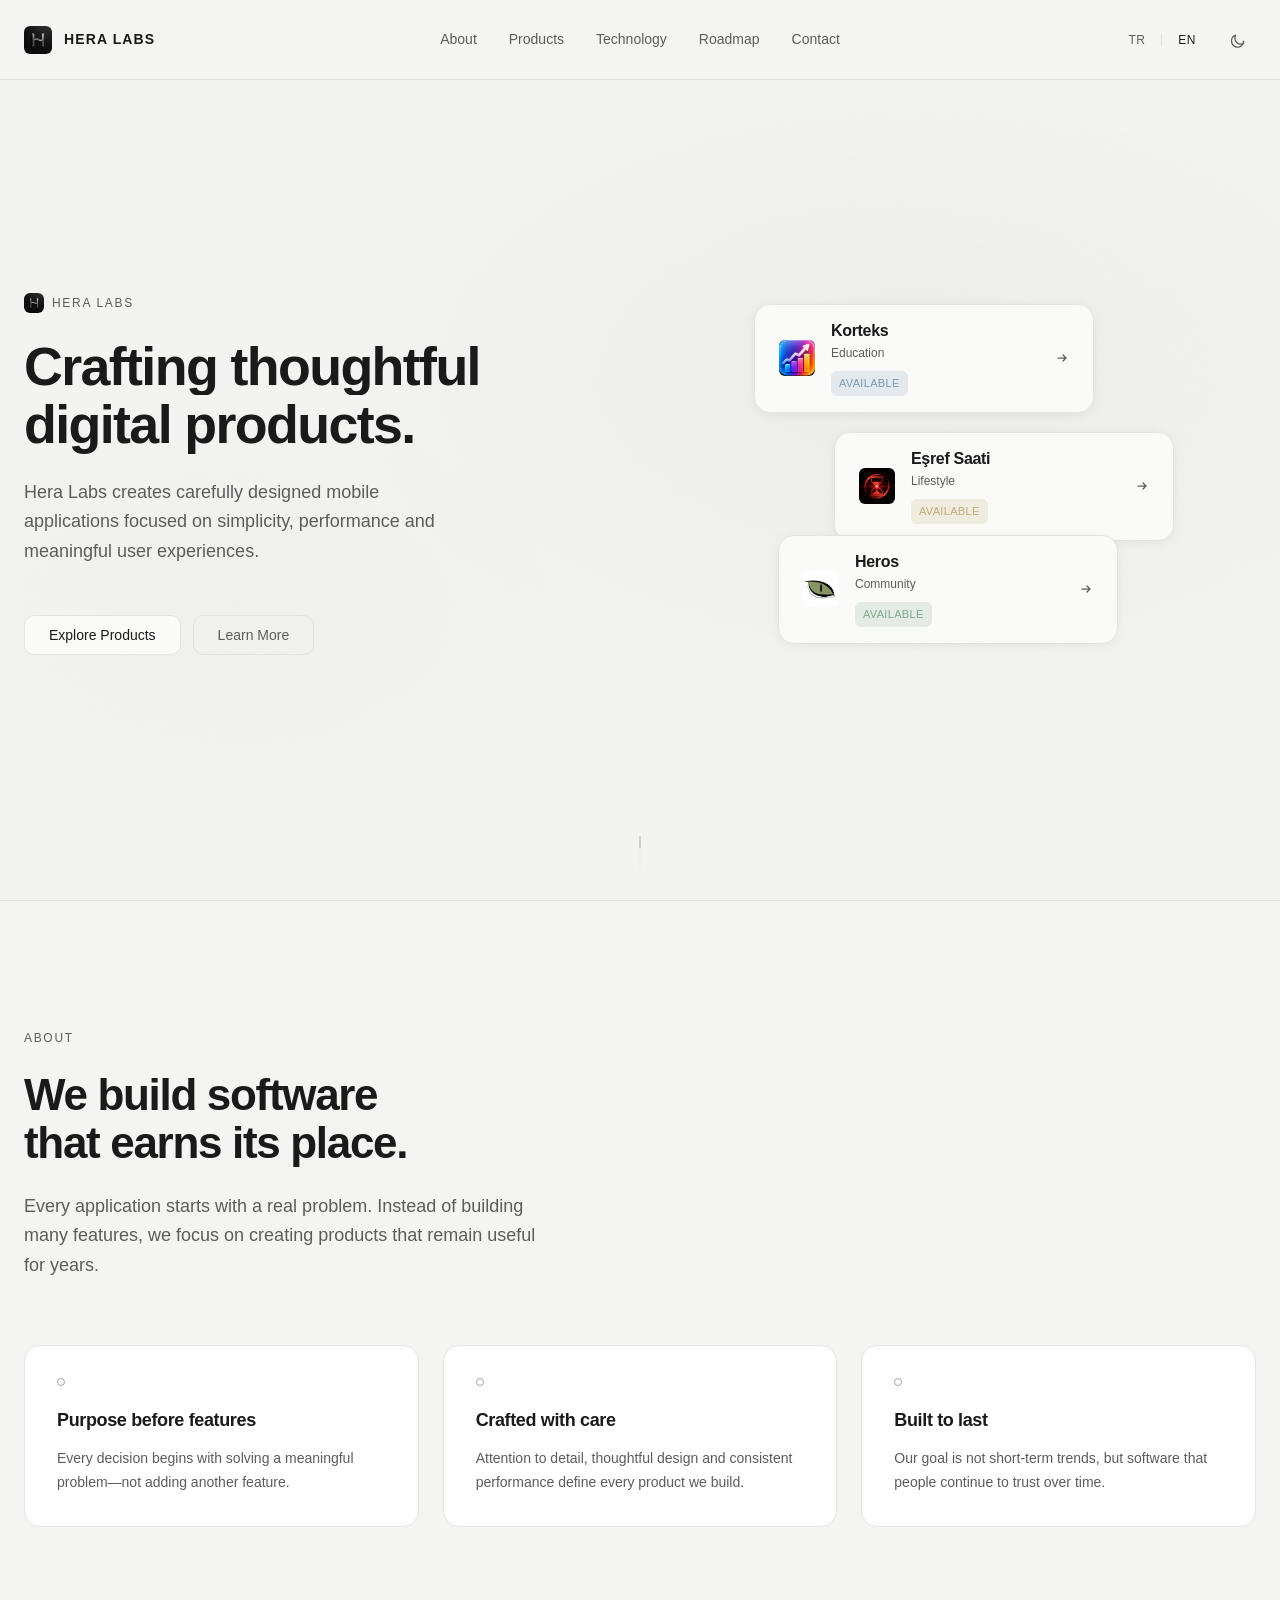
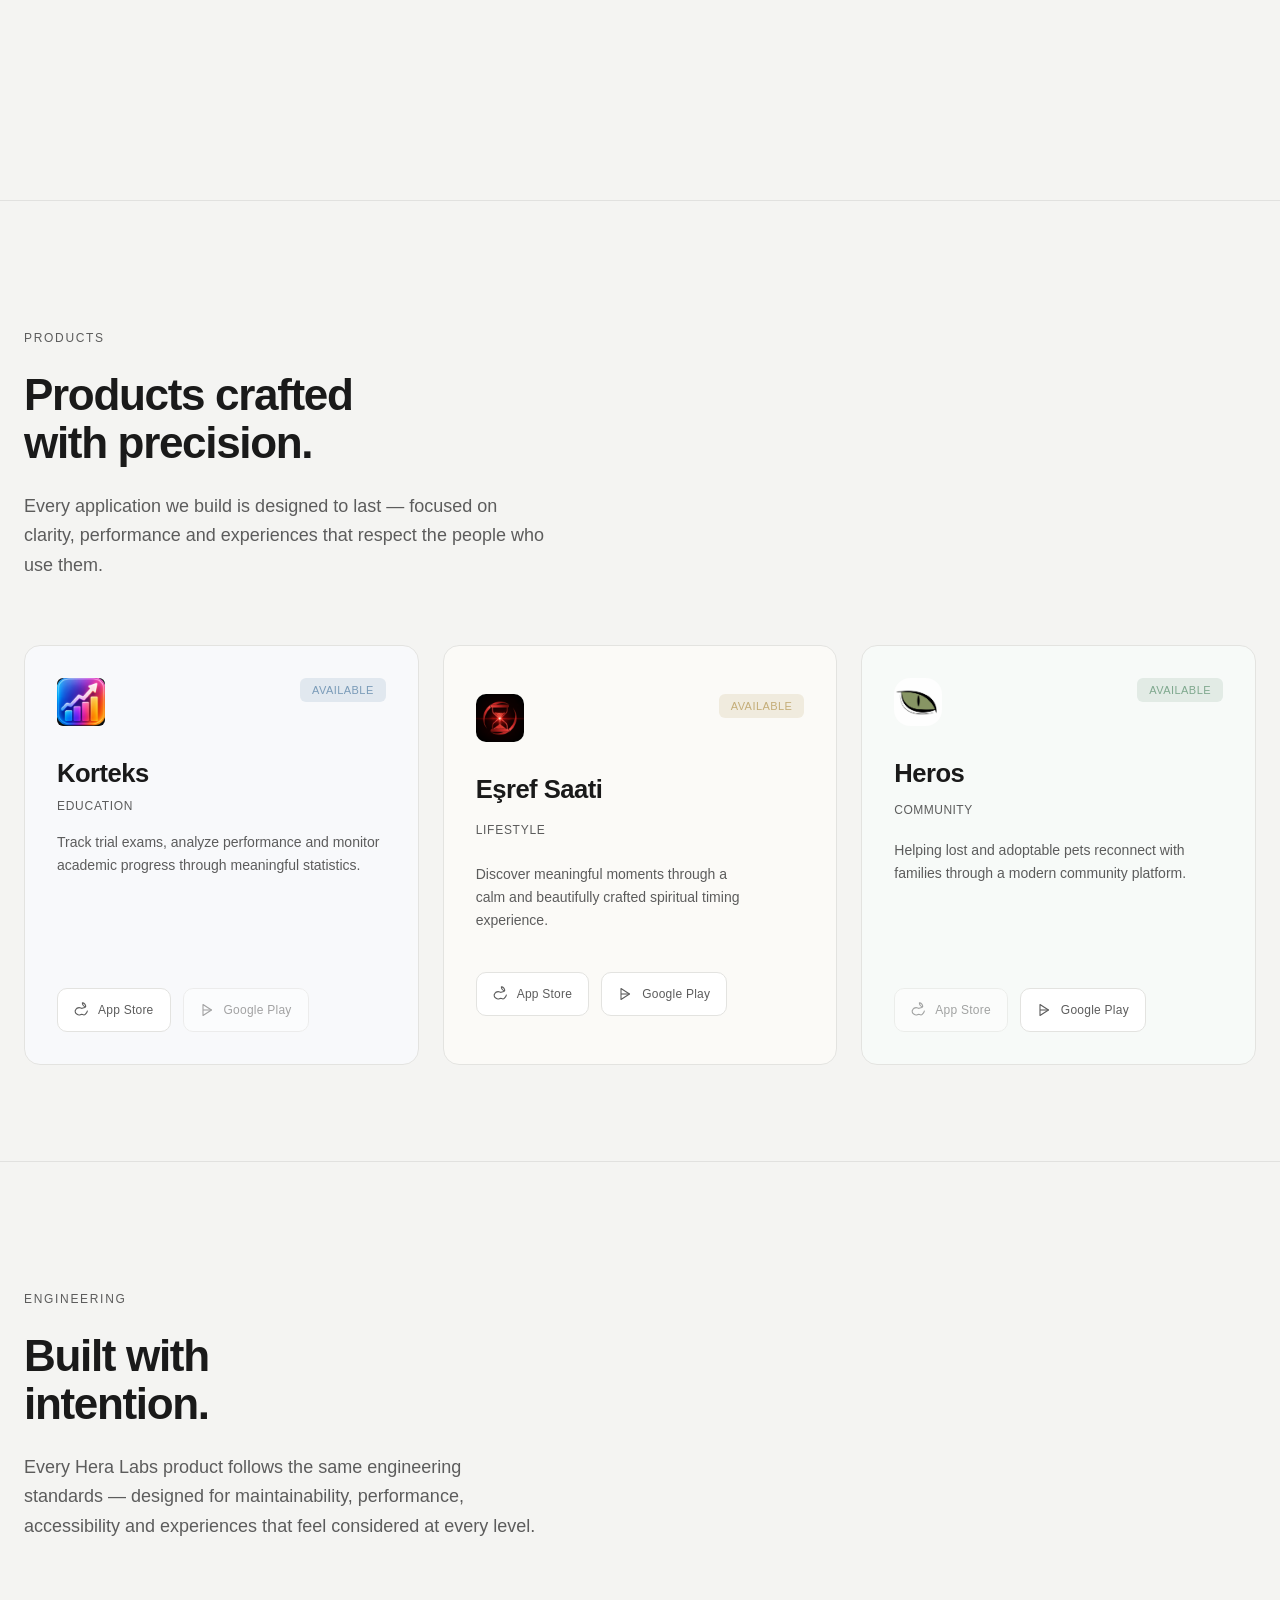
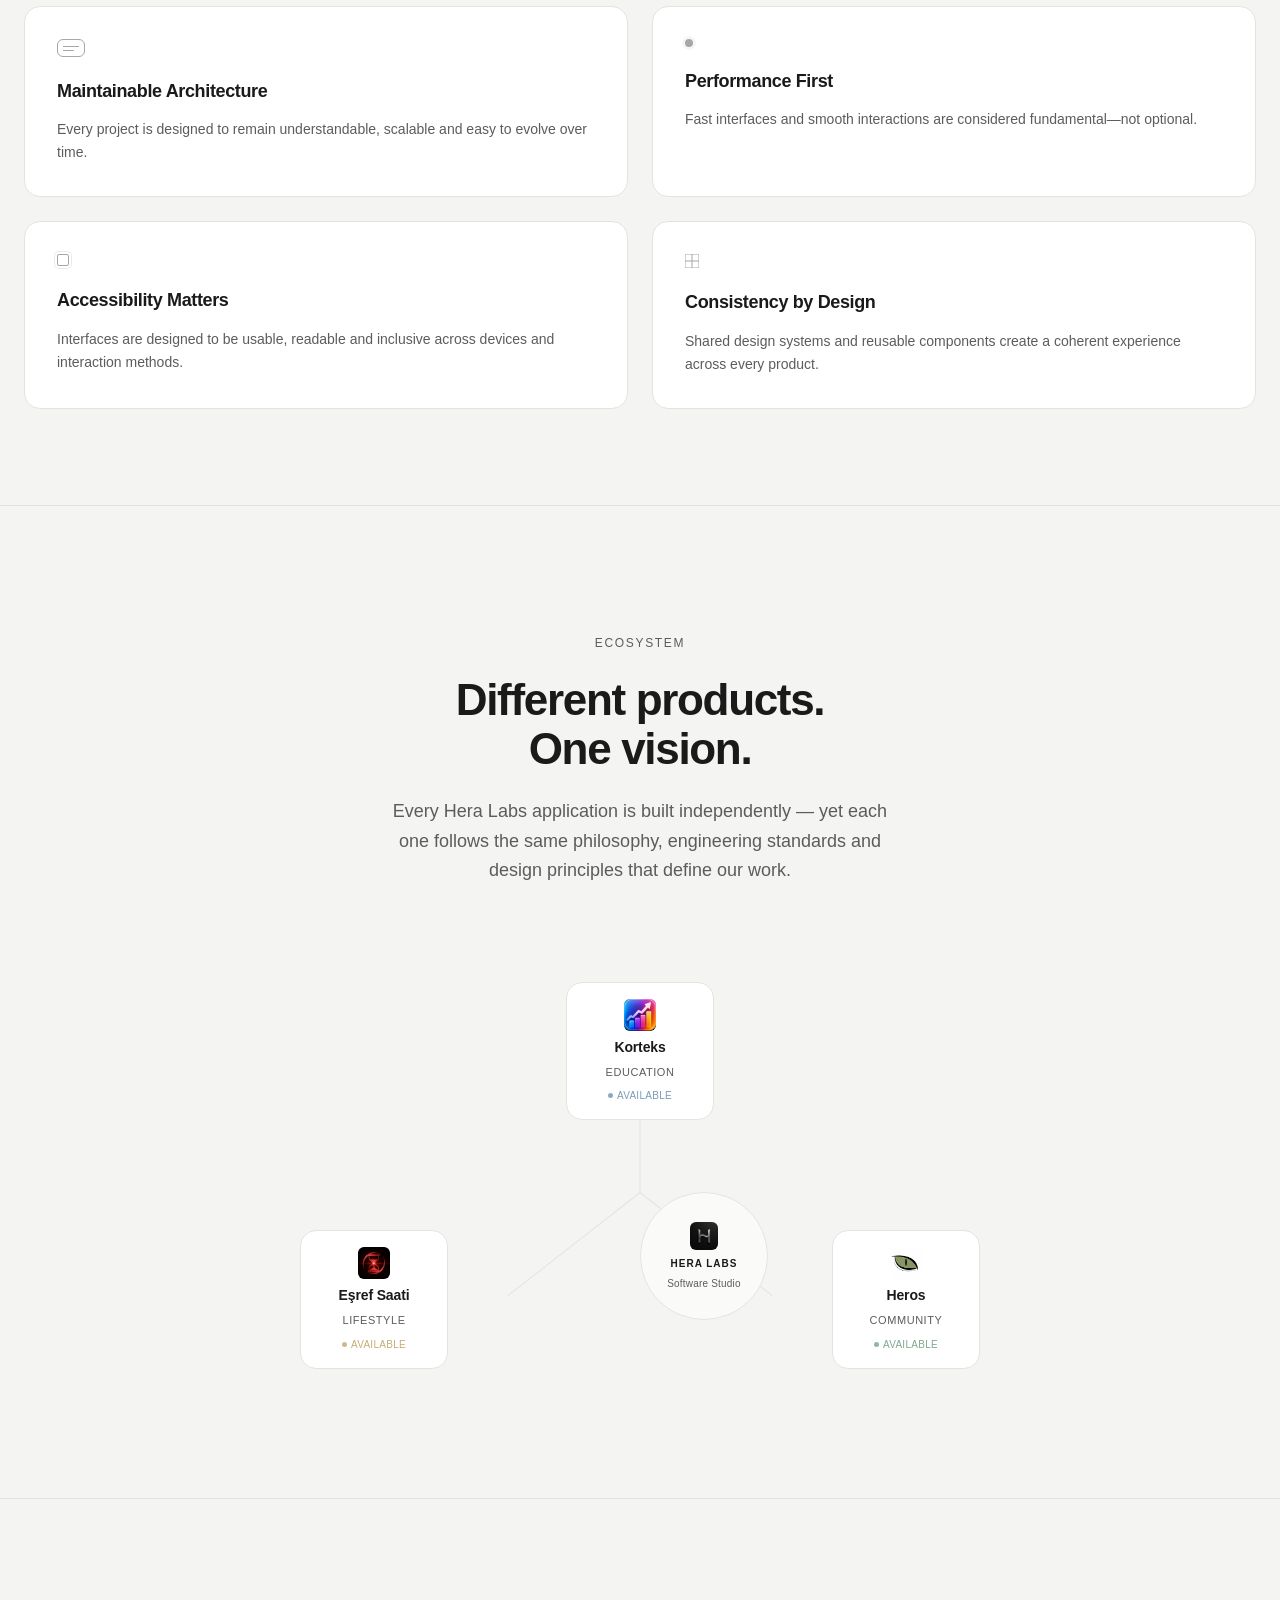
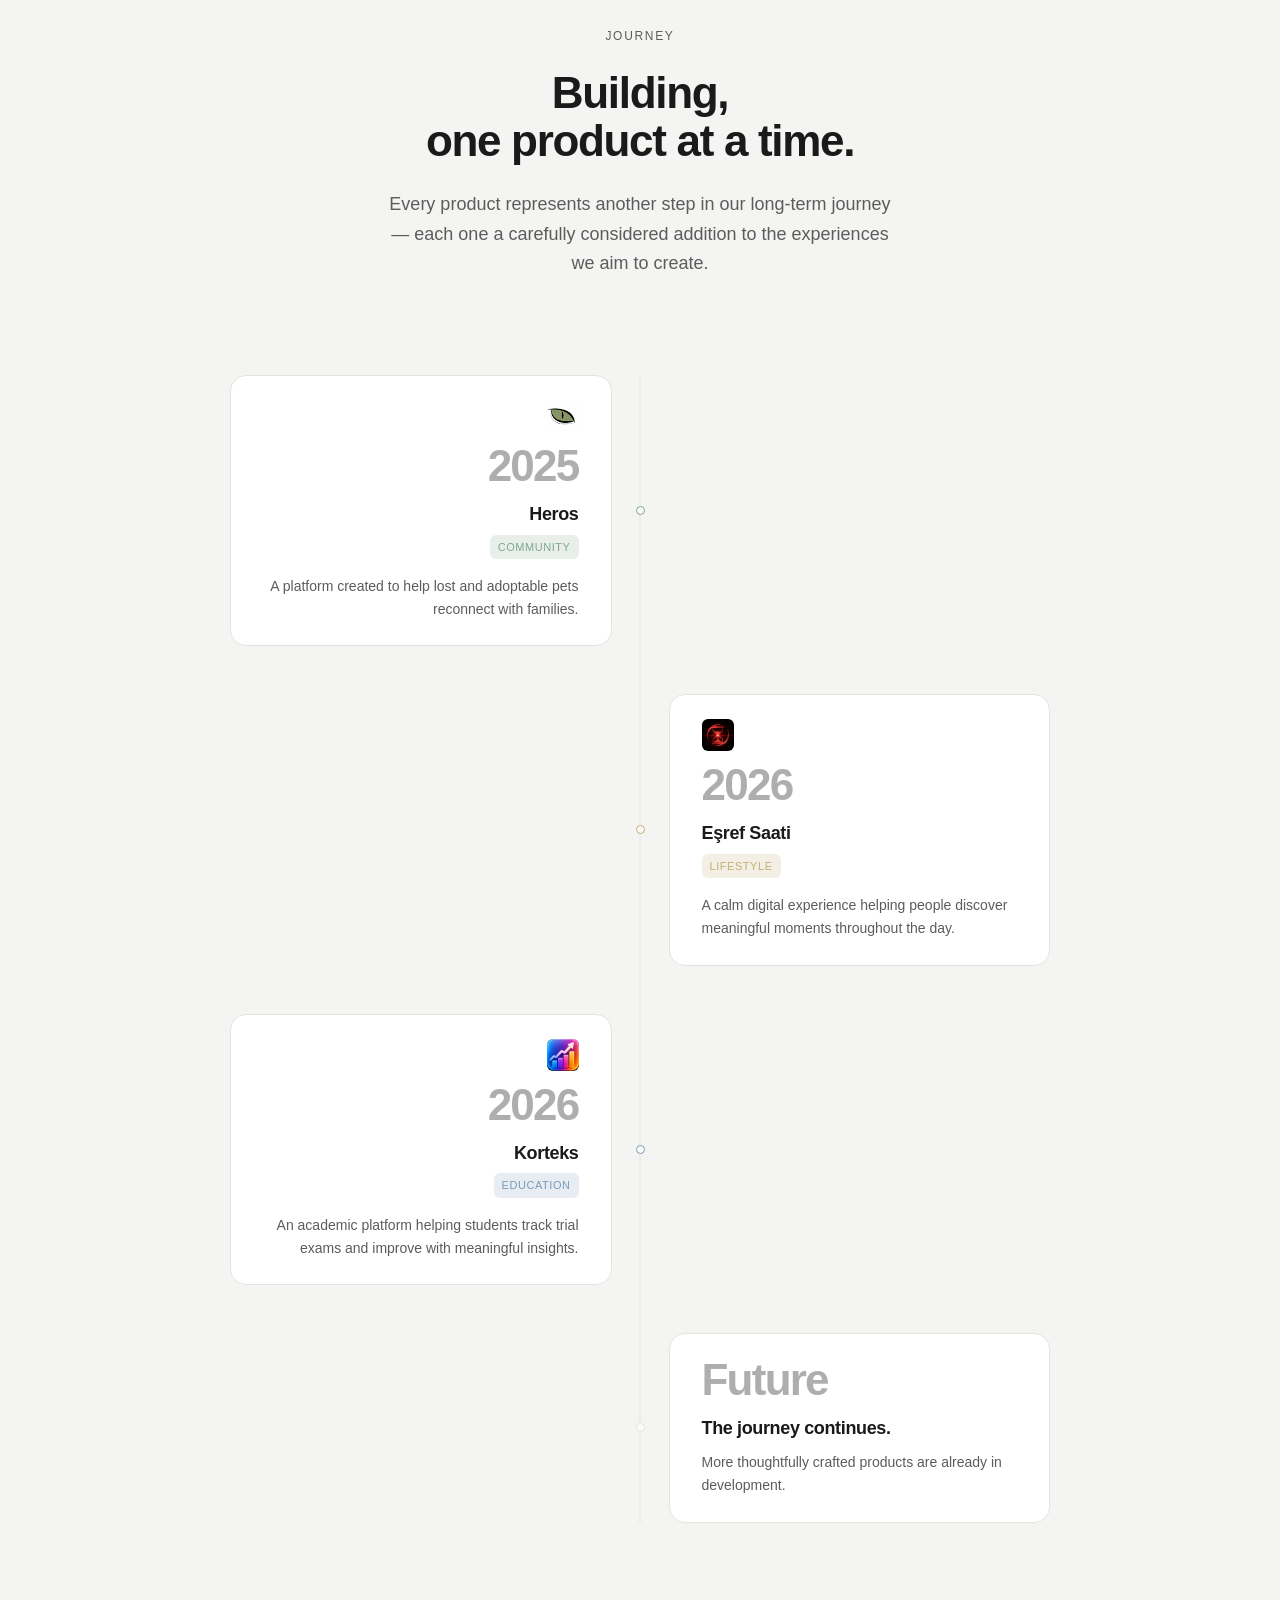
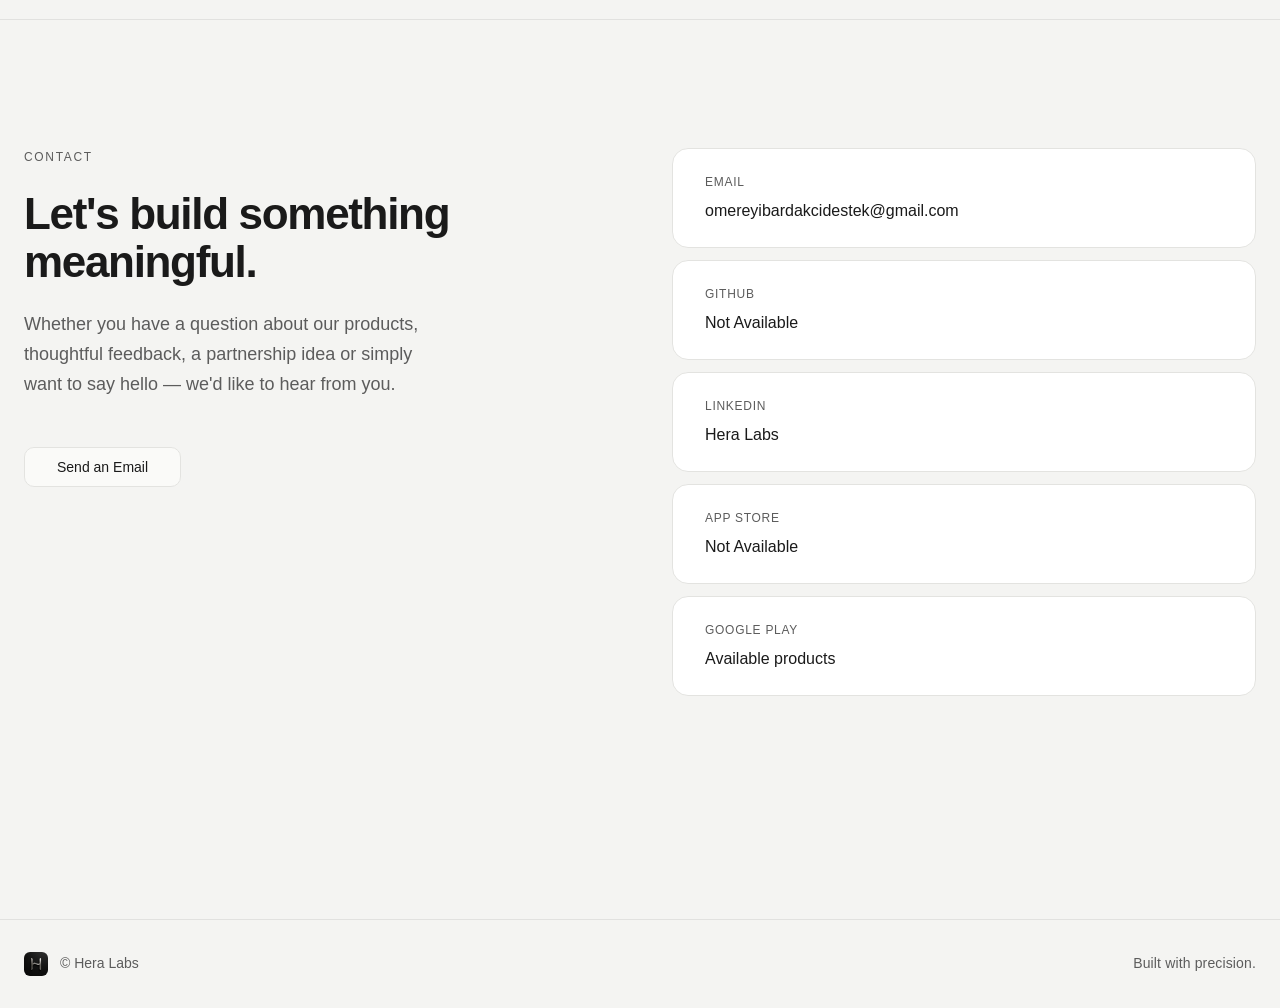
==== index.html @ e0bea7c3 "fix: revert product badges to original 'Available' / 'Yayında' state while preserving UI refinements" ====
<!DOCTYPE html>
<html lang="en" class="motion-pending">
<head>
  <meta charset="UTF-8">
  <meta name="viewport" content="width=device-width, initial-scale=1.0, viewport-fit=cover">
  <meta http-equiv="X-UA-Compatible" content="IE=edge">
  <meta http-equiv="X-Content-Type-Options" content="nosniff">
  <meta name="referrer" content="strict-origin-when-cross-origin">
  <meta name="format-detection" content="telephone=no, address=no, email=no">

  <title>Hera Labs — Carefully Crafted Mobile Applications</title>
  <meta name="description" content="Hera Labs is an independent software studio building carefully crafted mobile applications focused on simplicity, performance and meaningful user experiences.">
  <meta name="keywords" content="Hera Labs, mobile applications, software studio, Korteks, Eşref Saati, Heros, iOS, Android">
  <meta name="author" content="Hera Labs">
  <meta name="application-name" content="Hera Labs">
  <meta name="robots" content="index, follow, max-image-preview:large, max-snippet:-1, max-video-preview:-1">
  <meta name="theme-color" content="#090909" media="(prefers-color-scheme: dark)">
  <meta name="theme-color" content="#F4F4F2" media="(prefers-color-scheme: light)">
  <meta name="color-scheme" content="dark light">

  <meta name="apple-mobile-web-app-title" content="Hera Labs">
  <meta name="apple-mobile-web-app-capable" content="yes">
  <meta name="apple-mobile-web-app-status-bar-style" content="black-translucent">
  <meta name="mobile-web-app-capable" content="yes">

  <link rel="canonical" href="https://omereyibardakci.github.io/Hera-Labs/">

  <!-- Favicons -->
  <link rel="icon" href="assets/favicon/favicon.ico" sizes="any">
  <link rel="icon" type="image/png" sizes="96x96" href="assets/favicon/favicon-96x96.png">
  <link rel="icon" type="image/svg+xml" href="assets/favicon/favicon.svg">
  <link rel="apple-touch-icon" sizes="192x192" href="assets/favicon/web-app-manifest-192x192.png">
  <link rel="manifest" href="manifest.webmanifest">

  <!-- Open Graph -->
  <meta property="og:type" content="website">
  <meta property="og:site_name" content="Hera Labs">
  <meta property="og:title" content="Hera Labs — Carefully Crafted Mobile Applications">
  <meta property="og:description" content="An independent software studio building thoughtful mobile applications focused on simplicity, performance and meaningful user experiences.">
  <meta property="og:url" content="https://omereyibardakci.github.io/Hera-Labs/">
  <meta property="og:image" content="https://omereyibardakci.github.io/Hera-Labs/assets/images/og-image.png">
  <meta property="og:image:width" content="1731">
  <meta property="og:image:height" content="909">
  <meta property="og:image:alt" content="Hera Labs — Software Studio">
  <meta property="og:locale" content="en_US">
  <meta property="og:locale:alternate" content="tr_TR">

  <!-- Twitter / X -->
  <meta name="twitter:card" content="summary_large_image">
  <meta name="twitter:title" content="Hera Labs — Carefully Crafted Mobile Applications">
  <meta name="twitter:description" content="An independent software studio building thoughtful mobile applications focused on simplicity, performance and meaningful user experiences.">
  <meta name="twitter:image" content="https://omereyibardakci.github.io/Hera-Labs/assets/images/og-image.png">
  <meta name="twitter:image:alt" content="Hera Labs — Software Studio">

  <!-- Structured Data -->
  <script type="application/ld+json">
  {
    "@context": "https://schema.org",
    "@graph": [
      {
        "@type": "Organization",
        "@id": "https://omereyibardakci.github.io/Hera-Labs/#organization",
        "name": "Hera Labs",
        "url": "https://omereyibardakci.github.io/Hera-Labs/",
        "logo": "https://omereyibardakci.github.io/Hera-Labs/assets/logo.png",
        "description": "Independent software studio building carefully crafted mobile applications.",
        "email": "omereyibardakcidestek@gmail.com",
        "sameAs": [
          "https://www.linkedin.com/company/hera-labs-official/"
        ]
      },
      {
        "@type": "WebSite",
        "@id": "https://omereyibardakci.github.io/Hera-Labs/#website",
        "url": "https://omereyibardakci.github.io/Hera-Labs/",
        "name": "Hera Labs",
        "description": "Carefully crafted mobile applications. Built with precision.",
        "publisher": { "@id": "https://omereyibardakci.github.io/Hera-Labs/#organization" },
        "inLanguage": ["en", "tr"]
      },
      {
        "@type": "SoftwareApplication",
        "@id": "https://omereyibardakci.github.io/Hera-Labs/#korteks",
        "name": "Korteks",
        "applicationCategory": "EducationApplication",
        "operatingSystem": "iOS",
        "description": "Track trial exams, analyze performance and monitor academic progress through meaningful statistics.",
        "installUrl": "https://apps.apple.com/us/app/korteks-deneme-takip-analiz/id6778207399",
        "offers": { "@type": "Offer", "price": "0", "priceCurrency": "USD" },
        "author": { "@id": "https://omereyibardakci.github.io/Hera-Labs/#organization" }
      },
      {
        "@type": "SoftwareApplication",
        "@id": "https://omereyibardakci.github.io/Hera-Labs/#esref-saati",
        "name": "Eşref Saati",
        "applicationCategory": "LifestyleApplication",
        "operatingSystem": "iOS, Android",
        "description": "Discover meaningful moments through a calm and beautifully crafted spiritual timing experience.",
        "installUrl": "https://apps.apple.com/us/app/e%C5%9Fref-saati/id6755933600",
        "downloadUrl": "https://play.google.com/store/apps/details?id=com.asus.countdown",
        "offers": { "@type": "Offer", "price": "0", "priceCurrency": "USD" },
        "author": { "@id": "https://omereyibardakci.github.io/Hera-Labs/#organization" }
      },
      {
        "@type": "SoftwareApplication",
        "@id": "https://omereyibardakci.github.io/Hera-Labs/#heros",
        "name": "Heros",
        "applicationCategory": "SocialNetworkingApplication",
        "operatingSystem": "Android",
        "description": "Helping lost and adoptable pets reconnect with families through a modern community platform.",
        "installUrl": "https://play.google.com/store/apps/details?id=com.asus.herosprojectdemo",
        "offers": { "@type": "Offer", "price": "0", "priceCurrency": "USD" },
        "author": { "@id": "https://omereyibardakci.github.io/Hera-Labs/#organization" }
      }
    ]
  }
  </script>

  <script src="assets/js/theme-init.js"></script>
  <link rel="stylesheet" href="assets/css/theme.css">
  <link rel="stylesheet" href="assets/css/style.css">
  <link rel="stylesheet" href="assets/css/hero.css">
  <link rel="stylesheet" href="assets/css/motion.css">
  <link rel="stylesheet" href="assets/css/products.css">
  <link rel="stylesheet" href="assets/css/philosophy.css">
  <link rel="stylesheet" href="assets/css/engineering.css">
  <link rel="stylesheet" href="assets/css/ecosystem.css">
  <link rel="stylesheet" href="assets/css/journey.css">
  <link rel="stylesheet" href="assets/css/contact.css">
</head>
<body>

  <a class="skip-link" href="#main" data-i18n="accessibility.skipToContent">Skip to content</a>

  <!-- Header -->
  <header class="header motion-on-load motion-fade-down motion-load-header" id="header" role="banner">
    <div class="container header__inner">

      <!-- Logo -->
      <a href="#hero" class="header__logo" data-i18n-aria="navigation.logoHome">
        <img class="header__logo-mark" src="assets/logo.png" alt="" width="28" height="28">
        <span class="header__logo-text" data-i18n="brand.name">HERA LABS</span>
      </a>

      <!-- Desktop Navigation -->
      <nav class="header__nav" data-i18n-aria-label="navigation.primary">
        <ul class="header__nav-list">
          <li><a href="#about" class="header__nav-link" data-i18n="navigation.about">About</a></li>
          <li><a href="#products" class="header__nav-link" data-i18n="navigation.products">Products</a></li>
          <li><a href="#technology" class="header__nav-link" data-i18n="navigation.technology">Technology</a></li>
          <li><a href="#roadmap" class="header__nav-link" data-i18n="navigation.roadmap">Roadmap</a></li>
          <li><a href="#connect" class="header__nav-link" data-i18n="navigation.contact">Contact</a></li>
        </ul>
      </nav>

      <!-- Actions -->
      <div class="header__actions">

        <!-- Language Switch -->
        <div class="lang-switch" role="group" data-i18n-aria-label="language.selection">
          <button type="button" class="lang-switch__btn" data-lang="tr" aria-pressed="false" data-i18n-aria="language.turkish">TR</button>
          <span class="lang-switch__divider" aria-hidden="true"></span>
          <button type="button" class="lang-switch__btn lang-switch__btn--active" data-lang="en" aria-pressed="true" data-i18n-aria="language.english">EN</button>
        </div>

        <!-- Theme Toggle -->
        <button type="button" class="theme-toggle" data-i18n-aria="theme.toggle" aria-pressed="false">
          <span class="theme-toggle__icon theme-toggle__icon--sun" aria-hidden="true">
            <svg width="18" height="18" viewBox="0 0 18 18" fill="none" xmlns="http://www.w3.org/2000/svg">
              <circle cx="9" cy="9" r="3.5" stroke="currentColor" stroke-width="1.25"/>
              <path d="M9 1.5V3M9 15V16.5M16.5 9H15M3 9H1.5M14.2 3.8L13.1 4.9M4.9 13.1L3.8 14.2M14.2 14.2L13.1 13.1M4.9 4.9L3.8 3.8" stroke="currentColor" stroke-width="1.25" stroke-linecap="round"/>
            </svg>
          </span>
          <span class="theme-toggle__icon theme-toggle__icon--moon" aria-hidden="true">
            <svg width="18" height="18" viewBox="0 0 18 18" fill="none" xmlns="http://www.w3.org/2000/svg">
              <path d="M14.5 10.2C14.5 13.5 11.8 16.2 8.5 16.2C5.2 16.2 2.5 13.5 2.5 10.2C2.5 7.5 4.1 5.2 6.5 4.2C6.1 5.1 5.9 6.1 5.9 7.2C5.9 10.5 8.6 13.2 11.9 13.2C12.9 13.2 13.9 12.9 14.7 12.4C14.6 11.7 14.5 10.9 14.5 10.2Z" stroke="currentColor" stroke-width="1.25" stroke-linejoin="round"/>
            </svg>
          </span>
        </button>

        <!-- Mobile Menu Toggle (reserved — hidden until drawer is implemented) -->
        <button type="button" class="header__menu-toggle" data-i18n-aria="navigation.openMenu" aria-expanded="false" aria-controls="mobile-menu" hidden>
          <span class="header__menu-bar" aria-hidden="true"></span>
          <span class="header__menu-bar" aria-hidden="true"></span>
        </button>

      </div>
    </div>
  </header>

  <!-- Main Content -->
  <main id="main">

    <section id="hero" class="section section--hero" aria-labelledby="hero-heading">
      <div class="hero__bg" aria-hidden="true">
        <div class="hero__bg-glow"></div>
        <div class="hero__bg-vignette"></div>
        <div class="hero__bg-noise"></div>
      </div>

      <div class="container hero__container">
        <div class="hero__grid">

          <!-- Left Column -->
          <div class="hero__content">
            <p class="hero__eyebrow motion-on-load motion-fade-up motion-load-eyebrow">
              <img class="hero__eyebrow-logo" src="assets/logo.png" alt="" width="20" height="20" aria-hidden="true">
              <span data-i18n="hero.eyebrow">HERA LABS</span>
            </p>
            <h1 class="hero__title" id="hero-heading">
              <span class="motion-line motion-load-line-1"><span class="motion-line__inner" data-i18n="hero.title.line1">Crafting thoughtful</span></span>
              <span class="motion-line motion-load-line-2"><span class="motion-line__inner" data-i18n="hero.title.line2">digital products.</span></span>
            </h1>
            <p class="hero__description motion-on-load motion-fade-up motion-load-description" data-i18n="hero.description">Hera Labs creates carefully designed mobile applications focused on simplicity, performance and meaningful user experiences.</p>
            <div class="hero__actions">
              <a href="#products" class="btn btn--primary motion-on-load motion-slide-up motion-load-btn-1" data-i18n="hero.buttons.exploreProducts">Explore Products</a>
              <a href="#about" class="btn btn--secondary motion-on-load motion-slide-up motion-load-btn-2" data-i18n="hero.buttons.learnMore">Learn More</a>
            </div>
          </div>

          <!-- Right Column -->
          <div class="hero__showcase" data-i18n-aria-label="hero.showcase">
            <ul class="hero__cards">

              <li class="hero__cards-item hero__cards-item--1 motion-on-load motion-scale-in motion-load-card-1">
                <article class="product-card product-card--korteks">
                  <img class="product-card__icon" src="assets/images/apps/korteks.png" alt="" width="36" height="36" aria-hidden="true">
                  <div class="product-card__content">
                    <h3 class="product-card__name" data-i18n="hero.cards.korteks.name">Korteks</h3>
                    <p class="product-card__category" data-i18n="hero.cards.korteks.category">Education</p>
                    <span class="product-card__badge" data-i18n="status.available">Available</span>
                  </div>
                  <span class="product-card__arrow" aria-hidden="true">
                    <svg width="14" height="14" viewBox="0 0 14 14" fill="none" xmlns="http://www.w3.org/2000/svg">
                      <path d="M3 7H11M11 7L8 4M11 7L8 10" stroke="currentColor" stroke-width="1.25" stroke-linecap="round" stroke-linejoin="round"/>
                    </svg>
                  </span>
                </article>
              </li>

              <li class="hero__cards-item hero__cards-item--2 motion-on-load motion-scale-in motion-load-card-2">
                <article class="product-card product-card--esref">
                  <img class="product-card__icon" src="assets/images/apps/esref-saati.png" alt="" width="36" height="36" aria-hidden="true">
                  <div class="product-card__content">
                    <h3 class="product-card__name" data-i18n="hero.cards.esref.name">Eşref Saati</h3>
                    <p class="product-card__category" data-i18n="hero.cards.esref.category">Lifestyle</p>
                    <span class="product-card__badge" data-i18n="status.available">Available</span>
                  </div>
                  <span class="product-card__arrow" aria-hidden="true">
                    <svg width="14" height="14" viewBox="0 0 14 14" fill="none" xmlns="http://www.w3.org/2000/svg">
                      <path d="M3 7H11M11 7L8 4M11 7L8 10" stroke="currentColor" stroke-width="1.25" stroke-linecap="round" stroke-linejoin="round"/>
                    </svg>
                  </span>
                </article>
              </li>

              <li class="hero__cards-item hero__cards-item--3 motion-on-load motion-scale-in motion-load-card-3">
                <article class="product-card product-card--heros">
                  <img class="product-card__icon" src="assets/images/apps/heros.png" alt="" width="36" height="36" aria-hidden="true">
                  <div class="product-card__content">
                    <h3 class="product-card__name" data-i18n="hero.cards.heros.name">Heros</h3>
                    <p class="product-card__category" data-i18n="hero.cards.heros.category">Community</p>
                    <span class="product-card__badge" data-i18n="status.available">Available</span>
                  </div>
                  <span class="product-card__arrow" aria-hidden="true">
                    <svg width="14" height="14" viewBox="0 0 14 14" fill="none" xmlns="http://www.w3.org/2000/svg">
                      <path d="M3 7H11M11 7L8 4M11 7L8 10" stroke="currentColor" stroke-width="1.25" stroke-linecap="round" stroke-linejoin="round"/>
                    </svg>
                  </span>
                </article>
              </li>

            </ul>
          </div>

        </div>
      </div>

      <a href="#about" class="hero__scroll motion-on-load motion-load-scroll" data-i18n-aria="hero.scrollToAbout">
        <span class="hero__scroll-track" aria-hidden="true">
          <span class="hero__scroll-thumb"></span>
        </span>
      </a>
    </section>

    <section id="about" class="section section--about" aria-labelledby="philosophy-heading">
      <div class="container">

        <header class="philosophy__header">
          <p class="philosophy__eyebrow motion-reveal" data-i18n="philosophy.eyebrow">ABOUT</p>
          <h2 class="philosophy__title motion-reveal" id="philosophy-heading">
            <span data-i18n="philosophy.title.line1">We build software</span><br>
            <span data-i18n="philosophy.title.line2">that earns its place.</span>
          </h2>
          <p class="philosophy__intro motion-reveal" data-i18n="philosophy.intro">Every application starts with a real problem. Instead of building many features, we focus on creating products that remain useful for years.</p>
        </header>

        <ul class="philosophy__values">

          <li class="philosophy__values-item">
            <article class="philosophy-value motion-reveal">
              <span class="philosophy-value__accent philosophy-value__accent--circle" aria-hidden="true"></span>
              <h3 class="philosophy-value__title" data-i18n="philosophy.values.purpose.title">Purpose before features</h3>
              <p class="philosophy-value__text" data-i18n="philosophy.values.purpose.description">Every decision begins with solving a meaningful problem—not adding another feature.</p>
            </article>
          </li>

          <li class="philosophy__values-item">
            <article class="philosophy-value motion-reveal">
              <span class="philosophy-value__accent philosophy-value__accent--circle" aria-hidden="true"></span>
              <h3 class="philosophy-value__title" data-i18n="philosophy.values.craft.title">Crafted with care</h3>
              <p class="philosophy-value__text" data-i18n="philosophy.values.craft.description">Attention to detail, thoughtful design and consistent performance define every product we build.</p>
            </article>
          </li>

          <li class="philosophy__values-item">
            <article class="philosophy-value motion-reveal">
              <span class="philosophy-value__accent philosophy-value__accent--circle" aria-hidden="true"></span>
              <h3 class="philosophy-value__title" data-i18n="philosophy.values.lasting.title">Built to last</h3>
              <p class="philosophy-value__text" data-i18n="philosophy.values.lasting.description">Our goal is not short-term trends, but software that people continue to trust over time.</p>
            </article>
          </li>

        </ul>

      </div>
    </section>

    <section id="products" class="section section--products" aria-labelledby="products-heading">
      <div class="container">

        <header class="products__header">
          <p class="products__eyebrow motion-reveal" data-i18n="products.eyebrow">PRODUCTS</p>
          <h2 class="products__title motion-reveal" id="products-heading">
            <span data-i18n="products.title.line1">Products crafted</span><br>
            <span data-i18n="products.title.line2">with precision.</span>
          </h2>
          <p class="products__intro motion-reveal" data-i18n="products.intro">Every application we build is designed to last — focused on clarity, performance and experiences that respect the people who use them.</p>
        </header>

        <ul class="products__grid">

          <li class="products__grid-item">
            <article class="products-card products-card--korteks motion-reveal">
              <div class="products-card__top">
                <img class="products-card__logo" src="assets/images/apps/korteks.png" alt="" width="48" height="48" aria-hidden="true">
                <span class="products-card__badge" data-i18n="status.available">Available</span>
              </div>
              <div class="products-card__body">
                <h3 class="products-card__name" data-i18n="products.items.korteks.name">Korteks</h3>
                <p class="products-card__category" data-i18n="products.items.korteks.category">Education</p>
                <p class="products-card__description" data-i18n="products.items.korteks.description">Track trial exams, analyze performance and monitor academic progress through meaningful statistics.</p>
              </div>
              <div class="products-card__footer">
                <a href="https://apps.apple.com/us/app/korteks-deneme-takip-analiz/id6778207399" class="store-btn" target="_blank" rel="noopener noreferrer" data-i18n-aria="products.items.korteks.store.appStore">
                  <span class="store-btn__icon" aria-hidden="true">
                    <svg width="16" height="16" viewBox="0 0 16 16" fill="none" xmlns="http://www.w3.org/2000/svg">
                      <path d="M10.84 2.04c.58.69.97 1.65.86 2.62-.88.04-1.84-.48-2.42-1.16-.58-.67-1.01-1.62-.9-2.58.92-.04 1.88.5 2.46 1.12z" stroke="currentColor" stroke-width="1.1" stroke-linecap="round" stroke-linejoin="round"/>
                      <path d="M11.1 5.55c-1.48-.08-2.58.84-3.24.84-.66 0-1.69-.82-2.77-.8-1.37.02-2.64.8-3.34 2-.98 1.34-.78 3.36.98 4.4.66.48 1.43 1.02 2.45.98.96-.04 1.32-.64 2.41-.64.97 0 1.26.64 2.43.62 1-.02 1.65-.94 2.28-1.82.72-1.04 1.01-2.05 1.03-2.1" stroke="currentColor" stroke-width="1.1" stroke-linecap="round" stroke-linejoin="round"/>
                    </svg>
                  </span>
                  <span data-i18n="store.appStore">App Store</span>
                </a>
                <button type="button" class="store-btn" disabled data-i18n-aria="products.items.korteks.store.googlePlay">
                  <span class="store-btn__icon" aria-hidden="true">
                    <svg width="16" height="16" viewBox="0 0 16 16" fill="none" xmlns="http://www.w3.org/2000/svg">
                      <path d="M3 2.5L11.5 8L3 13.5V2.5Z" stroke="currentColor" stroke-width="1.1" stroke-linejoin="round"/>
                      <path d="M3 8H11.5" stroke="currentColor" stroke-width="1.1"/>
                    </svg>
                  </span>
                  <span data-i18n="store.googlePlay">Google Play</span>
                </button>
              </div>
            </article>
          </li>

          <li class="products__grid-item">
            <article class="products-card products-card--esref motion-reveal">
              <div class="products-card__top">
                <img class="products-card__logo" src="assets/images/apps/esref-saati.png" alt="" width="48" height="48" aria-hidden="true">
                <span class="products-card__badge" data-i18n="status.available">Available</span>
              </div>
              <div class="products-card__body">
                <h3 class="products-card__name" data-i18n="products.items.esref.name">Eşref Saati</h3>
                <p class="products-card__category" data-i18n="products.items.esref.category">Lifestyle</p>
                <p class="products-card__description" data-i18n="products.items.esref.description">Discover meaningful moments through a calm and beautifully crafted spiritual timing experience.</p>
              </div>
              <div class="products-card__footer">
                <a href="https://apps.apple.com/us/app/e%C5%9Fref-saati/id6755933600" class="store-btn" target="_blank" rel="noopener noreferrer" data-i18n-aria="products.items.esref.store.appStore">
                  <span class="store-btn__icon" aria-hidden="true">
                    <svg width="16" height="16" viewBox="0 0 16 16" fill="none" xmlns="http://www.w3.org/2000/svg">
                      <path d="M10.84 2.04c.58.69.97 1.65.86 2.62-.88.04-1.84-.48-2.42-1.16-.58-.67-1.01-1.62-.9-2.58.92-.04 1.88.5 2.46 1.12z" stroke="currentColor" stroke-width="1.1" stroke-linecap="round" stroke-linejoin="round"/>
                      <path d="M11.1 5.55c-1.48-.08-2.58.84-3.24.84-.66 0-1.69-.82-2.77-.8-1.37.02-2.64.8-3.34 2-.98 1.34-.78 3.36.98 4.4.66.48 1.43 1.02 2.45.98.96-.04 1.32-.64 2.41-.64.97 0 1.26.64 2.43.62 1-.02 1.65-.94 2.28-1.82.72-1.04 1.01-2.05 1.03-2.1" stroke="currentColor" stroke-width="1.1" stroke-linecap="round" stroke-linejoin="round"/>
                    </svg>
                  </span>
                  <span data-i18n="store.appStore">App Store</span>
                </a>
                <a href="https://play.google.com/store/apps/details?id=com.asus.countdown" class="store-btn" target="_blank" rel="noopener noreferrer" data-i18n-aria="products.items.esref.store.googlePlay">
                  <span class="store-btn__icon" aria-hidden="true">
                    <svg width="16" height="16" viewBox="0 0 16 16" fill="none" xmlns="http://www.w3.org/2000/svg">
                      <path d="M3 2.5L11.5 8L3 13.5V2.5Z" stroke="currentColor" stroke-width="1.1" stroke-linejoin="round"/>
                      <path d="M3 8H11.5" stroke="currentColor" stroke-width="1.1"/>
                    </svg>
                  </span>
                  <span data-i18n="store.googlePlay">Google Play</span>
                </a>
              </div>
            </article>
          </li>

          <li class="products__grid-item">
            <article class="products-card products-card--heros motion-reveal">
              <div class="products-card__top">
                <img class="products-card__logo" src="assets/images/apps/heros.png" alt="" width="48" height="48" aria-hidden="true">
                <span class="products-card__badge" data-i18n="status.available">Available</span>
              </div>
              <div class="products-card__body">
                <h3 class="products-card__name" data-i18n="products.items.heros.name">Heros</h3>
                <p class="products-card__category" data-i18n="products.items.heros.category">Community</p>
                <p class="products-card__description" data-i18n="products.items.heros.description">Helping lost and adoptable pets reconnect with families through a modern community platform.</p>
              </div>
              <div class="products-card__footer">
                <button type="button" class="store-btn" disabled data-i18n-aria="products.items.heros.store.appStore">
                  <span class="store-btn__icon" aria-hidden="true">
                    <svg width="16" height="16" viewBox="0 0 16 16" fill="none" xmlns="http://www.w3.org/2000/svg">
                      <path d="M10.84 2.04c.58.69.97 1.65.86 2.62-.88.04-1.84-.48-2.42-1.16-.58-.67-1.01-1.62-.9-2.58.92-.04 1.88.5 2.46 1.12z" stroke="currentColor" stroke-width="1.1" stroke-linecap="round" stroke-linejoin="round"/>
                      <path d="M11.1 5.55c-1.48-.08-2.58.84-3.24.84-.66 0-1.69-.82-2.77-.8-1.37.02-2.64.8-3.34 2-.98 1.34-.78 3.36.98 4.4.66.48 1.43 1.02 2.45.98.96-.04 1.32-.64 2.41-.64.97 0 1.26.64 2.43.62 1-.02 1.65-.94 2.28-1.82.72-1.04 1.01-2.05 1.03-2.1" stroke="currentColor" stroke-width="1.1" stroke-linecap="round" stroke-linejoin="round"/>
                    </svg>
                  </span>
                  <span data-i18n="store.appStore">App Store</span>
                </button>
                <a href="https://play.google.com/store/apps/details?id=com.asus.herosprojectdemo" class="store-btn" target="_blank" rel="noopener noreferrer" data-i18n-aria="products.items.heros.store.googlePlay">
                  <span class="store-btn__icon" aria-hidden="true">
                    <svg width="16" height="16" viewBox="0 0 16 16" fill="none" xmlns="http://www.w3.org/2000/svg">
                      <path d="M3 2.5L11.5 8L3 13.5V2.5Z" stroke="currentColor" stroke-width="1.1" stroke-linejoin="round"/>
                      <path d="M3 8H11.5" stroke="currentColor" stroke-width="1.1"/>
                    </svg>
                  </span>
                  <span data-i18n="store.googlePlay">Google Play</span>
                </a>
              </div>
            </article>
          </li>

        </ul>

      </div>
    </section>

    <section id="technology" class="section section--technology" aria-labelledby="engineering-heading">
      <div class="container">

        <header class="engineering__header">
          <p class="engineering__eyebrow motion-reveal" data-i18n="engineering.eyebrow">ENGINEERING</p>
          <h2 class="engineering__title motion-reveal" id="engineering-heading">
            <span data-i18n="engineering.title.line1">Built with</span><br>
            <span data-i18n="engineering.title.line2">intention.</span>
          </h2>
          <p class="engineering__intro motion-reveal" data-i18n="engineering.intro">Every Hera Labs product follows the same engineering standards — designed for maintainability, performance, accessibility and experiences that feel considered at every level.</p>
        </header>

        <ul class="engineering__principles">

          <li class="engineering__principles-item">
            <article class="engineering-principle motion-reveal">
              <span class="engineering-principle__accent engineering-principle__accent--blueprint" aria-hidden="true"></span>
              <h3 class="engineering-principle__title" data-i18n="engineering.principles.maintainable.title">Maintainable Architecture</h3>
              <p class="engineering-principle__text" data-i18n="engineering.principles.maintainable.description">Every project is designed to remain understandable, scalable and easy to evolve over time.</p>
            </article>
          </li>

          <li class="engineering__principles-item">
            <article class="engineering-principle motion-reveal">
              <span class="engineering-principle__accent engineering-principle__accent--pulse" aria-hidden="true"></span>
              <h3 class="engineering-principle__title" data-i18n="engineering.principles.performance.title">Performance First</h3>
              <p class="engineering-principle__text" data-i18n="engineering.principles.performance.description">Fast interfaces and smooth interactions are considered fundamental—not optional.</p>
            </article>
          </li>

          <li class="engineering__principles-item">
            <article class="engineering-principle motion-reveal">
              <span class="engineering-principle__accent engineering-principle__accent--focus" aria-hidden="true"></span>
              <h3 class="engineering-principle__title" data-i18n="engineering.principles.accessibility.title">Accessibility Matters</h3>
              <p class="engineering-principle__text" data-i18n="engineering.principles.accessibility.description">Interfaces are designed to be usable, readable and inclusive across devices and interaction methods.</p>
            </article>
          </li>

          <li class="engineering__principles-item">
            <article class="engineering-principle motion-reveal">
              <span class="engineering-principle__accent engineering-principle__accent--grid" aria-hidden="true"></span>
              <h3 class="engineering-principle__title" data-i18n="engineering.principles.consistency.title">Consistency by Design</h3>
              <p class="engineering-principle__text" data-i18n="engineering.principles.consistency.description">Shared design systems and reusable components create a coherent experience across every product.</p>
            </article>
          </li>

        </ul>

      </div>
    </section>

    <section id="roadmap" class="section section--roadmap" aria-labelledby="ecosystem-heading">
      <div class="container">

        <header class="ecosystem__header">
          <p class="ecosystem__eyebrow motion-reveal" data-i18n="ecosystem.eyebrow">ECOSYSTEM</p>
          <h2 class="ecosystem__title motion-reveal" id="ecosystem-heading">
            <span data-i18n="ecosystem.title.line1">Different products.</span><br>
            <span data-i18n="ecosystem.title.line2">One vision.</span>
          </h2>
          <p class="ecosystem__intro motion-reveal" data-i18n="ecosystem.intro">Every Hera Labs application is built independently — yet each one follows the same philosophy, engineering standards and design principles that define our work.</p>
        </header>

        <!-- Desktop: Triangle composition -->
        <div class="ecosystem__diagram motion-reveal" data-i18n-aria-label="ecosystem.diagram">

          <div class="ecosystem__lines" aria-hidden="true">
            <span class="ecosystem__line ecosystem__line--korteks"></span>
            <span class="ecosystem__line ecosystem__line--esref"></span>
            <span class="ecosystem__line ecosystem__line--heros"></span>
          </div>

          <div class="ecosystem__hub motion-reveal">
            <img class="ecosystem__hub-logo" src="assets/logo.png" alt="" width="28" height="28" aria-hidden="true">
            <span class="ecosystem__hub-name" data-i18n="brand.name">HERA LABS</span>
            <span class="ecosystem__hub-subtitle" data-i18n="ecosystem.center.subtitle">Software Studio</span>
          </div>

          <ul class="ecosystem__nodes">

            <li>
              <a href="#products" class="ecosystem-node ecosystem-node--korteks">
                <img class="ecosystem-node__logo" src="assets/images/apps/korteks.png" alt="" width="32" height="32" aria-hidden="true">
                <span class="ecosystem-node__name" data-i18n="hero.cards.korteks.name">Korteks</span>
                <span class="ecosystem-node__category" data-i18n="hero.cards.korteks.category">Education</span>
                <span class="ecosystem-node__status">
                  <span class="ecosystem-node__status-dot" aria-hidden="true"></span>
                  <span data-i18n="status.available">Available</span>
                </span>
              </a>
            </li>

            <li>
              <a href="#products" class="ecosystem-node ecosystem-node--esref">
                <img class="ecosystem-node__logo" src="assets/images/apps/esref-saati.png" alt="" width="32" height="32" aria-hidden="true">
                <span class="ecosystem-node__name" data-i18n="hero.cards.esref.name">Eşref Saati</span>
                <span class="ecosystem-node__category" data-i18n="hero.cards.esref.category">Lifestyle</span>
                <span class="ecosystem-node__status">
                  <span class="ecosystem-node__status-dot" aria-hidden="true"></span>
                  <span data-i18n="status.available">Available</span>
                </span>
              </a>
            </li>

            <li>
              <a href="#products" class="ecosystem-node ecosystem-node--heros">
                <img class="ecosystem-node__logo" src="assets/images/apps/heros.png" alt="" width="32" height="32" aria-hidden="true">
                <span class="ecosystem-node__name" data-i18n="hero.cards.heros.name">Heros</span>
                <span class="ecosystem-node__category" data-i18n="hero.cards.heros.category">Community</span>
                <span class="ecosystem-node__status">
                  <span class="ecosystem-node__status-dot" aria-hidden="true"></span>
                  <span data-i18n="status.available">Available</span>
                </span>
              </a>
            </li>

          </ul>
        </div>

        <!-- Mobile: Vertical timeline -->
        <div class="ecosystem__timeline motion-reveal" data-i18n-aria-label="ecosystem.diagram">

          <div class="ecosystem__hub motion-reveal">
            <img class="ecosystem__hub-logo" src="assets/logo.png" alt="" width="28" height="28" aria-hidden="true">
            <span class="ecosystem__hub-name" data-i18n="brand.name">HERA LABS</span>
            <span class="ecosystem__hub-subtitle" data-i18n="ecosystem.center.subtitle">Software Studio</span>
          </div>

          <span class="ecosystem__timeline-connector" aria-hidden="true"></span>

          <a href="#products" class="ecosystem-node ecosystem-node--korteks motion-reveal">
            <img class="ecosystem-node__logo" src="assets/images/apps/korteks.png" alt="" width="32" height="32" aria-hidden="true">
            <span class="ecosystem-node__name" data-i18n="hero.cards.korteks.name">Korteks</span>
            <span class="ecosystem-node__category" data-i18n="hero.cards.korteks.category">Education</span>
            <span class="ecosystem-node__status">
              <span class="ecosystem-node__status-dot" aria-hidden="true"></span>
              <span data-i18n="status.available">Available</span>
            </span>
          </a>

          <span class="ecosystem__timeline-connector" aria-hidden="true"></span>

          <a href="#products" class="ecosystem-node ecosystem-node--esref motion-reveal">
            <img class="ecosystem-node__logo" src="assets/images/apps/esref-saati.png" alt="" width="32" height="32" aria-hidden="true">
            <span class="ecosystem-node__name" data-i18n="hero.cards.esref.name">Eşref Saati</span>
            <span class="ecosystem-node__category" data-i18n="hero.cards.esref.category">Lifestyle</span>
            <span class="ecosystem-node__status">
              <span class="ecosystem-node__status-dot" aria-hidden="true"></span>
              <span data-i18n="status.available">Available</span>
            </span>
          </a>

          <span class="ecosystem__timeline-connector" aria-hidden="true"></span>

          <a href="#products" class="ecosystem-node ecosystem-node--heros motion-reveal">
            <img class="ecosystem-node__logo" src="assets/images/apps/heros.png" alt="" width="32" height="32" aria-hidden="true">
            <span class="ecosystem-node__name" data-i18n="hero.cards.heros.name">Heros</span>
            <span class="ecosystem-node__category" data-i18n="hero.cards.heros.category">Community</span>
            <span class="ecosystem-node__status">
              <span class="ecosystem-node__status-dot" aria-hidden="true"></span>
              <span data-i18n="status.available">Available</span>
            </span>
          </a>

        </div>

      </div>
    </section>

    <section id="journey" class="section section--journey" aria-labelledby="journey-heading">
      <div class="container">

        <header class="journey__header">
          <p class="journey__eyebrow motion-reveal" data-i18n="journey.eyebrow">JOURNEY</p>
          <h2 class="journey__title motion-reveal" id="journey-heading">
            <span data-i18n="journey.title.line1">Building,</span><br>
            <span data-i18n="journey.title.line2">one product at a time.</span>
          </h2>
          <p class="journey__intro motion-reveal" data-i18n="journey.intro">Every product represents another step in our long-term journey — each one a carefully considered addition to the experiences we aim to create.</p>
        </header>

        <ol class="journey__timeline">

          <li class="journey__item journey__item--heros">
            <span class="journey__marker" aria-hidden="true"></span>
            <article class="journey-card motion-reveal">
              <img class="journey-card__logo" src="assets/images/apps/heros.png" alt="" width="32" height="32" aria-hidden="true">
              <time class="journey-card__year" datetime="2025" data-i18n="journey.items.heros.year">2025</time>
              <h3 class="journey-card__product" data-i18n="journey.items.heros.name">Heros</h3>
              <span class="journey-card__category" data-i18n="journey.items.heros.category">Community</span>
              <p class="journey-card__description" data-i18n="journey.items.heros.description">A platform created to help lost and adoptable pets reconnect with families.</p>
            </article>
          </li>

          <li class="journey__item journey__item--esref">
            <span class="journey__marker" aria-hidden="true"></span>
            <article class="journey-card motion-reveal">
              <img class="journey-card__logo" src="assets/images/apps/esref-saati.png" alt="" width="32" height="32" aria-hidden="true">
              <time class="journey-card__year" datetime="2026" data-i18n="journey.items.esref.year">2026</time>
              <h3 class="journey-card__product" data-i18n="journey.items.esref.name">Eşref Saati</h3>
              <span class="journey-card__category" data-i18n="journey.items.esref.category">Lifestyle</span>
              <p class="journey-card__description" data-i18n="journey.items.esref.description">A calm digital experience helping people discover meaningful moments throughout the day.</p>
            </article>
          </li>

          <li class="journey__item journey__item--korteks">
            <span class="journey__marker" aria-hidden="true"></span>
            <article class="journey-card motion-reveal">
              <img class="journey-card__logo" src="assets/images/apps/korteks.png" alt="" width="32" height="32" aria-hidden="true">
              <time class="journey-card__year" datetime="2026" data-i18n="journey.items.korteks.year">2026</time>
              <h3 class="journey-card__product" data-i18n="journey.items.korteks.name">Korteks</h3>
              <span class="journey-card__category" data-i18n="journey.items.korteks.category">Education</span>
              <p class="journey-card__description" data-i18n="journey.items.korteks.description">An academic platform helping students track trial exams and improve with meaningful insights.</p>
            </article>
          </li>

          <li class="journey__item journey__item--future">
            <span class="journey__marker" aria-hidden="true"></span>
            <article class="journey-card motion-reveal">
              <p class="journey-card__year" data-i18n="journey.items.future.year">Future</p>
              <h3 class="journey-card__title" data-i18n="journey.items.future.title">The journey continues.</h3>
              <p class="journey-card__description" data-i18n="journey.items.future.description">More thoughtfully crafted products are already in development.</p>
            </article>
          </li>

        </ol>

      </div>
    </section>

    <section id="connect" class="section section--connect" aria-labelledby="connect-heading">
      <div class="container">

        <div class="contact__grid">

          <div class="contact__content">
            <p class="contact__eyebrow motion-reveal" data-i18n="contact.eyebrow">CONTACT</p>
            <h2 class="contact__title motion-reveal" id="connect-heading">
              <span data-i18n="contact.title.line1">Let's build something</span><br>
              <span data-i18n="contact.title.line2">meaningful.</span>
            </h2>
            <p class="contact__intro motion-reveal" data-i18n="contact.intro">Whether you have a question about our products, thoughtful feedback, a partnership idea or simply want to say hello — we'd like to hear from you.</p>
            <a href="mailto:omereyibardakcidestek@gmail.com?subject=Hello%20from%20Hera%20Labs%20website" class="contact__email-btn motion-reveal" data-i18n="contact.cta.button" data-i18n-aria="contact.cta.button">Send an Email</a>
          </div>

          <ul class="contact__cards">

            <li class="contact__cards-item">
              <a href="mailto:omereyibardakcidestek@gmail.com" class="contact-card motion-reveal" data-i18n-aria="contact.cards.email.label">
                <span class="contact-card__label" data-i18n="contact.cards.email.label">Email</span>
                <span class="contact-card__value" data-i18n="contact.cards.email.value">omereyibardakcidestek@gmail.com</span>
              </a>
            </li>

            <li class="contact__cards-item">
              <div class="contact-card contact-card--static motion-reveal" data-i18n-aria-label="contact.cards.github.label">
                <span class="contact-card__label" data-i18n="contact.cards.github.label">GitHub</span>
                <span class="contact-card__value" data-i18n="contact.cards.github.value">Not Available</span>
              </div>
            </li>

            <li class="contact__cards-item">
              <a href="https://www.linkedin.com/company/hera-labs-official/" class="contact-card motion-reveal" target="_blank" rel="noopener noreferrer" data-i18n-aria="contact.cards.linkedin.aria">
                <span class="contact-card__label" data-i18n="contact.cards.linkedin.label">LinkedIn</span>
                <span class="contact-card__value" data-i18n="contact.cards.linkedin.value">Hera Labs</span>
              </a>
            </li>

            <li class="contact__cards-item">
              <div class="contact-card contact-card--static motion-reveal" data-i18n-aria-label="contact.cards.appStore.label">
                <span class="contact-card__label" data-i18n="contact.cards.appStore.label">App Store</span>
                <span class="contact-card__value" data-i18n="contact.cards.appStore.value">Not Available</span>
              </div>
            </li>

            <li class="contact__cards-item">
              <div class="contact-card contact-card--static motion-reveal" data-i18n-aria-label="contact.cards.googlePlay.label">
                <span class="contact-card__label" data-i18n="contact.cards.googlePlay.label">Google Play</span>
                <span class="contact-card__value" data-i18n="contact.cards.googlePlay.value">Available products</span>
              </div>
            </li>

          </ul>

        </div>

      </div>
    </section>

  </main>

  <!-- Footer -->
  <footer class="footer" role="contentinfo">
    <div class="container footer__inner">
      <div class="footer__brand">
        <img class="footer__logo-mark" src="assets/logo.png" alt="" width="24" height="24" aria-hidden="true">
        <p class="footer__copy" data-i18n="footer.copyright">&copy; Hera Labs</p>
      </div>
      <p class="footer__tagline" data-i18n="footer.tagline">Built with precision.</p>
    </div>
  </footer>

  <script src="assets/js/app.js"></script>
  <script src="assets/js/motion.js"></script>
  <script src="assets/js/theme.js"></script>
  <script type="module" src="assets/js/i18n.js"></script>
</body>
</html>
---- assets/css/theme.css ----
/* ==========================================================================
   HERA LABS — Theme System
   Phase 10: Dark / Light Theme Tokens
   ========================================================================== */


/* --------------------------------------------------------------------------
   1. Shared Brand Tokens (theme-independent)
   -------------------------------------------------------------------------- */

[data-theme="dark"],
[data-theme="light"] {
  --brand-korteks: #7A9BB8;
  --brand-esref: #C4AD78;
  --brand-heros: #7FA88E;

  --product-surface-korteks-dark: #161616;
  --product-surface-esref-dark: #151515;
  --product-surface-heros-dark: #161816;
}


/* --------------------------------------------------------------------------
   2. Dark Theme (default identity)
   -------------------------------------------------------------------------- */

[data-theme="dark"] {
  color-scheme: dark;

  /* Core palette */
  --color-bg: #090909;
  --color-surface: #111111;
  --color-card: #171717;
  --color-border: #2B2B2B;
  --color-text-primary: #FFFFFF;
  --color-text-secondary: #A0A0A0;
  --color-text-muted: #6E6E6E;
  --color-accent: #D8D8D8;

  /* Structural */
  --color-divider: rgba(43, 43, 43, 0.4);
  --color-hover-surface: #1C1C1C;

  /* Header */
  --header-bg: rgba(9, 9, 9, 0.72);
  --header-bg-scrolled: rgba(9, 9, 9, 0.92);
  --header-border: rgba(43, 43, 43, 0.6);

  /* Focus & selection */
  --focus-ring-color: var(--color-accent);
  --selection-bg: rgba(216, 216, 216, 0.15);
  --selection-color: var(--color-text-primary);

  /* Scrollbar */
  --scrollbar-track: var(--color-bg);
  --scrollbar-thumb: var(--color-border);
  --scrollbar-thumb-hover: #3A3A3A;

  /* Shadows */
  --shadow-subtle: 0 2px 12px rgba(0, 0, 0, 0.18);
  --shadow-soft: 0 4px 20px rgba(0, 0, 0, 0.2);
  --shadow-medium: 0 6px 24px rgba(0, 0, 0, 0.24);
  --shadow-elevated: 0 8px 32px rgba(0, 0, 0, 0.28);
  --shadow-card-hover: 0 12px 40px rgba(0, 0, 0, 0.2);
  --shadow-contact-hover: 0 6px 24px rgba(0, 0, 0, 0.2);

  /* Hero atmosphere */
  --hero-glow-primary: rgba(255, 255, 255, 0.028);
  --hero-glow-secondary: rgba(255, 255, 255, 0.014);
  --hero-vignette: rgba(0, 0, 0, 0.45);
  --hero-noise-opacity: 0.035;

  /* Brand muted accents */
  --brand-korteks-muted: rgba(122, 155, 184, 0.14);
  --brand-esref-muted: rgba(196, 173, 120, 0.14);
  --brand-heros-muted: rgba(127, 168, 142, 0.14);
  --brand-neutral-muted: rgba(216, 216, 216, 0.12);

  /* Product card surfaces */
  --product-surface-korteks: var(--product-surface-korteks-dark);
  --product-surface-esref: var(--product-surface-esref-dark);
  --product-surface-heros: var(--product-surface-heros-dark);

  /* Engineering accents */
  --engineering-focus-glow: rgba(216, 216, 216, 0.12);
  --engineering-focus-ring: rgba(216, 216, 216, 0.35);

  /* Connection lines (ecosystem) */
  --connection-line: var(--color-border);
  --connection-line-korteks: var(--brand-korteks);
  --connection-line-esref: var(--brand-esref);
  --connection-line-heros: var(--brand-heros);

  /* Timeline markers */
  --timeline-marker-border: var(--color-border);
  --timeline-marker-korteks: var(--brand-korteks);
  --timeline-marker-esref: var(--brand-esref);
  --timeline-marker-heros: var(--brand-heros);

  /* Misc */
  --color-accent-muted: rgba(216, 216, 216, 0.1);
  --color-accent-muted-soft: rgba(216, 216, 216, 0.08);
  --color-mix-light: white;
}


/* --------------------------------------------------------------------------
   3. Light Theme
   -------------------------------------------------------------------------- */

[data-theme="light"] {
  color-scheme: light;

  /* Core palette */
  --color-bg: #F4F4F2;
  --color-surface: #FFFFFF;
  --color-card: #FAFAF8;
  --color-border: #E3E3E0;
  --color-text-primary: #1A1A1A;
  --color-text-secondary: #5C5C5C;
  --color-text-muted: #8A8A8A;
  --color-accent: #3D3D3D;

  /* Structural */
  --color-divider: rgba(0, 0, 0, 0.08);
  --color-hover-surface: #F0F0ED;

  /* Header */
  --header-bg: rgba(244, 244, 242, 0.82);
  --header-bg-scrolled: rgba(244, 244, 242, 0.96);
  --header-border: rgba(0, 0, 0, 0.08);

  /* Focus & selection */
  --focus-ring-color: #1A1A1A;
  --selection-bg: rgba(26, 26, 26, 0.1);
  --selection-color: var(--color-text-primary);

  /* Scrollbar */
  --scrollbar-track: var(--color-bg);
  --scrollbar-thumb: #D0D0CC;
  --scrollbar-thumb-hover: #B8B8B4;

  /* Shadows */
  --shadow-subtle: 0 2px 12px rgba(0, 0, 0, 0.06);
  --shadow-soft: 0 4px 20px rgba(0, 0, 0, 0.07);
  --shadow-medium: 0 6px 24px rgba(0, 0, 0, 0.08);
  --shadow-elevated: 0 8px 32px rgba(0, 0, 0, 0.1);
  --shadow-card-hover: 0 12px 40px rgba(0, 0, 0, 0.08);
  --shadow-contact-hover: 0 6px 24px rgba(0, 0, 0, 0.07);

  /* Hero atmosphere */
  --hero-glow-primary: rgba(0, 0, 0, 0.03);
  --hero-glow-secondary: rgba(0, 0, 0, 0.015);
  --hero-vignette: rgba(244, 244, 242, 0.35);
  --hero-noise-opacity: 0.025;

  /* Brand muted accents */
  --brand-korteks-muted: rgba(122, 155, 184, 0.18);
  --brand-esref-muted: rgba(196, 173, 120, 0.2);
  --brand-heros-muted: rgba(127, 168, 142, 0.18);
  --brand-neutral-muted: rgba(26, 26, 26, 0.06);

  /* Product card surfaces */
  --product-surface-korteks: #F8F9FB;
  --product-surface-esref: #FBFAF7;
  --product-surface-heros: #F7FAF8;

  /* Engineering accents */
  --engineering-focus-glow: rgba(26, 26, 26, 0.08);
  --engineering-focus-ring: rgba(26, 26, 26, 0.2);

  /* Connection lines */
  --connection-line: var(--color-border);
  --connection-line-korteks: var(--brand-korteks);
  --connection-line-esref: var(--brand-esref);
  --connection-line-heros: var(--brand-heros);

  /* Timeline markers */
  --timeline-marker-border: var(--color-border);
  --timeline-marker-korteks: var(--brand-korteks);
  --timeline-marker-esref: var(--brand-esref);
  --timeline-marker-heros: var(--brand-heros);

  /* Misc */
  --color-accent-muted: rgba(26, 26, 26, 0.06);
  --color-accent-muted-soft: rgba(26, 26, 26, 0.04);
  --color-mix-light: white;
}


/* --------------------------------------------------------------------------
   4. Theme Toggle Icons
   -------------------------------------------------------------------------- */

[data-theme="dark"] .theme-toggle__icon--sun {
  display: flex;
}

[data-theme="dark"] .theme-toggle__icon--moon {
  display: none;
}

[data-theme="light"] .theme-toggle__icon--sun {
  display: none;
}

[data-theme="light"] .theme-toggle__icon--moon {
  display: flex;
}


/* --------------------------------------------------------------------------
   5. Theme Transition
   -------------------------------------------------------------------------- */

@media (prefers-reduced-motion: no-preference) {
  html.theme-transition,
  html.theme-transition *,
  html.theme-transition *::before,
  html.theme-transition *::after {
    transition:
      background-color 250ms cubic-bezier(0.22, 1, 0.36, 1),
      color 250ms cubic-bezier(0.22, 1, 0.36, 1),
      border-color 250ms cubic-bezier(0.22, 1, 0.36, 1),
      box-shadow 250ms cubic-bezier(0.22, 1, 0.36, 1),
      fill 250ms cubic-bezier(0.22, 1, 0.36, 1),
      stroke 250ms cubic-bezier(0.22, 1, 0.36, 1),
      opacity 250ms cubic-bezier(0.22, 1, 0.36, 1) !important;
  }
}
---- assets/css/style.css ----
/* ==========================================================================
   HERA LABS — Design System & Global Styles
   Phase 01: Foundation + Navigation
   ========================================================================== */


/* --------------------------------------------------------------------------
   1. Design Tokens
   -------------------------------------------------------------------------- */

:root {
  /* Color tokens defined in theme.css via [data-theme] */

  /* Spacing Scale */
  --space-1:  4px;
  --space-2:  8px;
  --space-3:  12px;
  --space-4:  16px;
  --space-5:  24px;
  --space-6:  32px;
  --space-7:  48px;
  --space-8:  64px;
  --space-9:  96px;
  --space-10: 128px;

  /* Border Radius */
  --radius-sm:  6px;
  --radius-md:  10px;
  --radius-lg:  16px;
  --radius-xl:  24px;

  /* Layout */
  --container-max: 1280px;
  --header-height: 80px;

  /* Typography */
  --font-family: -apple-system, BlinkMacSystemFont, "Segoe UI", Roboto,
                 "Helvetica Neue", Arial, sans-serif;
  --font-size-xs:   0.75rem;
  --font-size-sm:   0.875rem;
  --font-size-base: 1rem;
  --font-size-lg:   1.125rem;
  --font-weight-regular: 400;
  --font-weight-medium:  500;
  --font-weight-semibold: 600;
  --letter-spacing-tight:  -0.02em;
  --letter-spacing-wide:    0.08em;
  --line-height-tight:  1.2;
  --line-height-base:   1.5;
  --line-height-relaxed: 1.65;

  /* Transitions */
  --transition-fast:   150ms ease;
  --transition-base:   250ms ease;
  --transition-slow:   400ms ease;
  --transition-header: 300ms ease;
  --header-blur:      12px;
  --focus-ring-offset: 2px;
}


/* --------------------------------------------------------------------------
   2. Reset & Base
   -------------------------------------------------------------------------- */

*,
*::before,
*::after {
  box-sizing: border-box;
  margin: 0;
  padding: 0;
}

html {
  scroll-behavior: smooth;
  scroll-padding-top: var(--header-height);
  -webkit-text-size-adjust: 100%;
  text-size-adjust: 100%;
}

@media (prefers-reduced-motion: reduce) {
  html {
    scroll-behavior: auto;
  }

  *,
  *::before,
  *::after {
    animation-duration: 0.01ms !important;
    animation-iteration-count: 1 !important;
    transition-duration: 0.01ms !important;
  }
}

body {
  font-family: var(--font-family);
  font-size: var(--font-size-base);
  font-weight: var(--font-weight-regular);
  line-height: var(--line-height-base);
  color: var(--color-text-primary);
  background-color: var(--color-bg);
  -webkit-font-smoothing: antialiased;
  -moz-osx-font-smoothing: grayscale;
  overflow-x: hidden;
}

img,
picture,
video,
canvas,
svg {
  display: block;
  max-width: 100%;
  height: auto;
}

button {
  font: inherit;
  color: inherit;
  background: none;
  border: none;
  cursor: pointer;
}

a {
  color: inherit;
  text-decoration: none;
}

ul,
ol {
  list-style: none;
}

h1, h2, h3, h4, h5, h6 {
  font-weight: var(--font-weight-semibold);
  line-height: var(--line-height-tight);
  letter-spacing: var(--letter-spacing-tight);
}


/* --------------------------------------------------------------------------
   3. Selection & Scrollbar
   -------------------------------------------------------------------------- */

::selection {
  background-color: var(--selection-bg);
  color: var(--selection-color);
}

::-webkit-scrollbar {
  width: 8px;
}

::-webkit-scrollbar-track {
  background: var(--scrollbar-track);
}

::-webkit-scrollbar-thumb {
  background: var(--scrollbar-thumb);
  border-radius: var(--radius-sm);
}

::-webkit-scrollbar-thumb:hover {
  background: var(--scrollbar-thumb-hover);
}


/* --------------------------------------------------------------------------
   4. Focus States
   -------------------------------------------------------------------------- */

:focus-visible {
  outline: 2px solid var(--focus-ring-color);
  outline-offset: var(--focus-ring-offset);
}

:focus:not(:focus-visible) {
  outline: none;
}


/* --------------------------------------------------------------------------
   5. Utility Classes
   -------------------------------------------------------------------------- */

.container {
  width: 100%;
  max-width: var(--container-max);
  margin-inline: auto;
  padding-inline: var(--space-5);
}

.sr-only {
  position: absolute;
  width: 1px;
  height: 1px;
  padding: 0;
  margin: -1px;
  overflow: hidden;
  clip: rect(0, 0, 0, 0);
  white-space: nowrap;
  border: 0;
}

.text-primary   { color: var(--color-text-primary); }
.text-secondary { color: var(--color-text-secondary); }
.text-accent    { color: var(--color-accent); }

.bg-surface { background-color: var(--color-surface); }
.bg-card    { background-color: var(--color-card); }


/* --------------------------------------------------------------------------
   6. Header
   -------------------------------------------------------------------------- */

.header {
  position: fixed;
  top: 0;
  left: 0;
  right: 0;
  z-index: 100;
  height: var(--header-height);
  background-color: var(--header-bg);
  backdrop-filter: blur(var(--header-blur));
  -webkit-backdrop-filter: blur(var(--header-blur));
  border-bottom: 1px solid var(--header-border);
  transition:
    background-color var(--transition-header),
    border-color var(--transition-header);
}

.header--scrolled {
  background-color: var(--header-bg-scrolled);
  border-bottom-color: var(--color-border);
}

.header__inner {
  display: flex;
  align-items: center;
  justify-content: space-between;
  height: 100%;
  gap: var(--space-5);
}


/* Logo
   -------------------------------------------------------------------------- */

.header__logo {
  display: flex;
  align-items: center;
  gap: var(--space-3);
  flex-shrink: 0;
  transition: opacity var(--transition-base);
}

.header__logo:hover {
  opacity: 0.8;
}

.header__logo-mark {
  display: block;
  width: 28px;
  height: 28px;
  flex-shrink: 0;
  object-fit: contain;
  border-radius: var(--radius-sm);
}

.header__logo-text {
  font-size: var(--font-size-sm);
  font-weight: var(--font-weight-semibold);
  letter-spacing: var(--letter-spacing-wide);
  color: var(--color-text-primary);
  white-space: nowrap;
}


/* Navigation
   -------------------------------------------------------------------------- */

.header__nav {
  position: absolute;
  left: 50%;
  transform: translateX(-50%);
}

.header__nav-list {
  display: flex;
  align-items: center;
  gap: var(--space-6);
}

.header__nav-link {
  position: relative;
  display: inline-block;
  padding-block: var(--space-2);
  font-size: var(--font-size-sm);
  font-weight: var(--font-weight-medium);
  color: var(--color-text-secondary);
  transition: color var(--transition-base);
}

.header__nav-link::after {
  content: "";
  position: absolute;
  bottom: 0;
  left: 0;
  width: 100%;
  height: 1px;
  background-color: var(--color-text-primary);
  transform: scaleX(0);
  transform-origin: center;
  transition: transform var(--transition-base);
}

.header__nav-link:hover,
.header__nav-link:focus-visible {
  color: var(--color-text-primary);
}

.header__nav-link:hover::after,
.header__nav-link:focus-visible::after {
  transform: scaleX(1);
}


/* Actions
   -------------------------------------------------------------------------- */

.header__actions {
  display: flex;
  align-items: center;
  gap: var(--space-4);
  flex-shrink: 0;
}


/* Language Switch
   -------------------------------------------------------------------------- */

.lang-switch {
  display: flex;
  align-items: center;
  gap: var(--space-2);
}

.lang-switch__btn {
  padding: var(--space-1) var(--space-2);
  font-size: var(--font-size-xs);
  font-weight: var(--font-weight-medium);
  letter-spacing: 0.04em;
  color: var(--color-text-secondary);
  border-radius: var(--radius-sm);
  transition:
    color var(--transition-base),
    background-color var(--transition-base);
}

.lang-switch__btn:hover {
  color: var(--color-text-primary);
}

.lang-switch__btn--active {
  color: var(--color-text-primary);
}

.lang-switch__divider {
  display: block;
  width: 1px;
  height: 12px;
  background-color: var(--color-border);
}


/* Theme Toggle
   -------------------------------------------------------------------------- */

.theme-toggle {
  display: flex;
  align-items: center;
  justify-content: center;
  width: 36px;
  height: 36px;
  border-radius: var(--radius-sm);
  color: var(--color-text-secondary);
  transition:
    color var(--transition-base),
    background-color var(--transition-base);
}

.theme-toggle:hover {
  color: var(--color-text-primary);
  background-color: var(--color-card);
}

.theme-toggle__icon {
  display: flex;
  align-items: center;
  justify-content: center;
}


/* Mobile Menu Toggle (layout only)
   -------------------------------------------------------------------------- */

.header__menu-toggle {
  display: none;
  flex-direction: column;
  justify-content: center;
  align-items: center;
  gap: 6px;
  width: 36px;
  height: 36px;
  border-radius: var(--radius-sm);
  transition: background-color var(--transition-base);
}

.header__menu-toggle:hover {
  background-color: var(--color-card);
}

.header__menu-bar {
  display: block;
  width: 18px;
  height: 1.5px;
  background-color: var(--color-text-primary);
  border-radius: 1px;
  transition: background-color var(--transition-base);
}


/* --------------------------------------------------------------------------
   7. Main Sections
   -------------------------------------------------------------------------- */

.section {
  min-height: 100vh;
  scroll-margin-top: var(--header-height);
}

.section--hero {
  padding-top: var(--header-height);
}


/* --------------------------------------------------------------------------
   Skip link (keyboard accessibility)
   -------------------------------------------------------------------------- */

.skip-link {
  position: absolute;
  top: -100%;
  left: var(--space-4);
  z-index: 1000;
  padding: var(--space-2) var(--space-4);
  font-size: var(--font-size-sm);
  font-weight: var(--font-weight-medium);
  color: var(--color-text-primary);
  background-color: var(--color-surface);
  border: 1px solid var(--color-border);
  border-radius: var(--radius-sm);
  transition: top var(--transition-fast);
}

.skip-link:focus {
  top: var(--space-4);
  outline: none;
  box-shadow: 0 0 0 var(--focus-ring-offset) var(--color-bg),
              0 0 0 calc(var(--focus-ring-offset) + 2px) var(--color-accent);
}


/* --------------------------------------------------------------------------
   8. Footer
   -------------------------------------------------------------------------- */

.footer {
  border-top: 1px solid var(--color-divider);
  padding-block: var(--space-6);
}

.footer__inner {
  display: flex;
  align-items: center;
  justify-content: space-between;
  gap: var(--space-4);
}

.footer__brand {
  display: flex;
  align-items: center;
  gap: var(--space-3);
}

.footer__logo-mark {
  display: block;
  width: 24px;
  height: 24px;
  flex-shrink: 0;
  object-fit: contain;
  border-radius: var(--radius-sm);
}

.footer__copy,
.footer__tagline {
  font-size: var(--font-size-sm);
  color: var(--color-text-secondary);
}

.footer__tagline {
  letter-spacing: 0.01em;
}


/* --------------------------------------------------------------------------
   9. Responsive
   -------------------------------------------------------------------------- */

@media (max-width: 768px) {
  :root {
    --header-height: 72px;
  }

  .header__nav {
    display: none;
  }

  .footer__inner {
    flex-direction: column;
    align-items: flex-start;
    gap: var(--space-2);
  }
}

@media (max-width: 480px) {
  .container {
    padding-inline: var(--space-4);
  }

  .header__logo-text {
    font-size: var(--font-size-xs);
  }

  .header__actions {
    gap: var(--space-2);
  }
}
---- assets/css/hero.css ----
/* ==========================================================================
   HERA LABS — Hero Section
   Phase 02A: Cinematic Hero Layout
   ========================================================================== */


/* --------------------------------------------------------------------------
   1. Hero Layout
   -------------------------------------------------------------------------- */

.section--hero {
  position: relative;
  display: flex;
  flex-direction: column;
  min-height: 100vh;
  height: 100vh;
  max-height: 100vh;
  overflow: hidden;
  padding-top: var(--header-height);
  isolation: isolate;
}

.hero__container {
  flex: 1;
  display: flex;
  align-items: center;
  min-height: 0;
  padding-bottom: var(--space-6);
}

.hero__grid {
  display: grid;
  grid-template-columns: 1fr 1fr;
  align-items: center;
  gap: var(--space-8);
  width: 100%;
}


/* --------------------------------------------------------------------------
   2. Background Atmosphere
   -------------------------------------------------------------------------- */

.hero__bg {
  position: absolute;
  inset: 0;
  z-index: -1;
  pointer-events: none;
  overflow: hidden;
}

.hero__bg-glow {
  position: absolute;
  inset: 0;
  background:
    radial-gradient(
      ellipse 70% 55% at 72% 42%,
      var(--hero-glow-primary) 0%,
      transparent 68%
    ),
    radial-gradient(
      ellipse 45% 40% at 18% 68%,
      var(--hero-glow-secondary) 0%,
      transparent 65%
    );
}

.hero__bg-vignette {
  position: absolute;
  inset: 0;
  background: radial-gradient(
    ellipse 85% 75% at 50% 50%,
    transparent 35%,
    var(--hero-vignette) 100%
  );
}

.hero__bg-noise {
  position: absolute;
  inset: 0;
  opacity: var(--hero-noise-opacity);
  background-image: url("data:image/svg+xml,%3Csvg viewBox='0 0 256 256' xmlns='http://www.w3.org/2000/svg'%3E%3Cfilter id='n'%3E%3CfeTurbulence type='fractalNoise' baseFrequency='0.85' numOctaves='4' stitchTiles='stitch'/%3E%3C/filter%3E%3Crect width='100%25' height='100%25' filter='url(%23n)'/%3E%3C/svg%3E");
  background-repeat: repeat;
  background-size: 128px 128px;
}


/* --------------------------------------------------------------------------
   3. Left Column — Content
   -------------------------------------------------------------------------- */

.hero__content {
  max-width: 520px;
}

.hero__eyebrow {
  display: flex;
  align-items: center;
  gap: var(--space-2);
  font-size: var(--font-size-xs);
  font-weight: var(--font-weight-medium);
  letter-spacing: 0.14em;
  text-transform: uppercase;
  color: var(--color-text-secondary);
  margin-bottom: var(--space-5);
}

.hero__eyebrow-logo {
  display: block;
  width: 20px;
  height: 20px;
  flex-shrink: 0;
  object-fit: contain;
  border-radius: var(--radius-sm);
}

.hero__title {
  font-size: clamp(2.25rem, 4.2vw, 3.5rem);
  font-weight: var(--font-weight-semibold);
  line-height: 1.08;
  letter-spacing: -0.03em;
  color: var(--color-text-primary);
  margin-bottom: var(--space-5);
}

.hero__description {
  font-size: clamp(var(--font-size-base), 1.6vw, var(--font-size-lg));
  line-height: var(--line-height-relaxed);
  color: var(--color-text-secondary);
  max-width: 42ch;
  margin-bottom: var(--space-7);
}

.hero__actions {
  display: flex;
  flex-wrap: wrap;
  align-items: center;
  gap: var(--space-3);
}


/* --------------------------------------------------------------------------
   4. Buttons
   -------------------------------------------------------------------------- */

.btn {
  display: inline-flex;
  align-items: center;
  justify-content: center;
  padding: var(--space-3) var(--space-5);
  font-size: var(--font-size-sm);
  font-weight: var(--font-weight-medium);
  line-height: 1;
  border-radius: var(--radius-md);
  border: 1px solid transparent;
  transition:
    transform var(--transition-base),
    border-color var(--transition-base),
    background-color var(--transition-base),
    color var(--transition-base),
    box-shadow var(--transition-base);
}

.btn--primary {
  color: var(--color-text-primary);
  background-color: var(--color-card);
  border-color: var(--color-border);
}

.btn--primary:hover {
  transform: translateY(-2px);
  border-color: var(--color-accent);
  box-shadow: var(--shadow-soft);
}

.btn--secondary {
  color: var(--color-text-secondary);
  background-color: transparent;
  border-color: var(--color-border);
}

.btn--secondary:hover {
  transform: translateY(-2px);
  color: var(--color-text-primary);
  border-color: var(--color-accent);
  box-shadow: var(--shadow-subtle);
}


/* --------------------------------------------------------------------------
   5. Right Column — Product Showcase
   -------------------------------------------------------------------------- */

.hero__showcase {
  position: relative;
  display: flex;
  align-items: center;
  justify-content: center;
  min-height: 380px;
}

.hero__cards {
  position: relative;
  width: 100%;
  max-width: 420px;
  height: 340px;
  margin-inline: auto;
}

.hero__cards-item {
  position: absolute;
  width: 100%;
  max-width: 340px;
}

.hero__cards-item--1 {
  top: 0;
  left: 0;
  z-index: 1;
}

.hero__cards-item--2 {
  top: 128px;
  right: 0;
  left: auto;
  z-index: 2;
}

.hero__cards-item--3 {
  bottom: 0;
  left: 24px;
  z-index: 3;
}


/* --------------------------------------------------------------------------
   6. Product Cards
   -------------------------------------------------------------------------- */

.product-card {
  --product-accent: var(--color-accent);
  --product-accent-muted: var(--brand-neutral-muted);

  display: flex;
  align-items: center;
  gap: var(--space-4);
  padding: var(--space-4) var(--space-5);
  background-color: var(--color-card);
  border: 1px solid var(--color-border);
  border-radius: var(--radius-lg);
  box-shadow: var(--shadow-subtle);
  transition:
    transform var(--transition-base),
    border-color var(--transition-base),
    box-shadow var(--transition-base);
}

.product-card:hover {
  transform: translateY(-3px);
  border-color: var(--product-accent);
  box-shadow: var(--shadow-elevated);
}

.product-card--korteks {
  --product-accent: var(--brand-korteks);
  --product-accent-muted: var(--brand-korteks-muted);
}

.product-card--esref {
  --product-accent: var(--brand-esref);
  --product-accent-muted: var(--brand-esref-muted);
}

.product-card--heros {
  --product-accent: var(--brand-heros);
  --product-accent-muted: var(--brand-heros-muted);
}

.product-card__icon {
  width: 36px;
  height: 36px;
  flex-shrink: 0;
  object-fit: cover;
  border-radius: var(--radius-sm);
}

.product-card__content {
  flex: 1;
  min-width: 0;
}

.product-card__name {
  font-size: var(--font-size-base);
  font-weight: var(--font-weight-semibold);
  letter-spacing: var(--letter-spacing-tight);
  color: var(--color-text-primary);
  margin-bottom: var(--space-1);
}

.product-card__category {
  font-size: var(--font-size-xs);
  color: var(--color-text-secondary);
  margin-bottom: var(--space-2);
}

.product-card__badge {
  display: inline-block;
  padding: var(--space-1) var(--space-2);
  font-size: 0.6875rem;
  font-weight: var(--font-weight-medium);
  letter-spacing: 0.03em;
  text-transform: uppercase;
  color: var(--product-accent);
  background-color: var(--product-accent-muted);
  border-radius: var(--radius-sm);
}

.product-card__arrow {
  display: flex;
  align-items: center;
  justify-content: center;
  flex-shrink: 0;
  color: var(--color-text-secondary);
  transition: color var(--transition-base);
}

.product-card:hover .product-card__arrow {
  color: var(--product-accent);
}


/* --------------------------------------------------------------------------
   7. Scroll Indicator
   -------------------------------------------------------------------------- */

.hero__scroll {
  position: absolute;
  bottom: var(--space-5);
  left: 50%;
  transform: translateX(-50%);
  display: flex;
  align-items: center;
  justify-content: center;
  padding: var(--space-2);
  color: var(--color-text-secondary);
  opacity: 0.5;
  transition: opacity var(--transition-base);
}

.hero__scroll:hover {
  opacity: 0.85;
}

.hero__scroll-track {
  display: block;
  width: 1px;
  height: 32px;
  background-color: var(--color-border);
  border-radius: 1px;
  overflow: hidden;
  position: relative;
}

.hero__scroll-thumb {
  display: block;
  width: 100%;
  height: 12px;
  background-color: var(--color-text-secondary);
  border-radius: 1px;
  animation: hero-scroll-pulse 2s ease-in-out infinite;
}

@keyframes hero-scroll-pulse {
  0%, 100% {
    transform: translateY(0);
    opacity: 0.35;
  }
  50% {
    transform: translateY(14px);
    opacity: 0.9;
  }
}

@media (prefers-reduced-motion: reduce) {
  .hero__scroll-thumb {
    animation: none;
    opacity: 0.6;
  }
}


/* --------------------------------------------------------------------------
   8. Responsive
   -------------------------------------------------------------------------- */

@media (max-width: 1024px) {
  .hero__grid {
    gap: var(--space-7);
  }

  .hero__showcase {
    min-height: 360px;
  }

  .hero__cards {
    max-width: 380px;
    height: 320px;
  }

  .hero__cards-item {
    max-width: 300px;
  }

  .hero__cards-item--2 {
    top: 76px;
  }
}

@media (max-width: 768px) {
  .section--hero {
    height: auto;
    max-height: none;
    min-height: 100vh;
    overflow: visible;
  }

  .hero__container {
    padding-block: var(--space-6) var(--space-11);
  }

  .hero__grid {
    grid-template-columns: 1fr;
    gap: var(--space-8);
  }

  .hero__content {
    max-width: none;
    text-align: center;
    margin-inline: auto;
  }

  .hero__title br {
    display: none;
  }

  .hero__title {
    max-width: 16ch;
    margin-inline: auto;
  }

  .hero__description {
    max-width: 38ch;
    margin-inline: auto;
  }

  .hero__actions {
    justify-content: center;
  }

  .hero__showcase {
    min-height: auto;
    width: 100%;
  }

  .hero__cards {
    position: static;
    display: flex;
    flex-direction: column;
    gap: var(--space-4);
    max-width: none;
    height: auto;
  }

  .hero__cards-item {
    position: static;
    max-width: none;
    width: 100%;
  }

  .hero__scroll {
    position: absolute;
    bottom: var(--space-4);
    left: 50%;
    transform: translateX(-50%);
    margin: 0;
  }
}

@media (max-width: 480px) {
  .hero__container {
    padding-block: var(--space-6) var(--space-8);
  }

  .hero__eyebrow {
    margin-bottom: var(--space-4);
  }

  .hero__title {
    margin-bottom: var(--space-4);
  }

  .hero__description {
    margin-bottom: var(--space-6);
  }

  .hero__actions {
    flex-direction: column;
    width: 100%;
  }

  .btn {
    width: 100%;
    padding-block: var(--space-4);
  }
}
---- assets/css/motion.css ----
/* ==========================================================================
   HERA LABS — Motion System
   Phase 02B: Cinematic Motion Language
   ========================================================================== */


/* --------------------------------------------------------------------------
   1. Motion Tokens
   -------------------------------------------------------------------------- */

:root {
  --motion-ease-out:       cubic-bezier(0.22, 1, 0.36, 1);
  --motion-ease-in-out:    cubic-bezier(0.45, 0, 0.55, 1);
  --motion-ease-enter:     cubic-bezier(0.16, 1, 0.3, 1);
  --motion-ease-soft:      cubic-bezier(0.25, 0.46, 0.45, 0.94);

  --motion-duration-fast:    200ms;
  --motion-duration-normal:  250ms;
  --motion-duration-reveal:  700ms;
  --motion-duration-reveal-lg: 900ms;
}


/* --------------------------------------------------------------------------
   2. Reduced Motion — Global Override
   -------------------------------------------------------------------------- */

@media (prefers-reduced-motion: reduce) {
  :root {
    --motion-duration-fast:   0ms;
    --motion-duration-normal: 0ms;
    --motion-duration-reveal: 0ms;
    --motion-duration-reveal-lg: 0ms;
  }

  html.motion-pending .motion-on-load,
  html.motion-pending .motion-line__inner,
  html.motion-pending .motion-reveal {
    opacity: 1;
    transform: none;
  }

  .motion-reveal.is-revealed {
    opacity: 1;
    transform: none;
  }

  .hero__scroll-thumb {
    animation: none !important;
    opacity: 0.4;
  }

  .hero__cards-item {
    transform: none !important;
  }
}


/* --------------------------------------------------------------------------
   3. Reusable Motion Utilities
   -------------------------------------------------------------------------- */

/* Initial hidden state before page load sequence */
html.motion-pending .motion-on-load {
  opacity: 0;
}

/* Fade Up */
@keyframes motion-fade-up {
  from {
    opacity: 0;
    transform: translate3d(0, 16px, 0);
  }
  to {
    opacity: 1;
    transform: translate3d(0, 0, 0);
  }
}

html.motion-ready .motion-on-load.motion-fade-up {
  animation: motion-fade-up var(--motion-duration-reveal) var(--motion-ease-out) forwards;
}

/* Fade In */
@keyframes motion-fade-in {
  from { opacity: 0; }
  to   { opacity: 1; }
}

html.motion-ready .motion-on-load.motion-fade-in {
  animation: motion-fade-in var(--motion-duration-reveal) var(--motion-ease-out) forwards;
}

/* Fade Down (header entrance) */
@keyframes motion-fade-down {
  from {
    opacity: 0;
    transform: translate3d(0, -12px, 0);
  }
  to {
    opacity: 1;
    transform: translate3d(0, 0, 0);
  }
}

html.motion-ready .motion-on-load.motion-fade-down {
  animation: motion-fade-down var(--motion-duration-reveal) var(--motion-ease-out) forwards;
}

/* Scale In */
@keyframes motion-scale-in {
  from {
    opacity: 0;
    transform: translate3d(0, 16px, 0) scale(0.98);
  }
  to {
    opacity: 1;
    transform: translate3d(0, 0, 0) scale(1);
  }
}

html.motion-ready .motion-on-load.motion-scale-in {
  animation: motion-scale-in var(--motion-duration-reveal) var(--motion-ease-enter) forwards;
}

/* Slide Up (subtle, for buttons) */
@keyframes motion-slide-up {
  from {
    opacity: 0;
    transform: translate3d(0, 10px, 0);
  }
  to {
    opacity: 1;
    transform: translate3d(0, 0, 0);
  }
}

html.motion-ready .motion-on-load.motion-slide-up {
  animation: motion-slide-up var(--motion-duration-reveal) var(--motion-ease-out) forwards;
}

/* Line reveal (H1 lines) */
.motion-line {
  display: block;
  overflow: hidden;
}

html.motion-pending .motion-line__inner {
  opacity: 0;
  transform: translate3d(0, 110%, 0);
}

@keyframes motion-line-reveal {
  from {
    opacity: 0;
    transform: translate3d(0, 110%, 0);
  }
  to {
    opacity: 1;
    transform: translate3d(0, 0, 0);
  }
}

html.motion-ready .motion-line__inner {
  animation: motion-line-reveal var(--motion-duration-reveal-lg) var(--motion-ease-enter) forwards;
}

/* Motion delay utilities */
.motion-delay-1 { animation-delay: 80ms;  }
.motion-delay-2 { animation-delay: 160ms; }
.motion-delay-3 { animation-delay: 240ms; }
.motion-delay-4 { animation-delay: 320ms; }
.motion-delay-5 { animation-delay: 400ms; }
.motion-delay-6 { animation-delay: 480ms; }
.motion-delay-7 { animation-delay: 560ms; }
.motion-delay-8 { animation-delay: 640ms; }
.motion-delay-9 { animation-delay: 720ms; }
.motion-delay-10 { animation-delay: 800ms; }
.motion-delay-11 { animation-delay: 880ms; }
.motion-delay-12 { animation-delay: 960ms; }
.motion-delay-13 { animation-delay: 1040ms; }
.motion-delay-14 { animation-delay: 1120ms; }
.motion-delay-15 { animation-delay: 1200ms; }


/* --------------------------------------------------------------------------
   4. Scroll Reveal System
   -------------------------------------------------------------------------- */

.motion-reveal {
  opacity: 0;
  transform: translate3d(0, 32px, 0);
  transition:
    opacity var(--motion-duration-reveal-lg) var(--motion-ease-out),
    transform var(--motion-duration-reveal-lg) var(--motion-ease-out);
  will-change: opacity, transform;
}

.motion-reveal.is-revealed {
  opacity: 1;
  transform: translate3d(0, 0, 0);
  will-change: auto;
}


/* --------------------------------------------------------------------------
   5. Page Load — Hero Sequence
   -------------------------------------------------------------------------- */

html.motion-ready .motion-load-header {
  animation-delay: 0ms;
}

html.motion-ready .motion-load-eyebrow {
  animation-delay: 520ms;
}

html.motion-ready .motion-load-line-1 .motion-line__inner {
  animation-delay: 680ms;
}

html.motion-ready .motion-load-line-2 .motion-line__inner {
  animation-delay: 820ms;
}

html.motion-ready .motion-load-description {
  animation-delay: 980ms;
}

html.motion-ready .motion-load-btn-1 {
  animation-delay: 1120ms;
}

html.motion-ready .motion-load-btn-2 {
  animation-delay: 1200ms;
}

html.motion-ready .motion-load-card-1 {
  animation-delay: 900ms;
}

html.motion-ready .motion-load-card-2 {
  animation-delay: 980ms;
}

html.motion-ready .motion-load-card-3 {
  animation-delay: 1060ms;
}

html.motion-ready .motion-load-scroll {
  animation: motion-scroll-enter var(--motion-duration-reveal) var(--motion-ease-out) 1300ms forwards;
}

@keyframes motion-scroll-enter {
  from { opacity: 0; }
  to   { opacity: 0.5; }
}


/* --------------------------------------------------------------------------
   6. Header Scroll — Smoother Transition
   -------------------------------------------------------------------------- */

.header {
  transition:
    background-color 480ms var(--motion-ease-soft),
    border-color 480ms var(--motion-ease-soft),
    backdrop-filter 480ms var(--motion-ease-soft),
    -webkit-backdrop-filter 480ms var(--motion-ease-soft);
}


/* --------------------------------------------------------------------------
   7. Hover Physics
   -------------------------------------------------------------------------- */

.btn {
  transition:
    transform var(--motion-duration-fast) var(--motion-ease-out),
    border-color var(--motion-duration-normal) var(--motion-ease-out),
    background-color var(--motion-duration-normal) var(--motion-ease-out),
    color var(--motion-duration-normal) var(--motion-ease-out),
    box-shadow var(--motion-duration-normal) var(--motion-ease-out);
}

.btn:hover {
  transform: translate3d(0, -2px, 0);
  box-shadow: var(--shadow-medium);
}

.btn:active {
  transform: translate3d(0, 0, 0);
  transition-duration: 80ms;
}

.product-card {
  transition:
    transform var(--motion-duration-normal) var(--motion-ease-out),
    border-color var(--motion-duration-normal) var(--motion-ease-out),
    box-shadow var(--motion-duration-normal) var(--motion-ease-out);
  transform-origin: center center;
}

.product-card:hover {
  will-change: transform;
  transform: translate3d(0, -6px, 0) rotate(0.5deg);
  box-shadow: var(--shadow-elevated);
}

.product-card:active {
  transform: translate3d(0, -3px, 0) rotate(0.25deg);
  transition-duration: 80ms;
}

.product-card__arrow {
  transition: color var(--motion-duration-normal) var(--motion-ease-out);
}


/* --------------------------------------------------------------------------
   8. Hero Card Parallax Layer
   -------------------------------------------------------------------------- */

.hero__cards-item.is-parallax-ready {
  transition: none;
}


/* --------------------------------------------------------------------------
   9. Scroll Indicator
   -------------------------------------------------------------------------- */

.hero__scroll {
  transition: opacity var(--motion-duration-normal) var(--motion-ease-out);
}

.hero__scroll-thumb {
  animation: motion-scroll-indicator 3.2s var(--motion-ease-in-out) infinite;
}

@keyframes motion-scroll-indicator {
  0%, 100% {
    transform: translate3d(0, 0, 0);
    opacity: 0.25;
  }
  50% {
    transform: translate3d(0, 12px, 0);
    opacity: 0.55;
  }
}

@media (prefers-reduced-motion: reduce) {
  .hero__scroll-thumb {
    animation: none !important;
    opacity: 0.4;
  }
}
---- assets/css/products.css ----
/* ==========================================================================
   HERA LABS — Products Section
   Phase 03A: Premium Products Showcase
   ========================================================================== */


/* --------------------------------------------------------------------------
   1. Section Layout
   -------------------------------------------------------------------------- */

.section--products {
  padding-block: var(--space-10) var(--space-9);
  border-top: 1px solid var(--color-divider);
}

.products__header {
  max-width: 640px;
  margin-bottom: var(--space-8);
}

.products__eyebrow {
  font-size: var(--font-size-xs);
  font-weight: var(--font-weight-medium);
  letter-spacing: 0.14em;
  text-transform: uppercase;
  color: var(--color-text-secondary);
  margin-bottom: var(--space-5);
}

.products__title {
  font-size: clamp(2rem, 3.5vw, 2.75rem);
  font-weight: var(--font-weight-semibold);
  line-height: 1.1;
  letter-spacing: -0.03em;
  color: var(--color-text-primary);
  margin-bottom: var(--space-5);
  max-width: 14ch;
}

.products__intro {
  font-size: clamp(var(--font-size-base), 1.5vw, var(--font-size-lg));
  line-height: var(--line-height-relaxed);
  color: var(--color-text-secondary);
  max-width: 52ch;
}


/* --------------------------------------------------------------------------
   2. Product Grid
   -------------------------------------------------------------------------- */

.products__grid {
  display: grid;
  grid-template-columns: repeat(3, 1fr);
  gap: var(--space-5);
  list-style: none;
}

.products__grid-item {
  display: flex;
  min-width: 0;
}


/* --------------------------------------------------------------------------
   3. Product Cards — Base
   -------------------------------------------------------------------------- */

.products-card {
  --product-accent: var(--color-accent);
  --product-accent-muted: var(--color-accent-muted);
  --product-surface: var(--color-card);

  display: flex;
  flex-direction: column;
  width: 100%;
  min-height: 420px;
  padding: var(--space-6);
  background-color: var(--product-surface);
  border: 1px solid var(--color-border);
  border-radius: var(--radius-lg);
  transition:
    transform 250ms cubic-bezier(0.22, 1, 0.36, 1),
    border-color 250ms cubic-bezier(0.22, 1, 0.36, 1),
    background-color 250ms cubic-bezier(0.22, 1, 0.36, 1),
    box-shadow 250ms cubic-bezier(0.22, 1, 0.36, 1);
}

.products-card:hover {
  transform: translate3d(0, -4px, 0);
  border-color: var(--product-accent);
  background-color: color-mix(in srgb, var(--product-surface) 88%, var(--product-accent) 12%);
  box-shadow: var(--shadow-card-hover);
}

.products-card__top {
  display: flex;
  align-items: flex-start;
  justify-content: space-between;
  gap: var(--space-4);
  margin-bottom: var(--space-6);
}

.products-card__logo {
  width: 48px;
  height: 48px;
  flex-shrink: 0;
  object-fit: cover;
  border-radius: var(--radius-md);
  transition:
    opacity 250ms cubic-bezier(0.22, 1, 0.36, 1),
    transform 250ms cubic-bezier(0.22, 1, 0.36, 1);
}

.products-card:hover .products-card__logo {
  opacity: 1;
}

.products-card__badge {
  padding: var(--space-1) var(--space-3);
  font-size: 0.6875rem;
  font-weight: var(--font-weight-medium);
  letter-spacing: 0.04em;
  text-transform: uppercase;
  color: var(--product-accent);
  background-color: var(--product-accent-muted);
  border-radius: var(--radius-sm);
  white-space: nowrap;
  transition: color 250ms cubic-bezier(0.22, 1, 0.36, 1);
}

.products-card:hover .products-card__badge {
  color: color-mix(in srgb, var(--product-accent) 75%, var(--color-mix-light) 25%);
}

.products-card__body {
  flex: 1;
  display: flex;
  flex-direction: column;
  gap: var(--space-3);
  margin-bottom: var(--space-6);
}

.products-card__name {
  font-size: clamp(1.375rem, 2vw, 1.625rem);
  font-weight: var(--font-weight-semibold);
  letter-spacing: -0.02em;
  color: var(--color-text-primary);
}

.products-card__category {
  font-size: var(--font-size-xs);
  font-weight: var(--font-weight-medium);
  letter-spacing: 0.06em;
  text-transform: uppercase;
  color: var(--color-text-secondary);
}

.products-card__description {
  font-size: var(--font-size-sm);
  line-height: var(--line-height-relaxed);
  color: var(--color-text-secondary);
  margin-top: var(--space-2);
}

.products-card__footer {
  display: flex;
  flex-wrap: wrap;
  gap: var(--space-3);
  margin-top: auto;
}


/* --------------------------------------------------------------------------
   4. Product Accents & Personalities
   -------------------------------------------------------------------------- */

/* Korteks — structured, analytical */
.products-card--korteks {
  --product-accent: var(--brand-korteks);
  --product-accent-muted: var(--brand-korteks-muted);
  --product-surface: var(--product-surface-korteks);
}

.products-card--korteks .products-card__logo {
  border-radius: var(--radius-sm);
}

.products-card--korteks .products-card__body {
  gap: var(--space-2);
}

/* Eşref Saati — calm, elegant, spacious */
.products-card--esref {
  --product-accent: var(--brand-esref);
  --product-accent-muted: var(--brand-esref-muted);
  --product-surface: var(--product-surface-esref);
  padding: var(--space-7) var(--space-6);
}

.products-card--esref .products-card__body {
  gap: var(--space-4);
}

.products-card--esref .products-card__description {
  max-width: 36ch;
}

/* Heros — friendly, soft, community */
.products-card--heros {
  --product-accent: var(--brand-heros);
  --product-accent-muted: var(--brand-heros-muted);
  --product-surface: var(--product-surface-heros);
}

.products-card--heros .products-card__logo {
  border-radius: var(--radius-lg);
}

.products-card--heros .products-card__category {
  letter-spacing: 0.04em;
}


/* --------------------------------------------------------------------------
   5. Store Buttons
   -------------------------------------------------------------------------- */

.store-btn {
  display: inline-flex;
  align-items: center;
  gap: var(--space-2);
  padding: var(--space-3) var(--space-4);
  font-size: var(--font-size-xs);
  font-weight: var(--font-weight-medium);
  letter-spacing: 0.02em;
  color: var(--color-text-secondary);
  background-color: var(--color-surface);
  border: 1px solid var(--color-border);
  border-radius: var(--radius-md);
  transition:
    opacity 250ms cubic-bezier(0.22, 1, 0.36, 1),
    border-color 250ms cubic-bezier(0.22, 1, 0.36, 1),
    color 250ms cubic-bezier(0.22, 1, 0.36, 1),
    background-color 250ms cubic-bezier(0.22, 1, 0.36, 1);
}

a.store-btn {
  text-decoration: none;
  cursor: pointer;
}

button.store-btn:disabled {
  opacity: 0.55;
  cursor: not-allowed;
}

.products-card:hover .store-btn {
  border-color: color-mix(in srgb, var(--color-border) 60%, var(--product-accent) 40%);
}

.products-card:hover button.store-btn:disabled {
  opacity: 0.85;
}

.store-btn__icon {
  display: flex;
  align-items: center;
  justify-content: center;
  flex-shrink: 0;
  color: var(--color-text-secondary);
  transition: color 250ms cubic-bezier(0.22, 1, 0.36, 1);
}

.products-card:hover .store-btn__icon {
  color: var(--product-accent);
}


/* --------------------------------------------------------------------------
   6. Scroll Reveal Stagger (uses existing motion-reveal)
   -------------------------------------------------------------------------- */

.products__eyebrow.motion-reveal {
  transition-delay: 0ms;
}

.products__title.motion-reveal {
  transition-delay: 80ms;
}

.products__intro.motion-reveal {
  transition-delay: 160ms;
}

.products__grid-item:nth-child(1) .products-card.motion-reveal {
  transition-delay: 240ms;
}

.products__grid-item:nth-child(2) .products-card.motion-reveal {
  transition-delay: 320ms;
}

.products__grid-item:nth-child(3) .products-card.motion-reveal {
  transition-delay: 400ms;
}


/* --------------------------------------------------------------------------
   7. Responsive
   -------------------------------------------------------------------------- */

@media (max-width: 1024px) {
  .products__grid {
    grid-template-columns: repeat(2, 1fr);
    gap: var(--space-5);
  }

  .products__grid-item:nth-child(3) {
    grid-column: 1 / -1;
  }

  .section--products {
    padding-block: var(--space-9) var(--space-8);
  }
}

@media (max-width: 768px) {
  .products__header {
    margin-bottom: var(--space-7);
  }

  .products__title {
    max-width: none;
  }

  .products__grid {
    grid-template-columns: 1fr;
    gap: var(--space-5);
  }

  .products__grid-item:nth-child(3) {
    grid-column: auto;
  }

  .products-card {
    min-height: auto;
  }

  .products-card--esref {
    padding: var(--space-6);
  }
}

@media (max-width: 480px) {
  .section--products {
    padding-block: var(--space-8) var(--space-7);
  }

  .products__header {
    margin-bottom: var(--space-6);
  }

  .products-card__footer {
    flex-direction: column;
  }

  .store-btn {
    width: 100%;
    justify-content: center;
  }
}

@media (prefers-reduced-motion: reduce) {
  .products-card:hover {
    transform: none;
  }
}
---- assets/css/philosophy.css ----
/* ==========================================================================
   HERA LABS — Philosophy Section
   Phase 04: Our Philosophy
   ========================================================================== */


/* --------------------------------------------------------------------------
   1. Section Layout
   -------------------------------------------------------------------------- */

.section--about {
  padding-block: var(--space-10) var(--space-9);
  border-top: 1px solid var(--color-divider);
}

.philosophy__header {
  max-width: 640px;
  margin-bottom: var(--space-8);
}

.philosophy__eyebrow {
  font-size: var(--font-size-xs);
  font-weight: var(--font-weight-medium);
  letter-spacing: 0.14em;
  text-transform: uppercase;
  color: var(--color-text-secondary);
  margin-bottom: var(--space-5);
}

.philosophy__title {
  font-size: clamp(2rem, 3.5vw, 2.75rem);
  font-weight: var(--font-weight-semibold);
  line-height: 1.1;
  letter-spacing: -0.03em;
  color: var(--color-text-primary);
  margin-bottom: var(--space-5);
  max-width: 16ch;
}

.philosophy__intro {
  font-size: clamp(var(--font-size-base), 1.5vw, var(--font-size-lg));
  line-height: var(--line-height-relaxed);
  color: var(--color-text-secondary);
  max-width: 52ch;
}


/* --------------------------------------------------------------------------
   2. Values Grid
   -------------------------------------------------------------------------- */

.philosophy__values {
  display: grid;
  grid-template-columns: repeat(3, 1fr);
  gap: var(--space-5);
  list-style: none;
}

.philosophy__values-item {
  display: flex;
  min-width: 0;
}


/* --------------------------------------------------------------------------
   3. Value Cards
   -------------------------------------------------------------------------- */

.philosophy-value {
  display: flex;
  flex-direction: column;
  width: 100%;
  padding: var(--space-6);
  background-color: var(--color-surface);
  border: 1px solid var(--color-border);
  border-radius: var(--radius-lg);
  transition:
    transform 250ms cubic-bezier(0.22, 1, 0.36, 1),
    border-color 250ms cubic-bezier(0.22, 1, 0.36, 1);
}

.philosophy-value:hover {
  transform: translate3d(0, -2px, 0);
  border-color: var(--color-accent);
}

.philosophy-value__accent {
  display: block;
  margin-bottom: var(--space-5);
  opacity: 0.45;
}

.philosophy-value__accent--line {
  width: 1px;
  height: 32px;
  background-color: var(--color-accent);
}

.philosophy-value__accent--circle {
  width: 8px;
  height: 8px;
  border: 1px solid var(--color-accent);
  border-radius: 50%;
}

.philosophy-value__accent--square {
  width: 10px;
  height: 10px;
  border: 1px solid var(--color-accent);
  border-radius: var(--radius-sm);
}

.philosophy-value__title {
  font-size: var(--font-size-lg);
  font-weight: var(--font-weight-semibold);
  letter-spacing: -0.02em;
  line-height: var(--line-height-tight);
  color: var(--color-text-primary);
  margin-bottom: var(--space-4);
}

.philosophy-value__text {
  font-size: var(--font-size-sm);
  line-height: var(--line-height-relaxed);
  color: var(--color-text-secondary);
}


/* --------------------------------------------------------------------------
   4. Scroll Reveal Stagger
   -------------------------------------------------------------------------- */

.philosophy__eyebrow.motion-reveal {
  transition-delay: 0ms;
}

.philosophy__title.motion-reveal {
  transition-delay: 80ms;
}

.philosophy__intro.motion-reveal {
  transition-delay: 160ms;
}

.philosophy__values-item:nth-child(1) .philosophy-value.motion-reveal {
  transition-delay: 240ms;
}

.philosophy__values-item:nth-child(2) .philosophy-value.motion-reveal {
  transition-delay: 320ms;
}

.philosophy__values-item:nth-child(3) .philosophy-value.motion-reveal {
  transition-delay: 400ms;
}


/* --------------------------------------------------------------------------
   5. Responsive
   -------------------------------------------------------------------------- */

@media (max-width: 1024px) {
  .philosophy__values {
    grid-template-columns: repeat(2, 1fr);
  }

  .philosophy__values-item:nth-child(3) {
    grid-column: 1 / -1;
  }

  .section--about {
    padding-block: var(--space-9) var(--space-8);
  }
}

@media (max-width: 768px) {
  .philosophy__header {
    margin-bottom: var(--space-7);
  }

  .philosophy__title {
    max-width: none;
  }

  .philosophy__values {
    grid-template-columns: 1fr;
    gap: var(--space-4);
  }

  .philosophy__values-item:nth-child(3) {
    grid-column: auto;
  }
}

@media (max-width: 480px) {
  .section--about {
    padding-block: var(--space-8) var(--space-7);
  }

  .philosophy__header {
    margin-bottom: var(--space-6);
  }

  .philosophy-value {
    padding: var(--space-5);
  }
}

@media (prefers-reduced-motion: reduce) {
  .philosophy-value:hover {
    transform: none;
  }
}
---- assets/css/engineering.css ----
/* ==========================================================================
   HERA LABS — Engineering Section
   Phase 06: Engineering Principles
   ========================================================================== */


/* --------------------------------------------------------------------------
   1. Section Layout
   -------------------------------------------------------------------------- */

.section--technology {
  padding-block: var(--space-10) var(--space-9);
  border-top: 1px solid var(--color-divider);
}

.engineering__header {
  max-width: 640px;
  margin-bottom: var(--space-8);
}

.engineering__eyebrow {
  font-size: var(--font-size-xs);
  font-weight: var(--font-weight-medium);
  letter-spacing: 0.14em;
  text-transform: uppercase;
  color: var(--color-text-secondary);
  margin-bottom: var(--space-5);
}

.engineering__title {
  font-size: clamp(2rem, 3.5vw, 2.75rem);
  font-weight: var(--font-weight-semibold);
  line-height: 1.1;
  letter-spacing: -0.03em;
  color: var(--color-text-primary);
  margin-bottom: var(--space-5);
  max-width: 14ch;
}

.engineering__intro {
  font-size: clamp(var(--font-size-base), 1.5vw, var(--font-size-lg));
  line-height: var(--line-height-relaxed);
  color: var(--color-text-secondary);
  max-width: 52ch;
}


/* --------------------------------------------------------------------------
   2. Principles Grid
   -------------------------------------------------------------------------- */

.engineering__principles {
  display: grid;
  grid-template-columns: repeat(2, 1fr);
  gap: var(--space-5);
  list-style: none;
}

.engineering__principles-item {
  display: flex;
  min-width: 0;
}


/* --------------------------------------------------------------------------
   3. Principle Cards
   -------------------------------------------------------------------------- */

.engineering-principle {
  display: flex;
  flex-direction: column;
  width: 100%;
  padding: var(--space-6);
  background-color: var(--color-surface);
  border: 1px solid var(--color-border);
  border-radius: var(--radius-lg);
  transition:
    transform 250ms cubic-bezier(0.22, 1, 0.36, 1),
    border-color 250ms cubic-bezier(0.22, 1, 0.36, 1),
    background-color 250ms cubic-bezier(0.22, 1, 0.36, 1);
}

.engineering-principle:hover {
  transform: translate3d(0, -2px, 0);
  border-color: var(--color-accent);
  background-color: var(--color-card);
}

.engineering-principle__accent {
  display: block;
  margin-bottom: var(--space-5);
  opacity: 0.45;
  flex-shrink: 0;
}

/* Blueprint line */
.engineering-principle__accent--blueprint {
  width: 28px;
  height: 18px;
  border: 1px solid var(--color-accent);
  border-radius: var(--radius-sm);
  position: relative;
}

.engineering-principle__accent--blueprint::before,
.engineering-principle__accent--blueprint::after {
  content: "";
  position: absolute;
  left: 5px;
  right: 5px;
  height: 1px;
  background-color: var(--color-accent);
}

.engineering-principle__accent--blueprint::before {
  top: 6px;
}

.engineering-principle__accent--blueprint::after {
  bottom: 5px;
  left: 5px;
  right: 10px;
}

/* Pulse indicator */
.engineering-principle__accent--pulse {
  width: 8px;
  height: 8px;
  border-radius: 50%;
  background-color: var(--color-accent);
  box-shadow: 0 0 0 3px var(--engineering-focus-glow);
}

/* Focus ring symbol */
.engineering-principle__accent--focus {
  width: 12px;
  height: 12px;
  border: 1px solid var(--color-accent);
  border-radius: 2px;
  box-shadow:
    0 0 0 2px var(--color-surface),
    0 0 0 3px var(--engineering-focus-ring);
}

/* Grid symbol */
.engineering-principle__accent--grid {
  width: 14px;
  height: 14px;
  background-image:
    linear-gradient(var(--color-accent) 1px, transparent 1px),
    linear-gradient(90deg, var(--color-accent) 1px, transparent 1px);
  background-size: 7px 7px;
  background-position: -0.5px -0.5px;
}

.engineering-principle__title {
  font-size: var(--font-size-lg);
  font-weight: var(--font-weight-semibold);
  letter-spacing: -0.02em;
  line-height: var(--line-height-tight);
  color: var(--color-text-primary);
  margin-bottom: var(--space-4);
}

.engineering-principle__text {
  font-size: var(--font-size-sm);
  line-height: var(--line-height-relaxed);
  color: var(--color-text-secondary);
}


/* --------------------------------------------------------------------------
   4. Scroll Reveal Stagger
   -------------------------------------------------------------------------- */

.engineering__eyebrow.motion-reveal {
  transition-delay: 0ms;
}

.engineering__title.motion-reveal {
  transition-delay: 80ms;
}

.engineering__intro.motion-reveal {
  transition-delay: 160ms;
}

.engineering__principles-item:nth-child(1) .engineering-principle.motion-reveal {
  transition-delay: 240ms;
}

.engineering__principles-item:nth-child(2) .engineering-principle.motion-reveal {
  transition-delay: 320ms;
}

.engineering__principles-item:nth-child(3) .engineering-principle.motion-reveal {
  transition-delay: 400ms;
}

.engineering__principles-item:nth-child(4) .engineering-principle.motion-reveal {
  transition-delay: 480ms;
}


/* --------------------------------------------------------------------------
   5. Responsive
   -------------------------------------------------------------------------- */

@media (max-width: 1024px) {
  .section--technology {
    padding-block: var(--space-9) var(--space-8);
  }
}

@media (max-width: 768px) {
  .engineering__header {
    margin-bottom: var(--space-7);
  }

  .engineering__title {
    max-width: none;
  }

  .engineering__principles {
    grid-template-columns: 1fr;
    gap: var(--space-4);
  }
}

@media (max-width: 480px) {
  .section--technology {
    padding-block: var(--space-8) var(--space-7);
  }

  .engineering__header {
    margin-bottom: var(--space-6);
  }

  .engineering-principle {
    padding: var(--space-5);
  }
}

@media (prefers-reduced-motion: reduce) {
  .engineering-principle:hover {
    transform: none;
  }
}
---- assets/css/ecosystem.css ----
/* ==========================================================================
   HERA LABS — Product Ecosystem
   Phase 07: Ecosystem Section
   ========================================================================== */


/* --------------------------------------------------------------------------
   1. Section Layout
   -------------------------------------------------------------------------- */

.section--roadmap {
  padding-block: var(--space-10) var(--space-9);
  border-top: 1px solid var(--color-divider);
}

.ecosystem__header {
  max-width: 640px;
  margin-inline: auto;
  margin-bottom: var(--space-9);
  text-align: center;
}

.ecosystem__eyebrow {
  font-size: var(--font-size-xs);
  font-weight: var(--font-weight-medium);
  letter-spacing: 0.14em;
  text-transform: uppercase;
  color: var(--color-text-secondary);
  margin-bottom: var(--space-5);
}

.ecosystem__title {
  font-size: clamp(2rem, 3.5vw, 2.75rem);
  font-weight: var(--font-weight-semibold);
  line-height: 1.1;
  letter-spacing: -0.03em;
  color: var(--color-text-primary);
  margin-bottom: var(--space-5);
}

.ecosystem__intro {
  font-size: clamp(var(--font-size-base), 1.5vw, var(--font-size-lg));
  line-height: var(--line-height-relaxed);
  color: var(--color-text-secondary);
  max-width: 52ch;
  margin-inline: auto;
}


/* --------------------------------------------------------------------------
   2. Diagram Container
   -------------------------------------------------------------------------- */

.ecosystem__diagram {
  position: relative;
  width: 100%;
  max-width: 680px;
  min-height: 420px;
  margin-inline: auto;
}


/* --------------------------------------------------------------------------
   3. Connection Lines
   -------------------------------------------------------------------------- */

.ecosystem__lines {
  position: absolute;
  inset: 0;
  pointer-events: none;
  z-index: 0;
}

.ecosystem__line {
  position: absolute;
  top: 50%;
  left: 50%;
  height: 1px;
  background-color: var(--color-border);
  transform-origin: 0 50%;
  transition: background-color 250ms cubic-bezier(0.22, 1, 0.36, 1);
}

.ecosystem__line--korteks {
  width: 118px;
  transform: rotate(-90deg);
}

.ecosystem__line--esref {
  width: 168px;
  transform: rotate(142deg);
}

.ecosystem__line--heros {
  width: 168px;
  transform: rotate(38deg);
}

.ecosystem__diagram:has(.ecosystem-node--korteks:hover) .ecosystem__line--korteks,
.ecosystem__diagram:has(.ecosystem-node--korteks:focus-visible) .ecosystem__line--korteks {
  background-color: var(--connection-line-korteks);
}

.ecosystem__diagram:has(.ecosystem-node--esref:hover) .ecosystem__line--esref,
.ecosystem__diagram:has(.ecosystem-node--esref:focus-visible) .ecosystem__line--esref {
  background-color: var(--connection-line-esref);
}

.ecosystem__diagram:has(.ecosystem-node--heros:hover) .ecosystem__line--heros,
.ecosystem__diagram:has(.ecosystem-node--heros:focus-visible) .ecosystem__line--heros {
  background-color: var(--connection-line-heros);
}


/* --------------------------------------------------------------------------
   4. Center Hub
   -------------------------------------------------------------------------- */

.ecosystem__hub {
  position: absolute;
  top: 50%;
  left: 50%;
  z-index: 2;
  display: flex;
  flex-direction: column;
  align-items: center;
  justify-content: center;
  gap: var(--space-2);
  width: 128px;
  height: 128px;
  padding: var(--space-3);
  text-align: center;
  background-color: var(--color-card);
  border: 1px solid var(--color-border);
  border-radius: 50%;
  transform: translate(-50%, -50%);
}

.ecosystem__hub-logo {
  width: 28px;
  height: 28px;
  object-fit: contain;
  border-radius: var(--radius-sm);
  flex-shrink: 0;
}

.ecosystem__hub-name {
  font-size: 0.625rem;
  font-weight: var(--font-weight-semibold);
  letter-spacing: 0.1em;
  color: var(--color-text-primary);
  line-height: 1.2;
}

.ecosystem__hub-subtitle {
  font-size: 0.625rem;
  color: var(--color-text-secondary);
  letter-spacing: 0.02em;
  line-height: 1.2;
}


/* --------------------------------------------------------------------------
   5. Product Nodes
   -------------------------------------------------------------------------- */

.ecosystem__nodes {
  position: absolute;
  inset: 0;
  list-style: none;
  z-index: 1;
}

.ecosystem-node {
  --node-accent: var(--color-accent);
  --node-accent-muted: var(--brand-neutral-muted);

  position: absolute;
  display: flex;
  flex-direction: column;
  align-items: center;
  gap: var(--space-2);
  width: 148px;
  padding: var(--space-4) var(--space-3);
  text-align: center;
  text-decoration: none;
  color: inherit;
  background-color: var(--color-surface);
  border: 1px solid var(--color-border);
  border-radius: var(--radius-lg);
  transition:
    transform 250ms cubic-bezier(0.22, 1, 0.36, 1),
    border-color 250ms cubic-bezier(0.22, 1, 0.36, 1),
    background-color 250ms cubic-bezier(0.22, 1, 0.36, 1);
}

.ecosystem-node:hover,
.ecosystem-node:focus-visible {
  transform: translate3d(0, -4px, 0);
  border-color: var(--node-accent);
  background-color: var(--color-card);
  outline: none;
}

.ecosystem-node--korteks {
  --node-accent: var(--brand-korteks);
  --node-accent-muted: var(--brand-korteks-muted);
  top: 0;
  left: 50%;
  transform: translateX(-50%);
}

.ecosystem-node--korteks:hover,
.ecosystem-node--korteks:focus-visible {
  transform: translate3d(-50%, -4px, 0);
}

.ecosystem-node--esref {
  --node-accent: var(--brand-esref);
  --node-accent-muted: var(--brand-esref-muted);
  bottom: 8%;
  left: 0;
}

.ecosystem-node--heros {
  --node-accent: var(--brand-heros);
  --node-accent-muted: var(--brand-heros-muted);
  bottom: 8%;
  right: 0;
}

.ecosystem-node__logo {
  width: 32px;
  height: 32px;
  object-fit: cover;
  border-radius: var(--radius-sm);
  flex-shrink: 0;
}

.ecosystem-node__name {
  display: block;
  font-size: var(--font-size-sm);
  font-weight: var(--font-weight-semibold);
  letter-spacing: -0.01em;
  color: var(--color-text-primary);
  line-height: 1.2;
}

.ecosystem-node__category {
  display: block;
  font-size: 0.6875rem;
  font-weight: var(--font-weight-medium);
  letter-spacing: 0.05em;
  text-transform: uppercase;
  color: var(--color-text-secondary);
}

.ecosystem-node__status {
  display: inline-flex;
  align-items: center;
  gap: var(--space-1);
  font-size: 0.625rem;
  font-weight: var(--font-weight-medium);
  letter-spacing: 0.03em;
  text-transform: uppercase;
  color: var(--node-accent);
}

.ecosystem-node__status-dot {
  width: 5px;
  height: 5px;
  border-radius: 50%;
  background-color: var(--node-accent);
  opacity: 0.85;
  transition: opacity 250ms cubic-bezier(0.22, 1, 0.36, 1);
}

.ecosystem-node:hover .ecosystem-node__status-dot,
.ecosystem-node:focus-visible .ecosystem-node__status-dot {
  opacity: 1;
}


/* --------------------------------------------------------------------------
   6. Mobile Timeline
   -------------------------------------------------------------------------- */

.ecosystem__timeline {
  display: none;
  flex-direction: column;
  align-items: center;
  gap: 0;
  max-width: 320px;
  margin-inline: auto;
}

.ecosystem__timeline-connector {
  display: block;
  width: 1px;
  height: var(--space-5);
  background-color: var(--color-border);
  flex-shrink: 0;
}

.ecosystem__timeline .ecosystem__hub {
  position: static;
  transform: none;
  width: 136px;
  height: 136px;
}

.ecosystem__timeline .ecosystem-node {
  position: static;
  width: 100%;
  max-width: 280px;
  transform: none;
}

.ecosystem__timeline .ecosystem-node:hover,
.ecosystem__timeline .ecosystem-node:focus-visible {
  transform: translate3d(0, -4px, 0);
}


/* --------------------------------------------------------------------------
   7. Scroll Reveal Stagger
   -------------------------------------------------------------------------- */

.ecosystem__eyebrow.motion-reveal {
  transition-delay: 0ms;
}

.ecosystem__title.motion-reveal {
  transition-delay: 80ms;
}

.ecosystem__intro.motion-reveal {
  transition-delay: 160ms;
}

.ecosystem__diagram.motion-reveal,
.ecosystem__timeline.motion-reveal {
  transition-delay: 280ms;
}

.ecosystem__hub.motion-reveal {
  transition-delay: 360ms;
}

.ecosystem__timeline > .ecosystem-node:nth-child(3).motion-reveal {
  transition-delay: 440ms;
}

.ecosystem__timeline > .ecosystem-node:nth-child(5).motion-reveal {
  transition-delay: 520ms;
}

.ecosystem__timeline > .ecosystem-node:nth-child(7).motion-reveal {
  transition-delay: 600ms;
}


/* --------------------------------------------------------------------------
   8. Responsive
   -------------------------------------------------------------------------- */

@media (max-width: 1024px) {
  .section--roadmap {
    padding-block: var(--space-9) var(--space-8);
  }

  .ecosystem__diagram {
    max-width: 560px;
    min-height: 380px;
  }

  .ecosystem__line--korteks {
    width: 100px;
  }

  .ecosystem__line--esref,
  .ecosystem__line--heros {
    width: 148px;
  }

  .ecosystem-node {
    width: 132px;
  }
}

@media (max-width: 768px) {
  .ecosystem__header {
    margin-bottom: var(--space-8);
    text-align: left;
  }

  .ecosystem__intro {
    margin-inline: 0;
  }

  .ecosystem__diagram {
    display: none;
  }

  .ecosystem__timeline {
    display: flex;
  }
}

@media (max-width: 480px) {
  .section--roadmap {
    padding-block: var(--space-8) var(--space-7);
  }

  .ecosystem__header {
    margin-bottom: var(--space-7);
  }

  .ecosystem__timeline .ecosystem-node {
    padding: var(--space-4);
  }
}

@media (prefers-reduced-motion: reduce) {
  .ecosystem-node:hover,
  .ecosystem-node:focus-visible,
  .ecosystem__timeline .ecosystem-node:hover,
  .ecosystem__timeline .ecosystem-node:focus-visible {
    transform: none;
  }

  .ecosystem-node--korteks:hover,
  .ecosystem-node--korteks:focus-visible {
    transform: translateX(-50%);
  }
}
---- assets/css/journey.css ----
/* ==========================================================================
   HERA LABS — Journey Section
   Phase 08: Journey Timeline
   ========================================================================== */


/* --------------------------------------------------------------------------
   1. Section Layout
   -------------------------------------------------------------------------- */

.section--journey {
  padding-block: var(--space-10) var(--space-9);
  border-top: 1px solid var(--color-divider);
}

.journey__header {
  max-width: 640px;
  margin-inline: auto;
  margin-bottom: var(--space-9);
  text-align: center;
}

.journey__eyebrow {
  font-size: var(--font-size-xs);
  font-weight: var(--font-weight-medium);
  letter-spacing: 0.14em;
  text-transform: uppercase;
  color: var(--color-text-secondary);
  margin-bottom: var(--space-5);
}

.journey__title {
  font-size: clamp(2rem, 3.5vw, 2.75rem);
  font-weight: var(--font-weight-semibold);
  line-height: 1.1;
  letter-spacing: -0.03em;
  color: var(--color-text-primary);
  margin-bottom: var(--space-5);
}

.journey__intro {
  font-size: clamp(var(--font-size-base), 1.5vw, var(--font-size-lg));
  line-height: var(--line-height-relaxed);
  color: var(--color-text-secondary);
  max-width: 52ch;
  margin-inline: auto;
}


/* --------------------------------------------------------------------------
   2. Timeline
   -------------------------------------------------------------------------- */

.journey__timeline {
  position: relative;
  max-width: 820px;
  margin-inline: auto;
  list-style: none;
}

.journey__timeline::before {
  content: "";
  position: absolute;
  top: 0;
  bottom: 0;
  left: 50%;
  width: 1px;
  background-color: var(--color-border);
  transform: translateX(-50%);
}

.journey__item {
  position: relative;
  display: grid;
  grid-template-columns: 1fr auto 1fr;
  align-items: center;
  gap: var(--space-5);
  padding-bottom: var(--space-7);
}

.journey__item:last-child {
  padding-bottom: 0;
}

.journey__marker {
  grid-column: 2;
  grid-row: 1;
  width: 9px;
  height: 9px;
  border-radius: 50%;
  background-color: var(--color-card);
  border: 1px solid var(--color-border);
  z-index: 1;
  transition: border-color 250ms cubic-bezier(0.22, 1, 0.36, 1);
}

.journey__item--heros .journey__marker {
  border-color: var(--timeline-marker-heros);
}

.journey__item--esref .journey__marker {
  border-color: var(--timeline-marker-esref);
}

.journey__item--korteks .journey__marker {
  border-color: var(--timeline-marker-korteks);
}


/* --------------------------------------------------------------------------
   3. Timeline Cards
   -------------------------------------------------------------------------- */

.journey-card {
  --journey-accent: var(--color-accent);
  --journey-accent-muted: var(--color-accent-muted);

  padding: var(--space-5) var(--space-6);
  background-color: var(--color-surface);
  border: 1px solid var(--color-border);
  border-radius: var(--radius-lg);
  transition:
    transform 250ms cubic-bezier(0.22, 1, 0.36, 1),
    border-color 250ms cubic-bezier(0.22, 1, 0.36, 1);
}

.journey-card__logo {
  display: block;
  width: 32px;
  height: 32px;
  object-fit: cover;
  border-radius: var(--radius-sm);
  margin-bottom: var(--space-3);
}

.journey__item:nth-child(odd) .journey-card__logo {
  margin-left: auto;
}

.journey-card:hover {
  transform: translate3d(0, -2px, 0);
  border-color: var(--journey-accent);
}

.journey-card__year {
  display: block;
  font-size: clamp(2rem, 4vw, 2.75rem);
  font-weight: var(--font-weight-semibold);
  letter-spacing: -0.04em;
  line-height: 1;
  color: var(--color-text-primary);
  opacity: 0.35;
  margin-bottom: var(--space-4);
}

.journey-card__product {
  font-size: var(--font-size-lg);
  font-weight: var(--font-weight-semibold);
  letter-spacing: -0.02em;
  color: var(--color-text-primary);
  margin-bottom: var(--space-2);
}

.journey-card__category {
  display: inline-block;
  margin-bottom: var(--space-4);
  padding: var(--space-1) var(--space-2);
  font-size: 0.6875rem;
  font-weight: var(--font-weight-medium);
  letter-spacing: 0.05em;
  text-transform: uppercase;
  color: var(--journey-accent);
  background-color: var(--journey-accent-muted);
  border-radius: var(--radius-sm);
}

.journey-card__title {
  font-size: var(--font-size-lg);
  font-weight: var(--font-weight-semibold);
  letter-spacing: -0.02em;
  color: var(--color-text-primary);
  margin-bottom: var(--space-3);
}

.journey-card__description {
  font-size: var(--font-size-sm);
  line-height: var(--line-height-relaxed);
  color: var(--color-text-secondary);
}

/* Product accents */
.journey__item--heros .journey-card {
  --journey-accent: var(--brand-heros);
  --journey-accent-muted: var(--brand-heros-muted);
}

.journey__item--esref .journey-card {
  --journey-accent: var(--brand-esref);
  --journey-accent-muted: var(--brand-esref-muted);
}

.journey__item--korteks .journey-card {
  --journey-accent: var(--brand-korteks);
  --journey-accent-muted: var(--brand-korteks-muted);
}

.journey__item--future .journey-card {
  --journey-accent: var(--color-accent);
  --journey-accent-muted: var(--color-accent-muted-soft);
}

/* Alternating layout */
.journey__item:nth-child(odd) .journey-card {
  grid-column: 1;
  grid-row: 1;
  text-align: right;
}

.journey__item:nth-child(odd) .journey-card__category {
  margin-left: auto;
}

.journey__item:nth-child(even) .journey-card {
  grid-column: 3;
  grid-row: 1;
  text-align: left;
}


/* --------------------------------------------------------------------------
   4. Scroll Reveal Stagger
   -------------------------------------------------------------------------- */

.journey__eyebrow.motion-reveal {
  transition-delay: 0ms;
}

.journey__title.motion-reveal {
  transition-delay: 80ms;
}

.journey__intro.motion-reveal {
  transition-delay: 160ms;
}

.journey__item:nth-child(1) .journey-card.motion-reveal {
  transition-delay: 240ms;
}

.journey__item:nth-child(2) .journey-card.motion-reveal {
  transition-delay: 320ms;
}

.journey__item:nth-child(3) .journey-card.motion-reveal {
  transition-delay: 400ms;
}

.journey__item:nth-child(4) .journey-card.motion-reveal {
  transition-delay: 480ms;
}


/* --------------------------------------------------------------------------
   5. Responsive
   -------------------------------------------------------------------------- */

@media (max-width: 1024px) {
  .section--journey {
    padding-block: var(--space-9) var(--space-8);
  }

  .journey__header {
    margin-bottom: var(--space-8);
  }
}

@media (max-width: 768px) {
  .journey__header {
    text-align: left;
    margin-bottom: var(--space-7);
  }

  .journey__intro {
    margin-inline: 0;
  }

  .journey__timeline::before {
    left: 4px;
    transform: none;
  }

  .journey__item {
    grid-template-columns: auto 1fr;
    gap: var(--space-4);
    padding-bottom: var(--space-6);
  }

  .journey__marker {
    grid-column: 1;
    grid-row: 1;
    align-self: start;
    margin-top: var(--space-6);
  }

  .journey__item:nth-child(odd) .journey-card,
  .journey__item:nth-child(even) .journey-card {
    grid-column: 2;
    grid-row: 1;
    text-align: left;
  }

  .journey__item:nth-child(odd) .journey-card__category {
    margin-left: 0;
  }
}

@media (max-width: 480px) {
  .section--journey {
    padding-block: var(--space-8) var(--space-7);
  }

  .journey-card {
    padding: var(--space-4) var(--space-5);
  }
}

@media (prefers-reduced-motion: reduce) {
  .journey-card:hover {
    transform: none;
  }
}
---- assets/css/contact.css ----
/* ==========================================================================
   HERA LABS — Contact Section
   Phase 09: Contact Experience
   ========================================================================== */


/* --------------------------------------------------------------------------
   1. Section Layout
   -------------------------------------------------------------------------- */

.section--connect {
  padding-block: var(--space-10) var(--space-9);
  border-top: 1px solid var(--color-divider);
}

.contact__grid {
  display: grid;
  grid-template-columns: 1fr 1fr;
  align-items: start;
  gap: var(--space-8);
}


/* --------------------------------------------------------------------------
   2. Left Column — CTA
   -------------------------------------------------------------------------- */

.contact__content {
  max-width: 480px;
}

.contact__eyebrow {
  font-size: var(--font-size-xs);
  font-weight: var(--font-weight-medium);
  letter-spacing: 0.14em;
  text-transform: uppercase;
  color: var(--color-text-secondary);
  margin-bottom: var(--space-5);
}

.contact__title {
  font-size: clamp(2rem, 3.5vw, 2.75rem);
  font-weight: var(--font-weight-semibold);
  line-height: 1.1;
  letter-spacing: -0.03em;
  color: var(--color-text-primary);
  margin-bottom: var(--space-5);
}

.contact__intro {
  font-size: clamp(var(--font-size-base), 1.5vw, var(--font-size-lg));
  line-height: var(--line-height-relaxed);
  color: var(--color-text-secondary);
  max-width: 42ch;
  margin-bottom: var(--space-7);
}

.contact__email-btn {
  display: inline-flex;
  align-items: center;
  justify-content: center;
  padding: var(--space-3) var(--space-6);
  font-size: var(--font-size-sm);
  font-weight: var(--font-weight-medium);
  line-height: 1;
  color: var(--color-text-primary);
  text-decoration: none;
  background-color: var(--color-card);
  border: 1px solid var(--color-border);
  border-radius: var(--radius-md);
  transition:
    transform 200ms cubic-bezier(0.22, 1, 0.36, 1),
    border-color 250ms cubic-bezier(0.22, 1, 0.36, 1),
    box-shadow 250ms cubic-bezier(0.22, 1, 0.36, 1);
}

.contact__email-btn:hover {
  transform: translate3d(0, -2px, 0);
  border-color: var(--color-accent);
  box-shadow: var(--shadow-contact-hover);
}

.contact__email-btn:focus-visible {
  outline: 2px solid var(--color-accent);
  outline-offset: 2px;
}


/* --------------------------------------------------------------------------
   3. Right Column — Info Cards
   -------------------------------------------------------------------------- */

.contact__cards {
  display: flex;
  flex-direction: column;
  gap: var(--space-3);
  list-style: none;
}

.contact-card {
  position: relative;
  display: block;
  padding: var(--space-5) var(--space-6);
  background-color: var(--color-surface);
  border: 1px solid var(--color-border);
  border-radius: var(--radius-lg);
  overflow: hidden;
  text-decoration: none;
  color: inherit;
  transition:
    transform 250ms cubic-bezier(0.22, 1, 0.36, 1),
    border-color 250ms cubic-bezier(0.22, 1, 0.36, 1),
    background-color 250ms cubic-bezier(0.22, 1, 0.36, 1);
}

.contact-card::before {
  content: "";
  position: absolute;
  top: 0;
  left: 0;
  width: 2px;
  height: 100%;
  background-color: var(--color-accent);
  opacity: 0;
  transition: opacity 250ms cubic-bezier(0.22, 1, 0.36, 1);
}

.contact-card:hover,
.contact-card:focus-visible {
  transform: translate3d(0, -2px, 0);
  border-color: var(--color-accent);
  background-color: var(--color-card);
  outline: none;
}

.contact-card:hover::before,
.contact-card:focus-visible::before {
  opacity: 1;
}

.contact-card--static {
  cursor: default;
  pointer-events: none;
}

.contact-card--static:hover {
  transform: none;
  border-color: var(--color-border);
  background-color: var(--color-surface);
}

.contact-card--static::before {
  display: none;
}

.contact-card__label {
  display: block;
  font-size: var(--font-size-xs);
  font-weight: var(--font-weight-medium);
  letter-spacing: 0.06em;
  text-transform: uppercase;
  color: var(--color-text-secondary);
  margin-bottom: var(--space-2);
}

.contact-card__value {
  display: block;
  font-size: var(--font-size-base);
  font-weight: var(--font-weight-medium);
  color: var(--color-text-primary);
  line-height: var(--line-height-base);
}


/* --------------------------------------------------------------------------
   4. Scroll Reveal Stagger
   -------------------------------------------------------------------------- */

.contact__eyebrow.motion-reveal {
  transition-delay: 0ms;
}

.contact__title.motion-reveal {
  transition-delay: 80ms;
}

.contact__intro.motion-reveal {
  transition-delay: 160ms;
}

.contact__email-btn.motion-reveal {
  transition-delay: 240ms;
}

.contact__cards-item:nth-child(1) .contact-card.motion-reveal {
  transition-delay: 200ms;
}

.contact__cards-item:nth-child(2) .contact-card.motion-reveal {
  transition-delay: 280ms;
}

.contact__cards-item:nth-child(3) .contact-card.motion-reveal {
  transition-delay: 360ms;
}

.contact__cards-item:nth-child(4) .contact-card.motion-reveal {
  transition-delay: 440ms;
}

.contact__cards-item:nth-child(5) .contact-card.motion-reveal {
  transition-delay: 520ms;
}


/* --------------------------------------------------------------------------
   5. Responsive
   -------------------------------------------------------------------------- */

@media (max-width: 1024px) {
  .section--connect {
    padding-block: var(--space-9) var(--space-8);
  }

  .contact__grid {
    gap: var(--space-7);
  }
}

@media (max-width: 768px) {
  .contact__grid {
    grid-template-columns: 1fr;
    gap: var(--space-8);
  }

  .contact__content {
    max-width: none;
  }

  .contact__intro {
    max-width: none;
  }
}

@media (max-width: 480px) {
  .section--connect {
    padding-block: var(--space-8) var(--space-7);
  }

  .contact__email-btn {
    width: 100%;
    padding-block: var(--space-4);
  }

  .contact-card {
    padding: var(--space-4) var(--space-5);
  }
}

@media (prefers-reduced-motion: reduce) {
  .contact-card:hover,
  .contact-card:focus-visible,
  .contact__email-btn:hover {
    transform: none;
  }
}
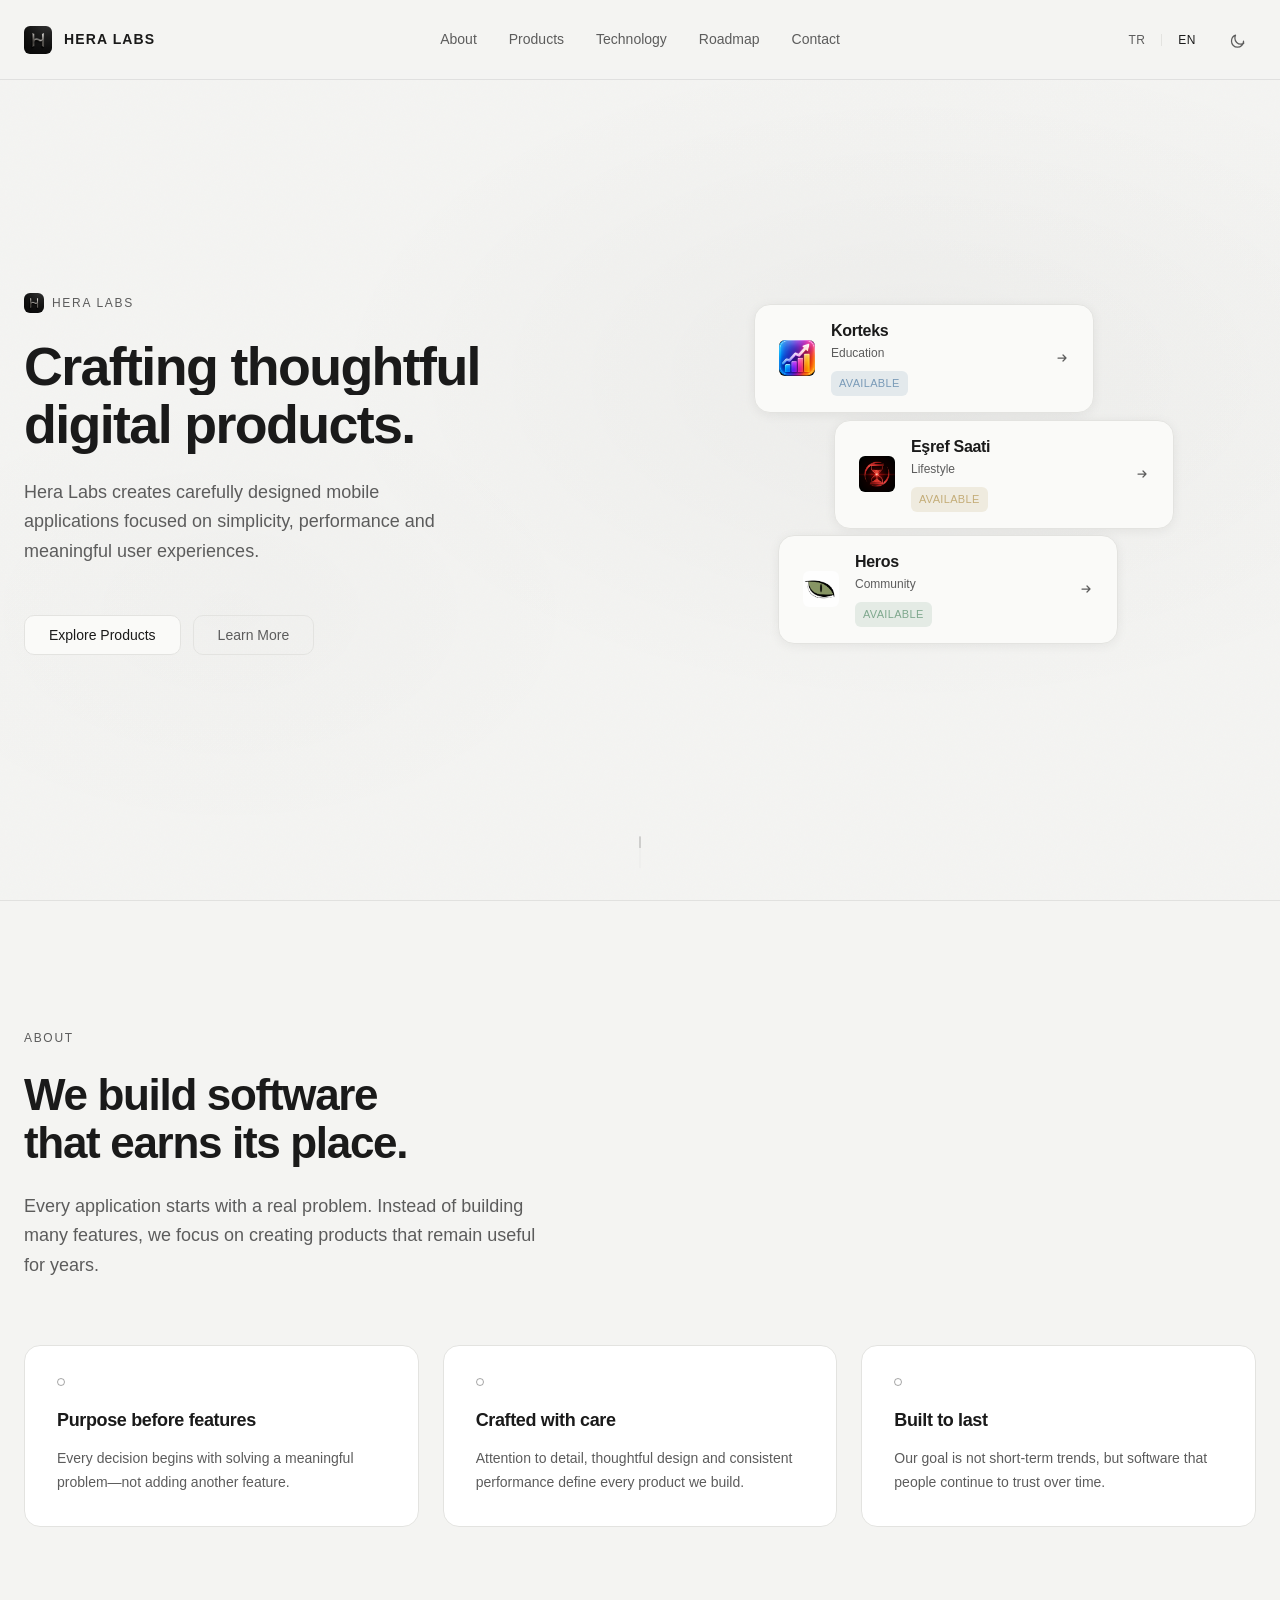
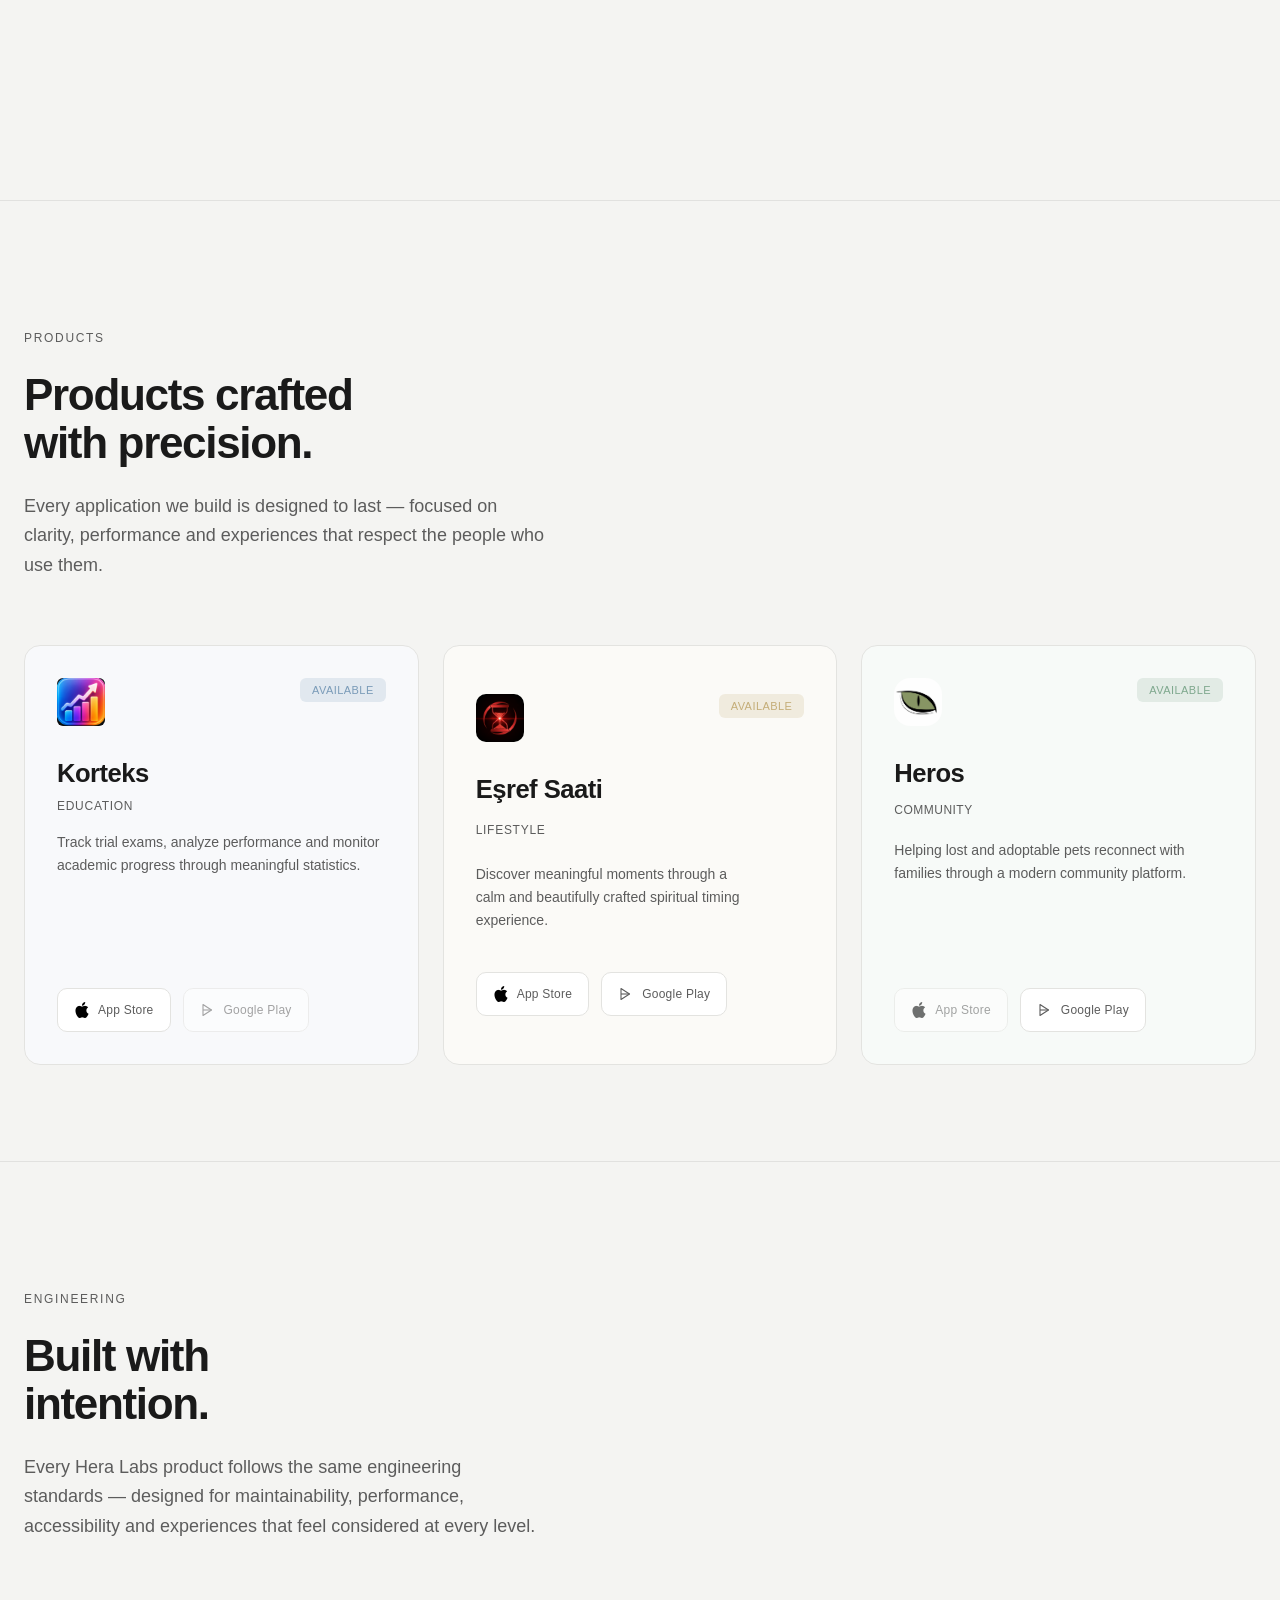
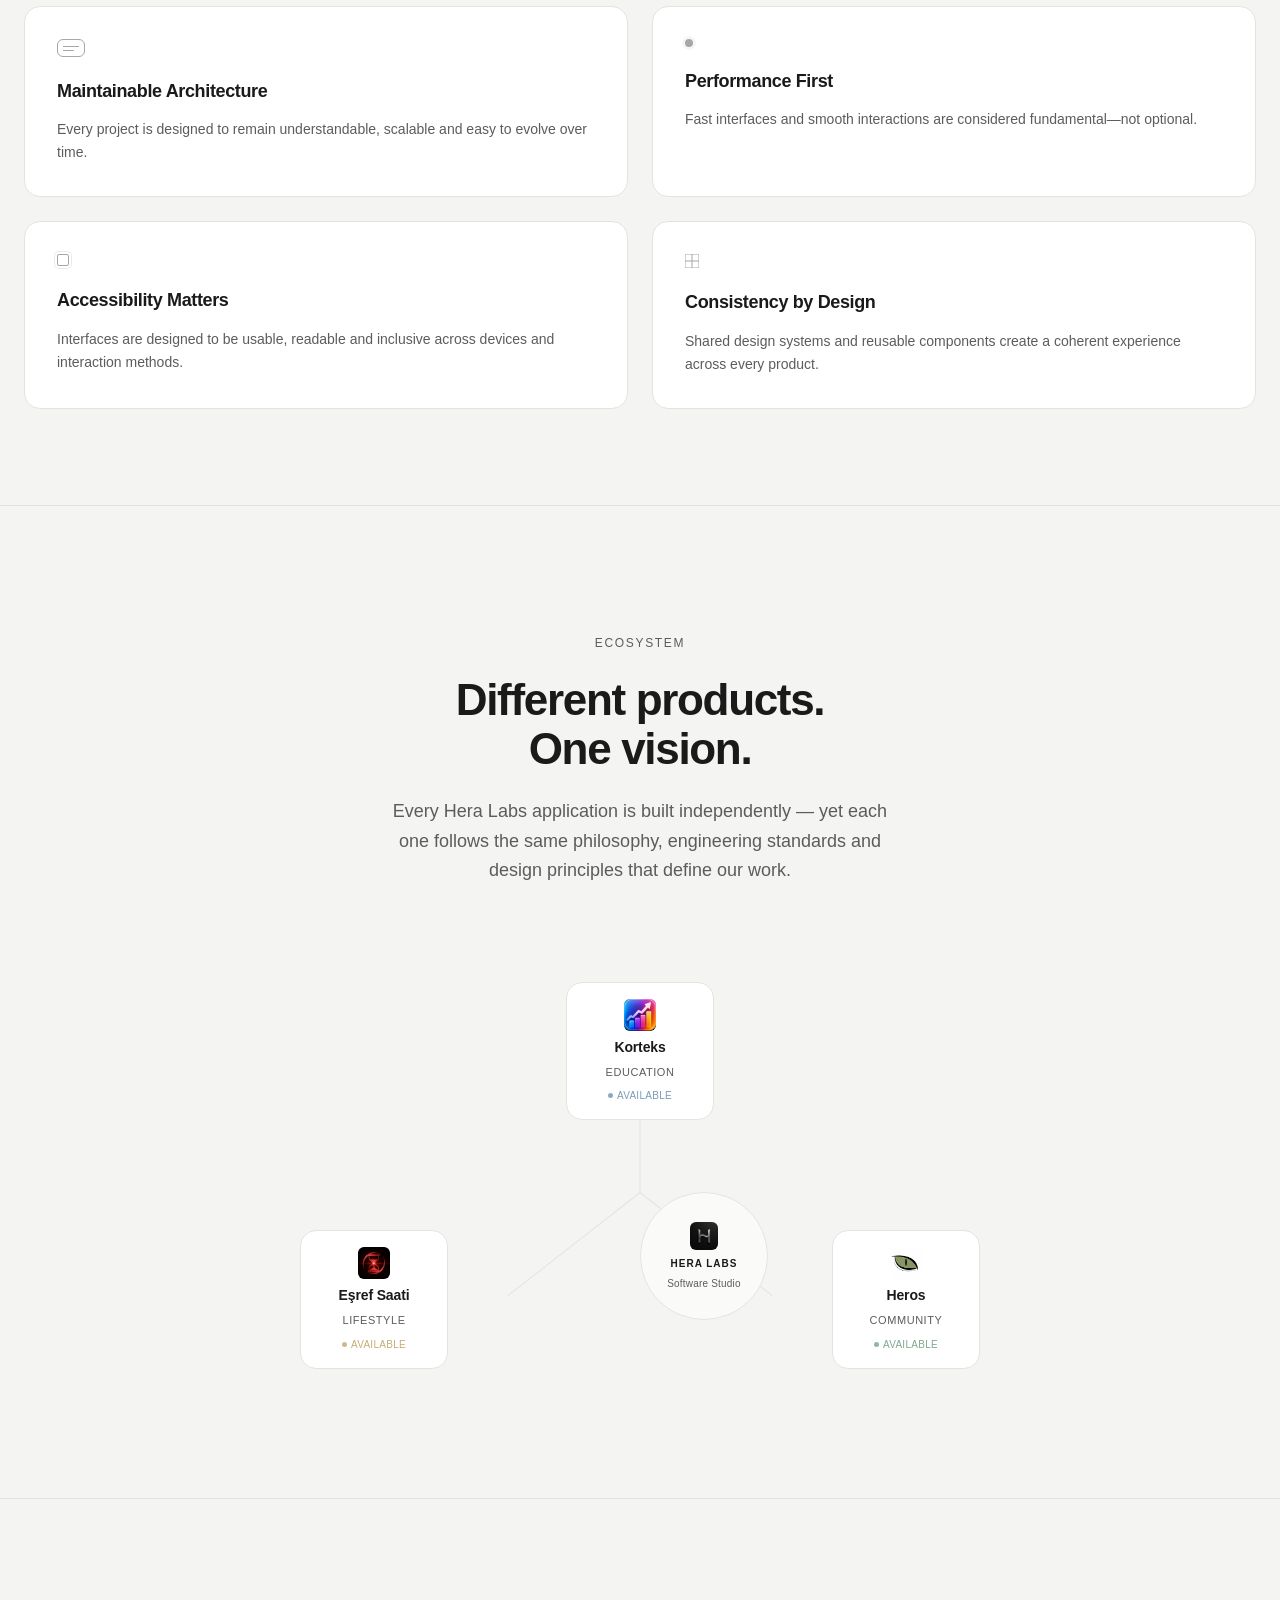
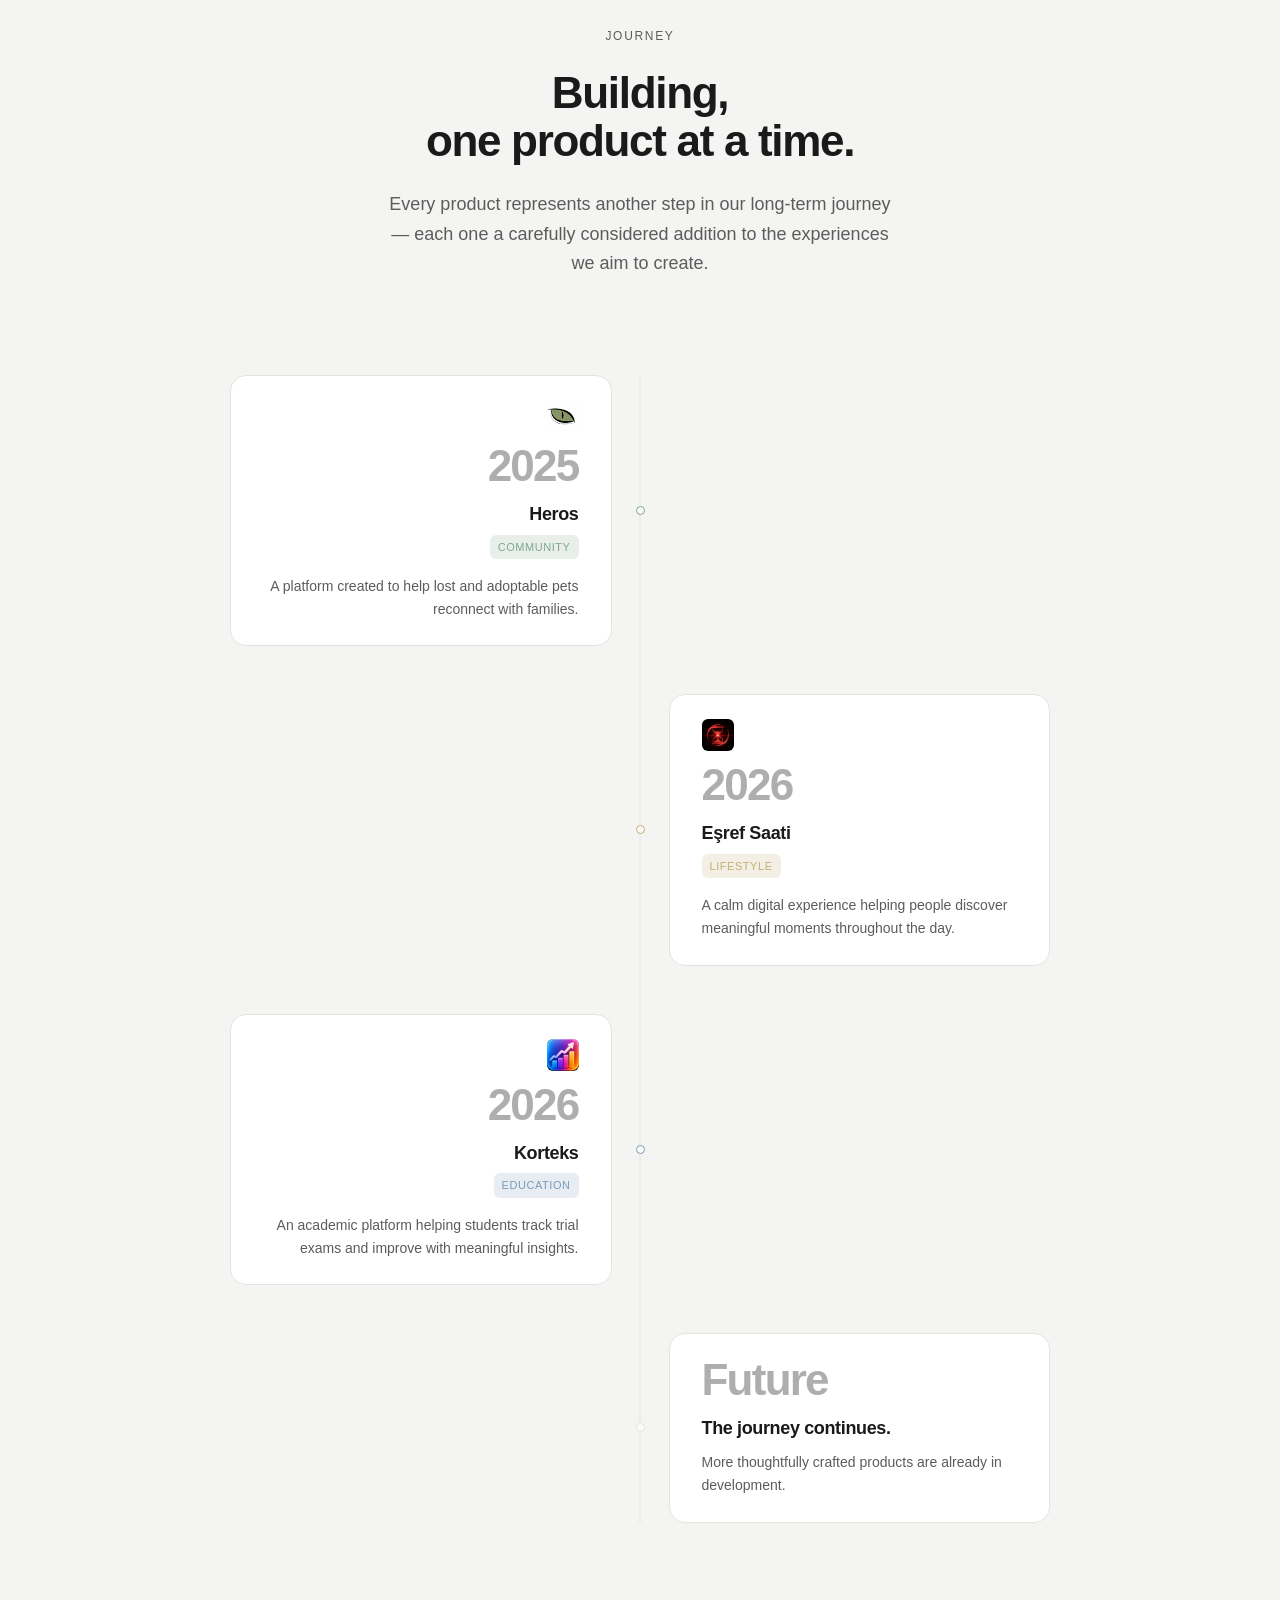
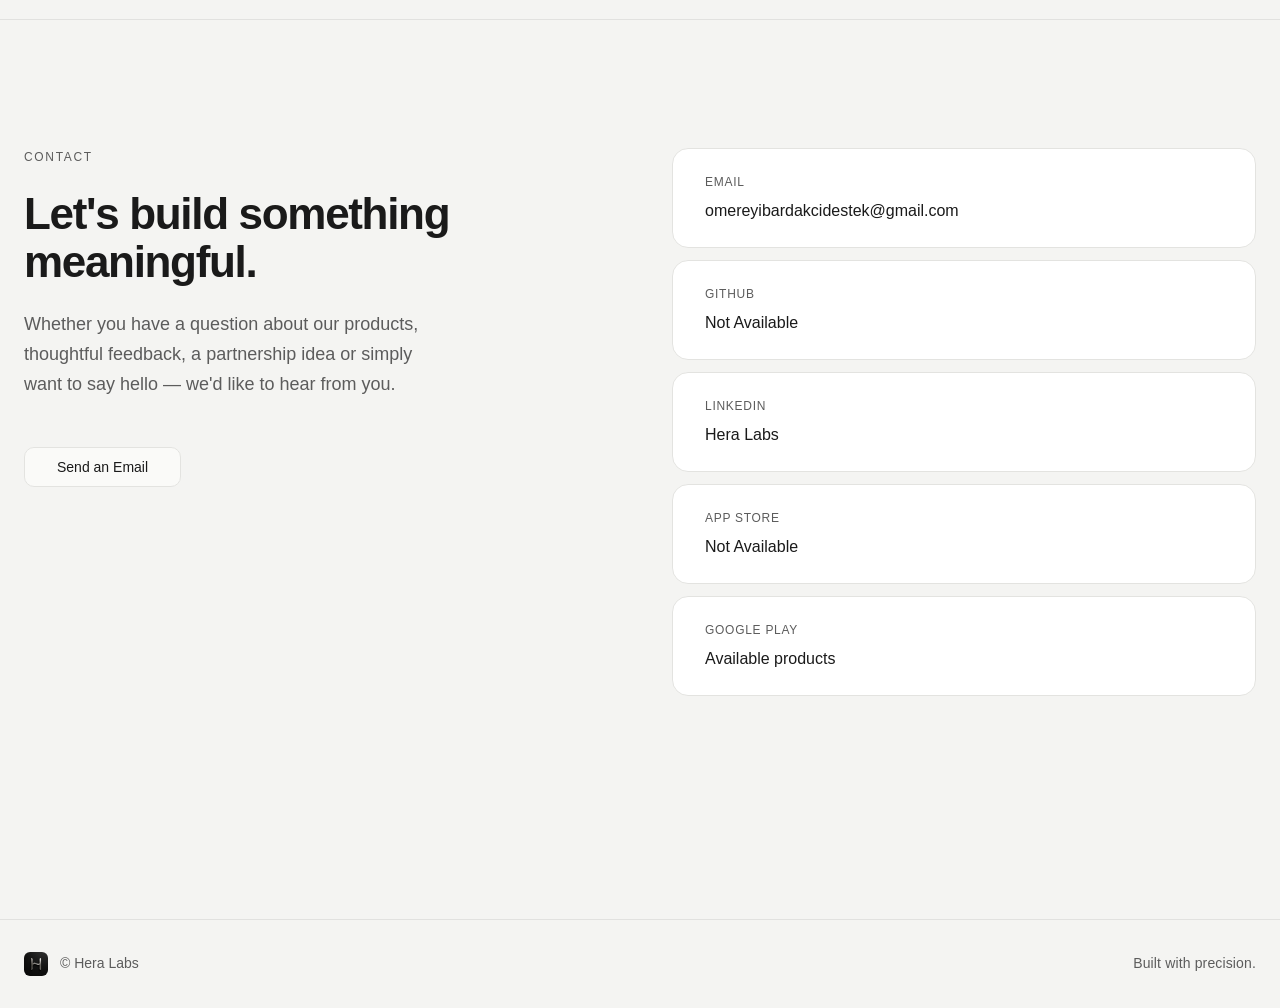
==== commit 349e6fa9: "fix: perfectly center hero middle card and implement custom apple PNG icon" ====
--- a/index.html
+++ b/index.html
@@ -354,10 +354,7 @@
               <div class="products-card__footer">
                 <a href="https://apps.apple.com/us/app/korteks-deneme-takip-analiz/id6778207399" class="store-btn" target="_blank" rel="noopener noreferrer" data-i18n-aria="products.items.korteks.store.appStore">
                   <span class="store-btn__icon" aria-hidden="true">
-                    <svg width="16" height="16" viewBox="0 0 16 16" fill="none" xmlns="http://www.w3.org/2000/svg">
-                      <path d="M10.84 2.04c.58.69.97 1.65.86 2.62-.88.04-1.84-.48-2.42-1.16-.58-.67-1.01-1.62-.9-2.58.92-.04 1.88.5 2.46 1.12z" stroke="currentColor" stroke-width="1.1" stroke-linecap="round" stroke-linejoin="round"/>
-                      <path d="M11.1 5.55c-1.48-.08-2.58.84-3.24.84-.66 0-1.69-.82-2.77-.8-1.37.02-2.64.8-3.34 2-.98 1.34-.78 3.36.98 4.4.66.48 1.43 1.02 2.45.98.96-.04 1.32-.64 2.41-.64.97 0 1.26.64 2.43.62 1-.02 1.65-.94 2.28-1.82.72-1.04 1.01-2.05 1.03-2.1" stroke="currentColor" stroke-width="1.1" stroke-linecap="round" stroke-linejoin="round"/>
-                    </svg>
+                    <img src="./assets/images/apple-icon.png" alt="Apple Logo" width="16" height="16">
                   </span>
                   <span data-i18n="store.appStore">App Store</span>
                 </a>
@@ -388,10 +385,7 @@
               <div class="products-card__footer">
                 <a href="https://apps.apple.com/us/app/e%C5%9Fref-saati/id6755933600" class="store-btn" target="_blank" rel="noopener noreferrer" data-i18n-aria="products.items.esref.store.appStore">
                   <span class="store-btn__icon" aria-hidden="true">
-                    <svg width="16" height="16" viewBox="0 0 16 16" fill="none" xmlns="http://www.w3.org/2000/svg">
-                      <path d="M10.84 2.04c.58.69.97 1.65.86 2.62-.88.04-1.84-.48-2.42-1.16-.58-.67-1.01-1.62-.9-2.58.92-.04 1.88.5 2.46 1.12z" stroke="currentColor" stroke-width="1.1" stroke-linecap="round" stroke-linejoin="round"/>
-                      <path d="M11.1 5.55c-1.48-.08-2.58.84-3.24.84-.66 0-1.69-.82-2.77-.8-1.37.02-2.64.8-3.34 2-.98 1.34-.78 3.36.98 4.4.66.48 1.43 1.02 2.45.98.96-.04 1.32-.64 2.41-.64.97 0 1.26.64 2.43.62 1-.02 1.65-.94 2.28-1.82.72-1.04 1.01-2.05 1.03-2.1" stroke="currentColor" stroke-width="1.1" stroke-linecap="round" stroke-linejoin="round"/>
-                    </svg>
+                    <img src="./assets/images/apple-icon.png" alt="Apple Logo" width="16" height="16">
                   </span>
                   <span data-i18n="store.appStore">App Store</span>
                 </a>
@@ -422,10 +416,7 @@
               <div class="products-card__footer">
                 <button type="button" class="store-btn" disabled data-i18n-aria="products.items.heros.store.appStore">
                   <span class="store-btn__icon" aria-hidden="true">
-                    <svg width="16" height="16" viewBox="0 0 16 16" fill="none" xmlns="http://www.w3.org/2000/svg">
-                      <path d="M10.84 2.04c.58.69.97 1.65.86 2.62-.88.04-1.84-.48-2.42-1.16-.58-.67-1.01-1.62-.9-2.58.92-.04 1.88.5 2.46 1.12z" stroke="currentColor" stroke-width="1.1" stroke-linecap="round" stroke-linejoin="round"/>
-                      <path d="M11.1 5.55c-1.48-.08-2.58.84-3.24.84-.66 0-1.69-.82-2.77-.8-1.37.02-2.64.8-3.34 2-.98 1.34-.78 3.36.98 4.4.66.48 1.43 1.02 2.45.98.96-.04 1.32-.64 2.41-.64.97 0 1.26.64 2.43.62 1-.02 1.65-.94 2.28-1.82.72-1.04 1.01-2.05 1.03-2.1" stroke="currentColor" stroke-width="1.1" stroke-linecap="round" stroke-linejoin="round"/>
-                    </svg>
+                    <img src="./assets/images/apple-icon.png" alt="Apple Logo" width="16" height="16">
                   </span>
                   <span data-i18n="store.appStore">App Store</span>
                 </button>
--- a/assets/css/hero.css
+++ b/assets/css/hero.css
@@ -220,7 +220,7 @@
 }
 
 .hero__cards-item--2 {
-  top: 128px;
+  top: 116.15px;
   right: 0;
   left: auto;
   z-index: 2;
@@ -412,7 +412,7 @@
   }
 
   .hero__cards-item--2 {
-    top: 76px;
+    top: 106.15px;
   }
 }
 
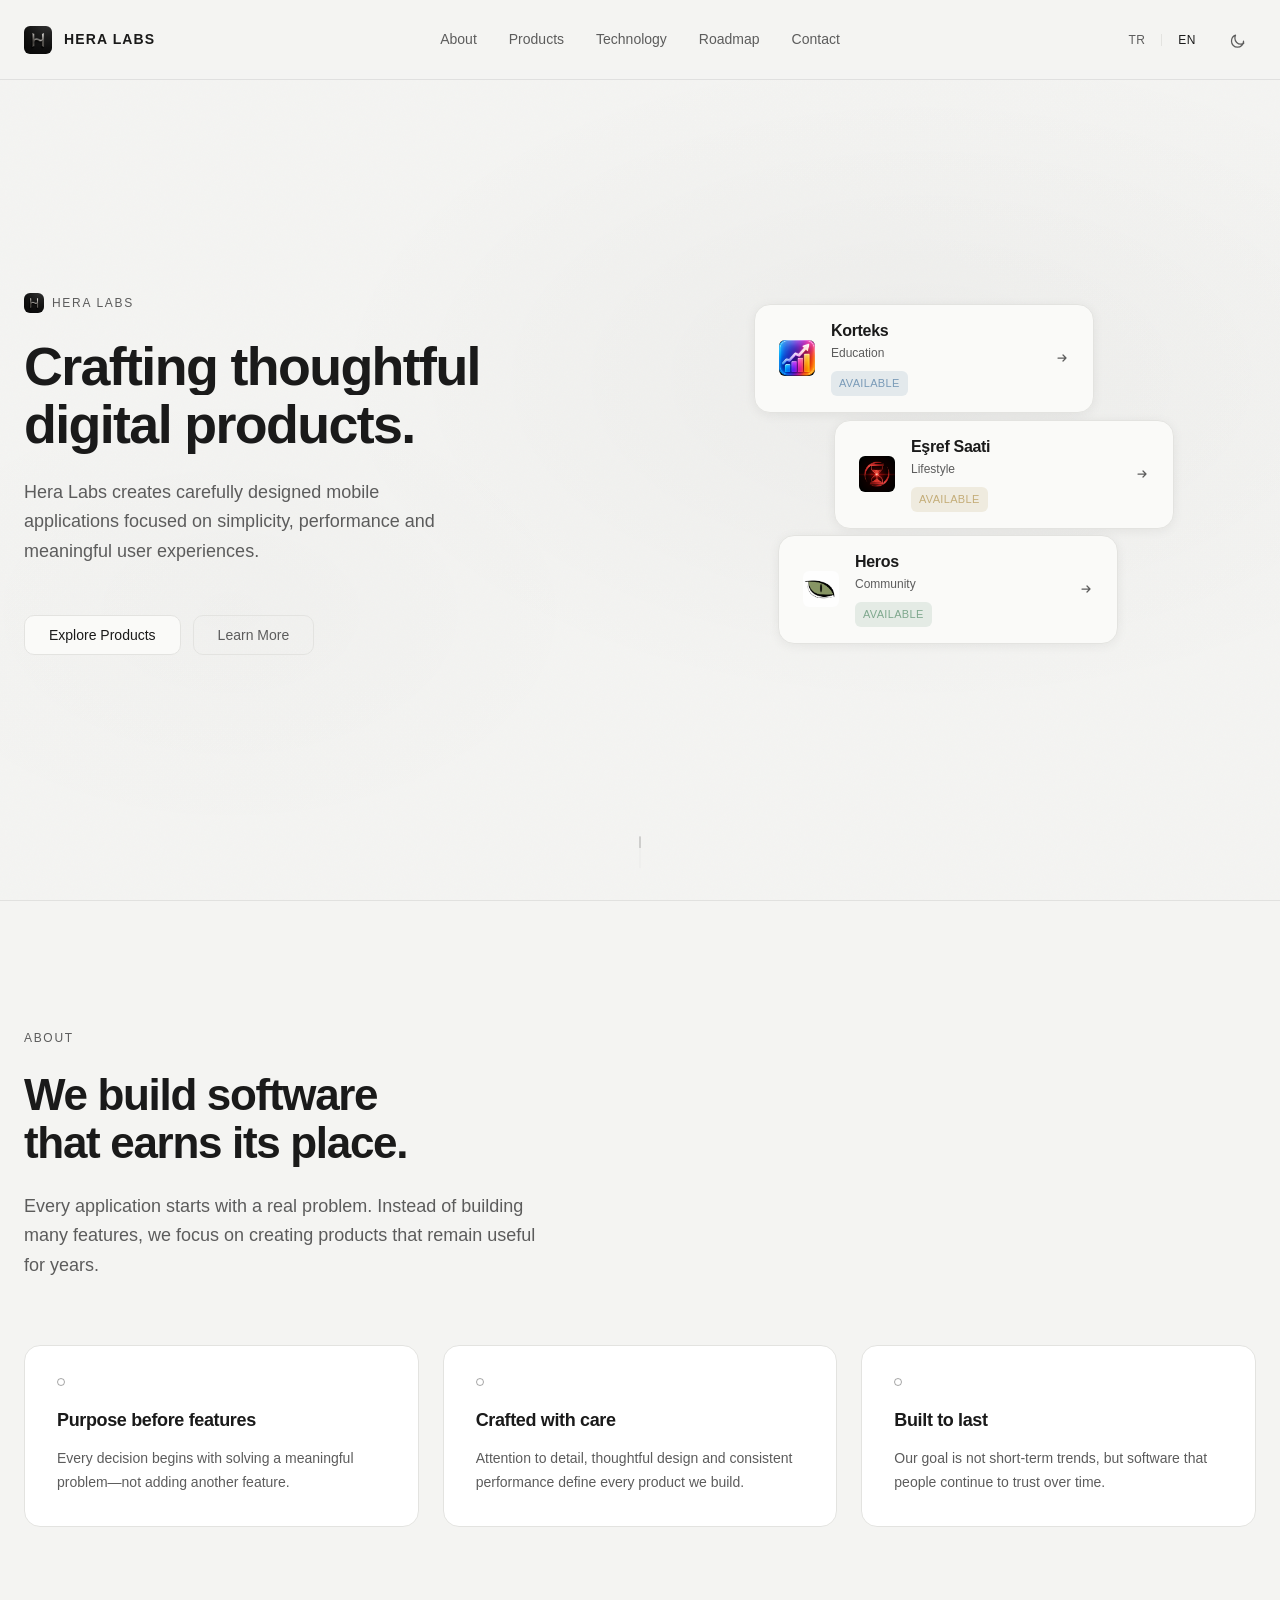
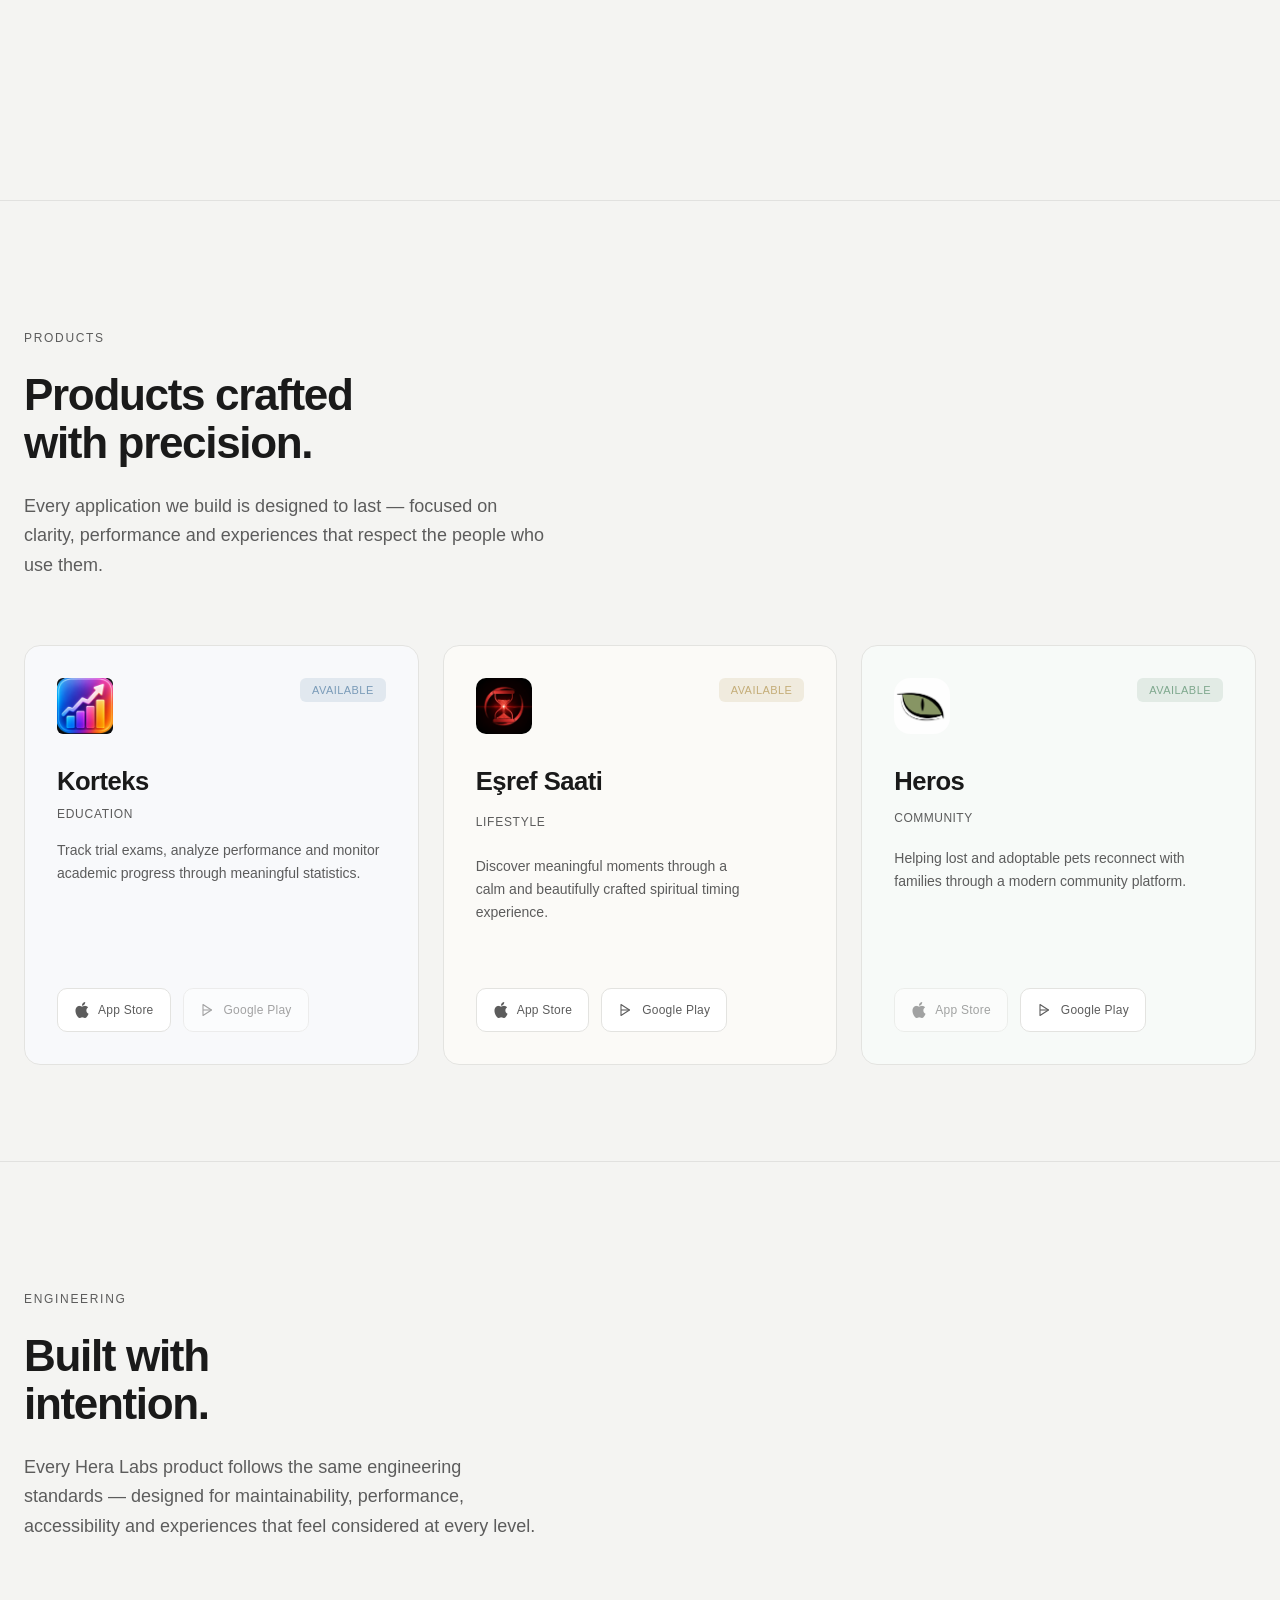
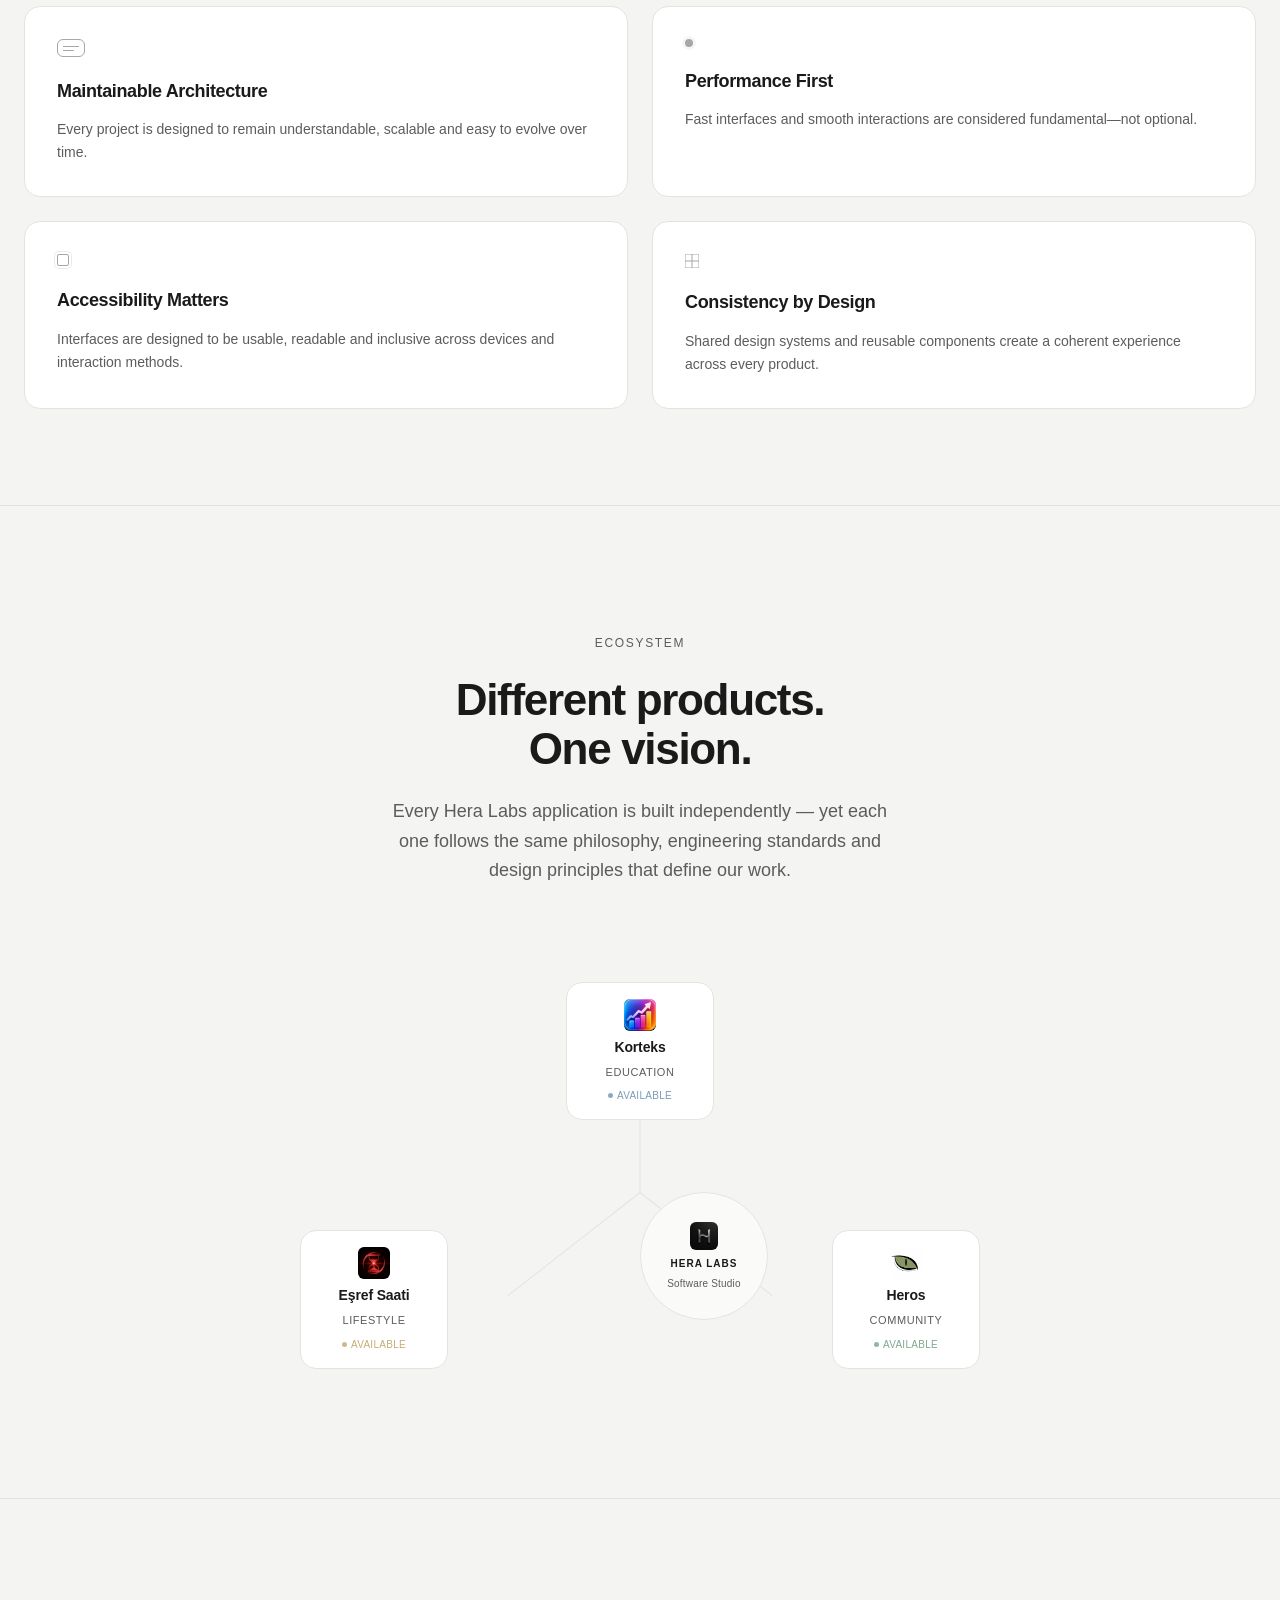
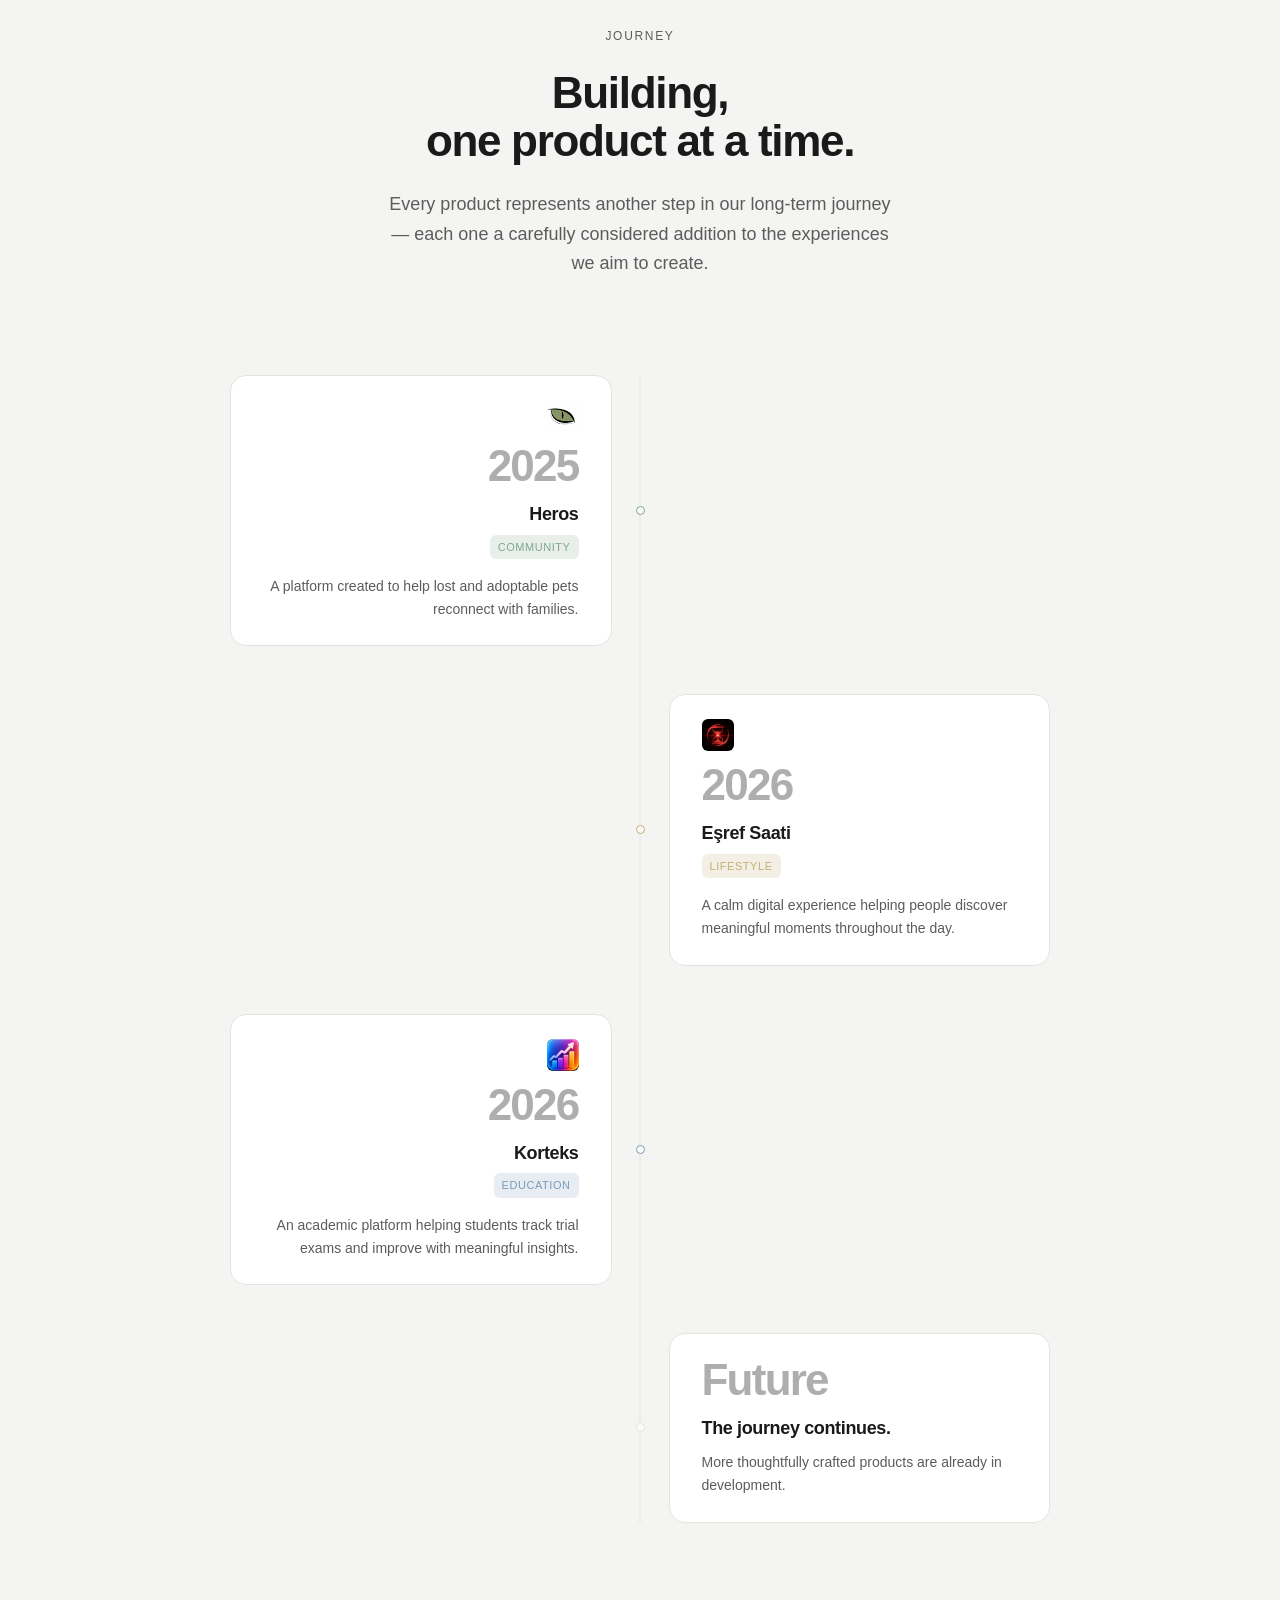
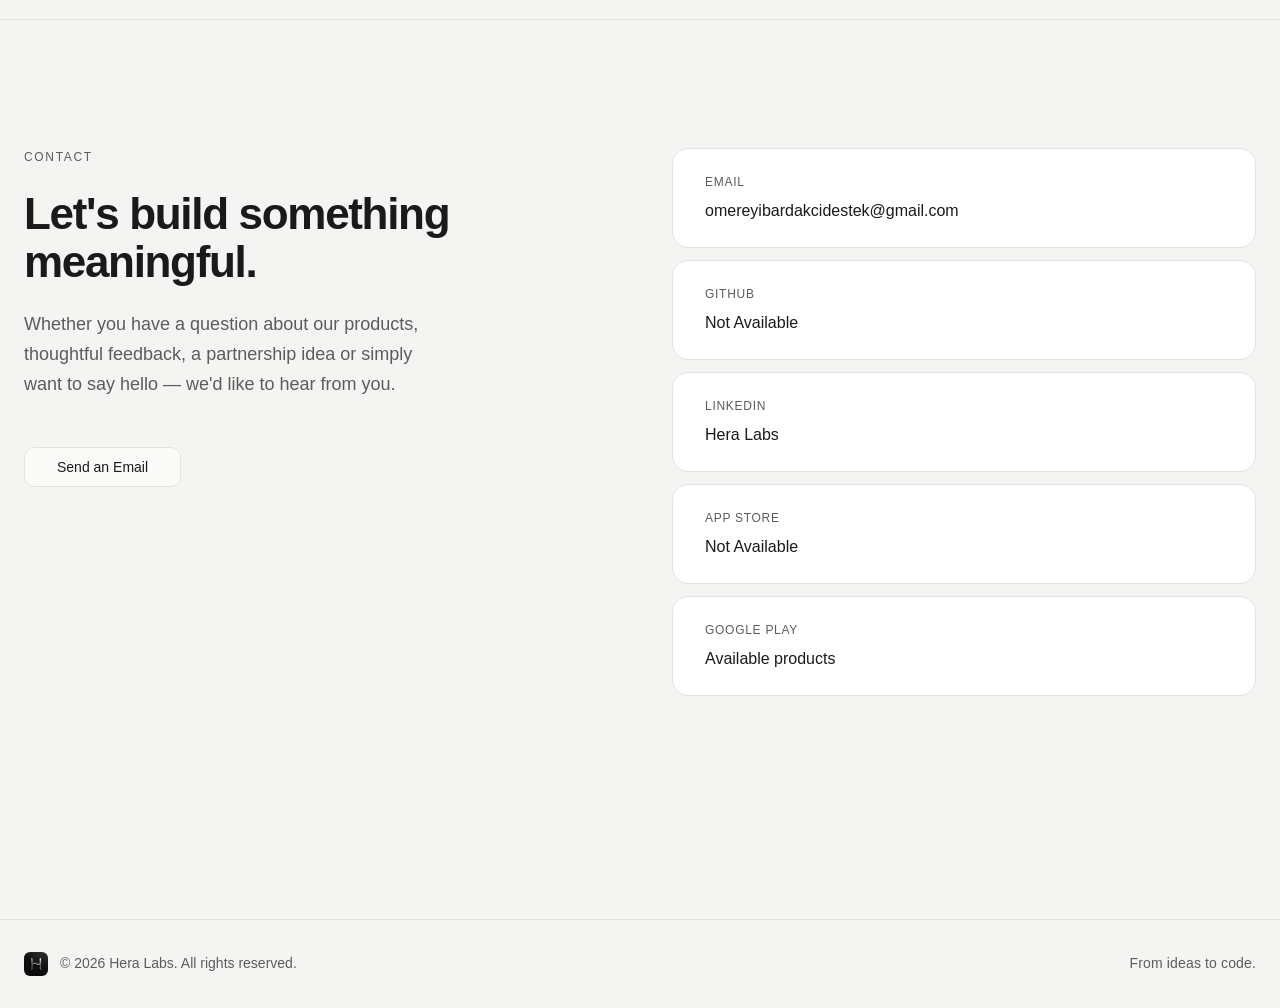
==== commit e1e387eb: "feat: update footer copyright and modern slogan text" ====
--- a/index.html
+++ b/index.html
@@ -734,9 +734,9 @@
     <div class="container footer__inner">
       <div class="footer__brand">
         <img class="footer__logo-mark" src="assets/logo.png" alt="" width="24" height="24" aria-hidden="true">
-        <p class="footer__copy" data-i18n="footer.copyright">&copy; Hera Labs</p>
-      </div>
-      <p class="footer__tagline" data-i18n="footer.tagline">Built with precision.</p>
+        <p class="footer__copy" data-i18n="footer.copyright">&copy; 2026 Hera Labs. All rights reserved.</p>
+      </div>
+      <p class="footer__tagline" data-i18n="footer.tagline">From ideas to code.</p>
     </div>
   </footer>
 
--- a/assets/css/products.css
+++ b/assets/css/products.css
@@ -54,11 +54,17 @@
   grid-template-columns: repeat(3, 1fr);
   gap: var(--space-5);
   list-style: none;
+  align-items: stretch;
 }
 
 .products__grid-item {
   display: flex;
   min-width: 0;
+  align-items: stretch;
+}
+
+.products__grid-item > .products-card {
+  flex: 1;
 }
 
 
@@ -74,6 +80,7 @@
   display: flex;
   flex-direction: column;
   width: 100%;
+  height: 100%;
   min-height: 420px;
   padding: var(--space-6);
   background-color: var(--product-surface);
@@ -97,13 +104,15 @@
   display: flex;
   align-items: flex-start;
   justify-content: space-between;
+  width: 100%;
   gap: var(--space-4);
   margin-bottom: var(--space-6);
 }
 
 .products-card__logo {
-  width: 48px;
-  height: 48px;
+  width: 56px;
+  height: 56px;
+  display: block;
   flex-shrink: 0;
   object-fit: cover;
   border-radius: var(--radius-md);
@@ -117,6 +126,7 @@
 }
 
 .products-card__badge {
+  margin-top: 0;
   padding: var(--space-1) var(--space-3);
   font-size: 0.6875rem;
   font-weight: var(--font-weight-medium);
@@ -134,9 +144,10 @@
 }
 
 .products-card__body {
-  flex: 1;
+  flex: 1 1 auto;
   display: flex;
   flex-direction: column;
+  min-height: 0;
   gap: var(--space-3);
   margin-bottom: var(--space-6);
 }
@@ -157,6 +168,7 @@
 }
 
 .products-card__description {
+  flex: 1;
   font-size: var(--font-size-sm);
   line-height: var(--line-height-relaxed);
   color: var(--color-text-secondary);
@@ -166,6 +178,7 @@
 .products-card__footer {
   display: flex;
   flex-wrap: wrap;
+  flex-shrink: 0;
   gap: var(--space-3);
   margin-top: auto;
 }
@@ -195,7 +208,6 @@
   --product-accent: var(--brand-esref);
   --product-accent-muted: var(--brand-esref-muted);
   --product-surface: var(--product-surface-esref);
-  padding: var(--space-7) var(--space-6);
 }
 
 .products-card--esref .products-card__body {
@@ -276,6 +288,26 @@
   color: var(--product-accent);
 }
 
+.store-btn__icon:has(> img[src*="apple-icon"]) {
+  width: 16px;
+  height: 16px;
+  background-color: currentColor;
+  -webkit-mask-image: url('../images/apple-icon.png');
+  mask-image: url('../images/apple-icon.png');
+  -webkit-mask-size: contain;
+  mask-size: contain;
+  -webkit-mask-repeat: no-repeat;
+  mask-repeat: no-repeat;
+  -webkit-mask-position: center;
+  mask-position: center;
+}
+
+.store-btn__icon:has(> img[src*="apple-icon"]) img {
+  opacity: 0;
+  width: 16px;
+  height: 16px;
+}
+
 
 /* --------------------------------------------------------------------------
    6. Scroll Reveal Stagger (uses existing motion-reveal)
@@ -346,10 +378,6 @@
   .products-card {
     min-height: auto;
   }
-
-  .products-card--esref {
-    padding: var(--space-6);
-  }
 }
 
 @media (max-width: 480px) {
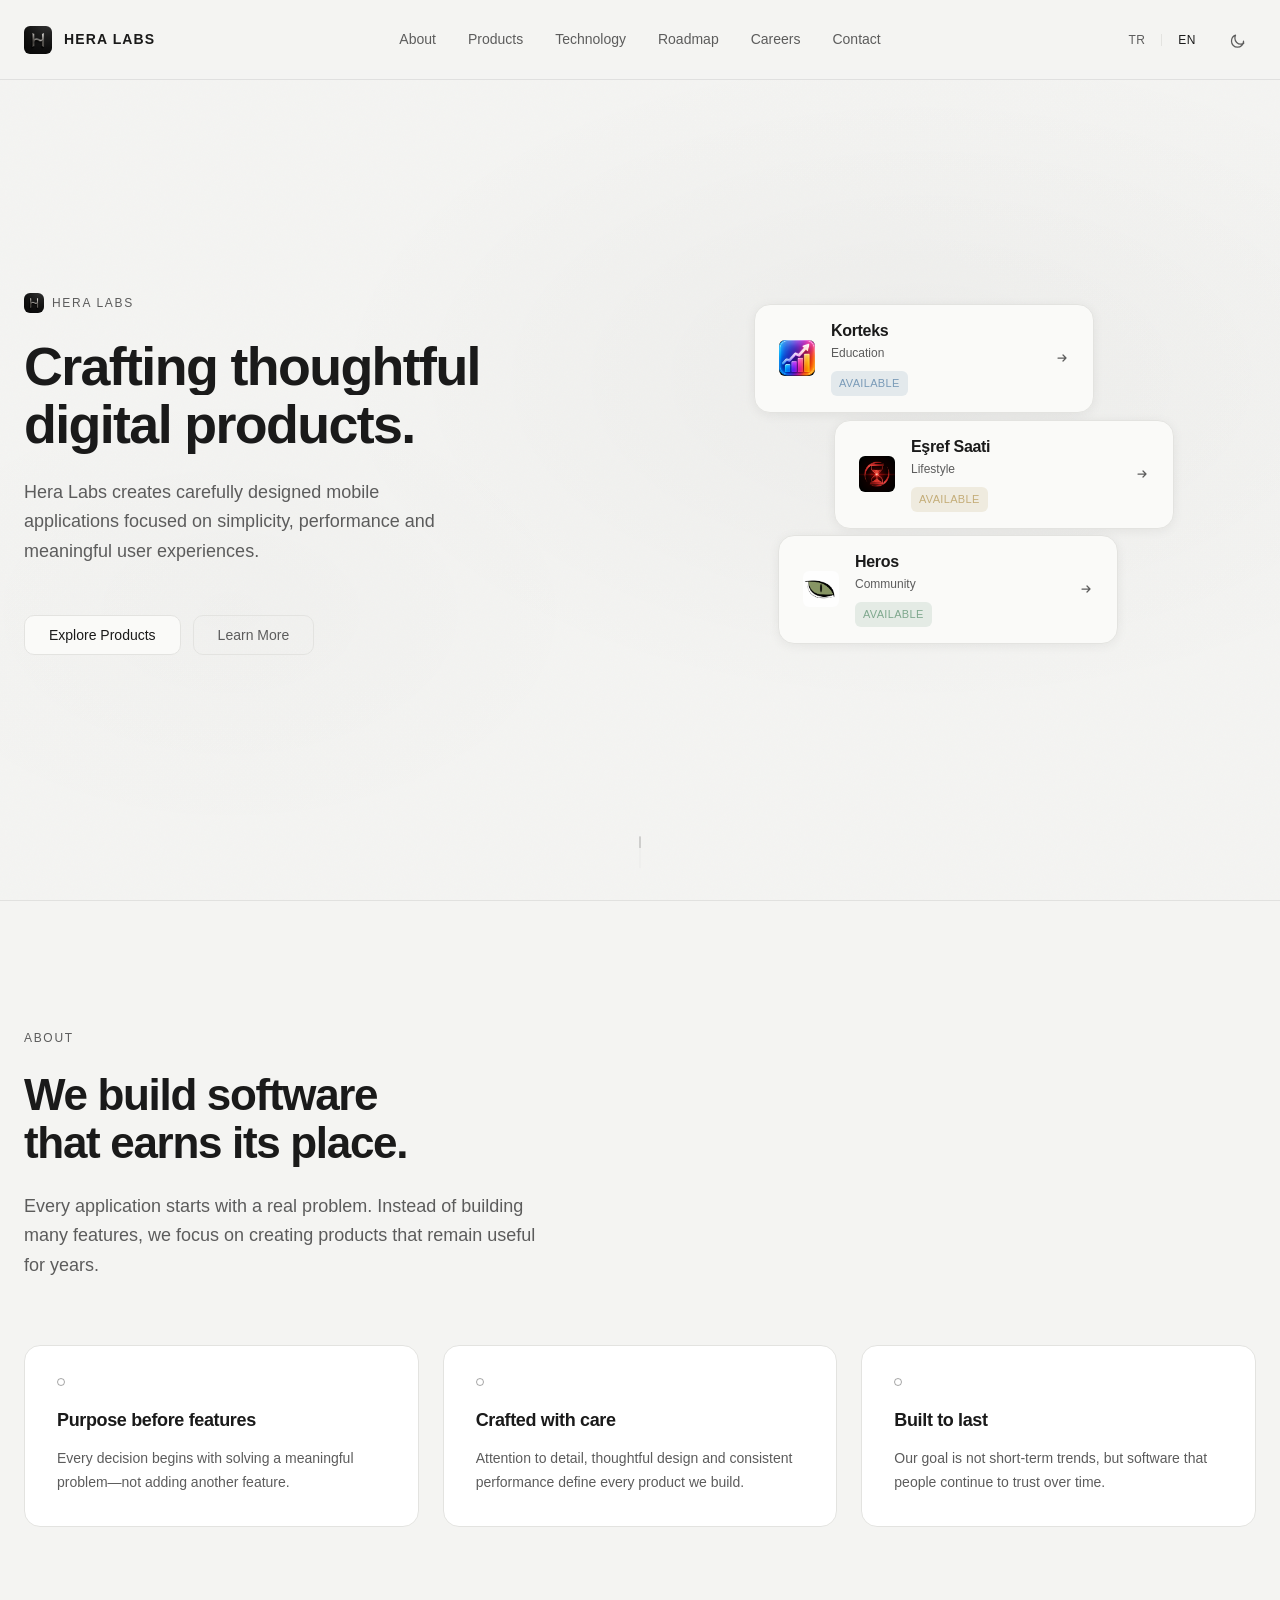
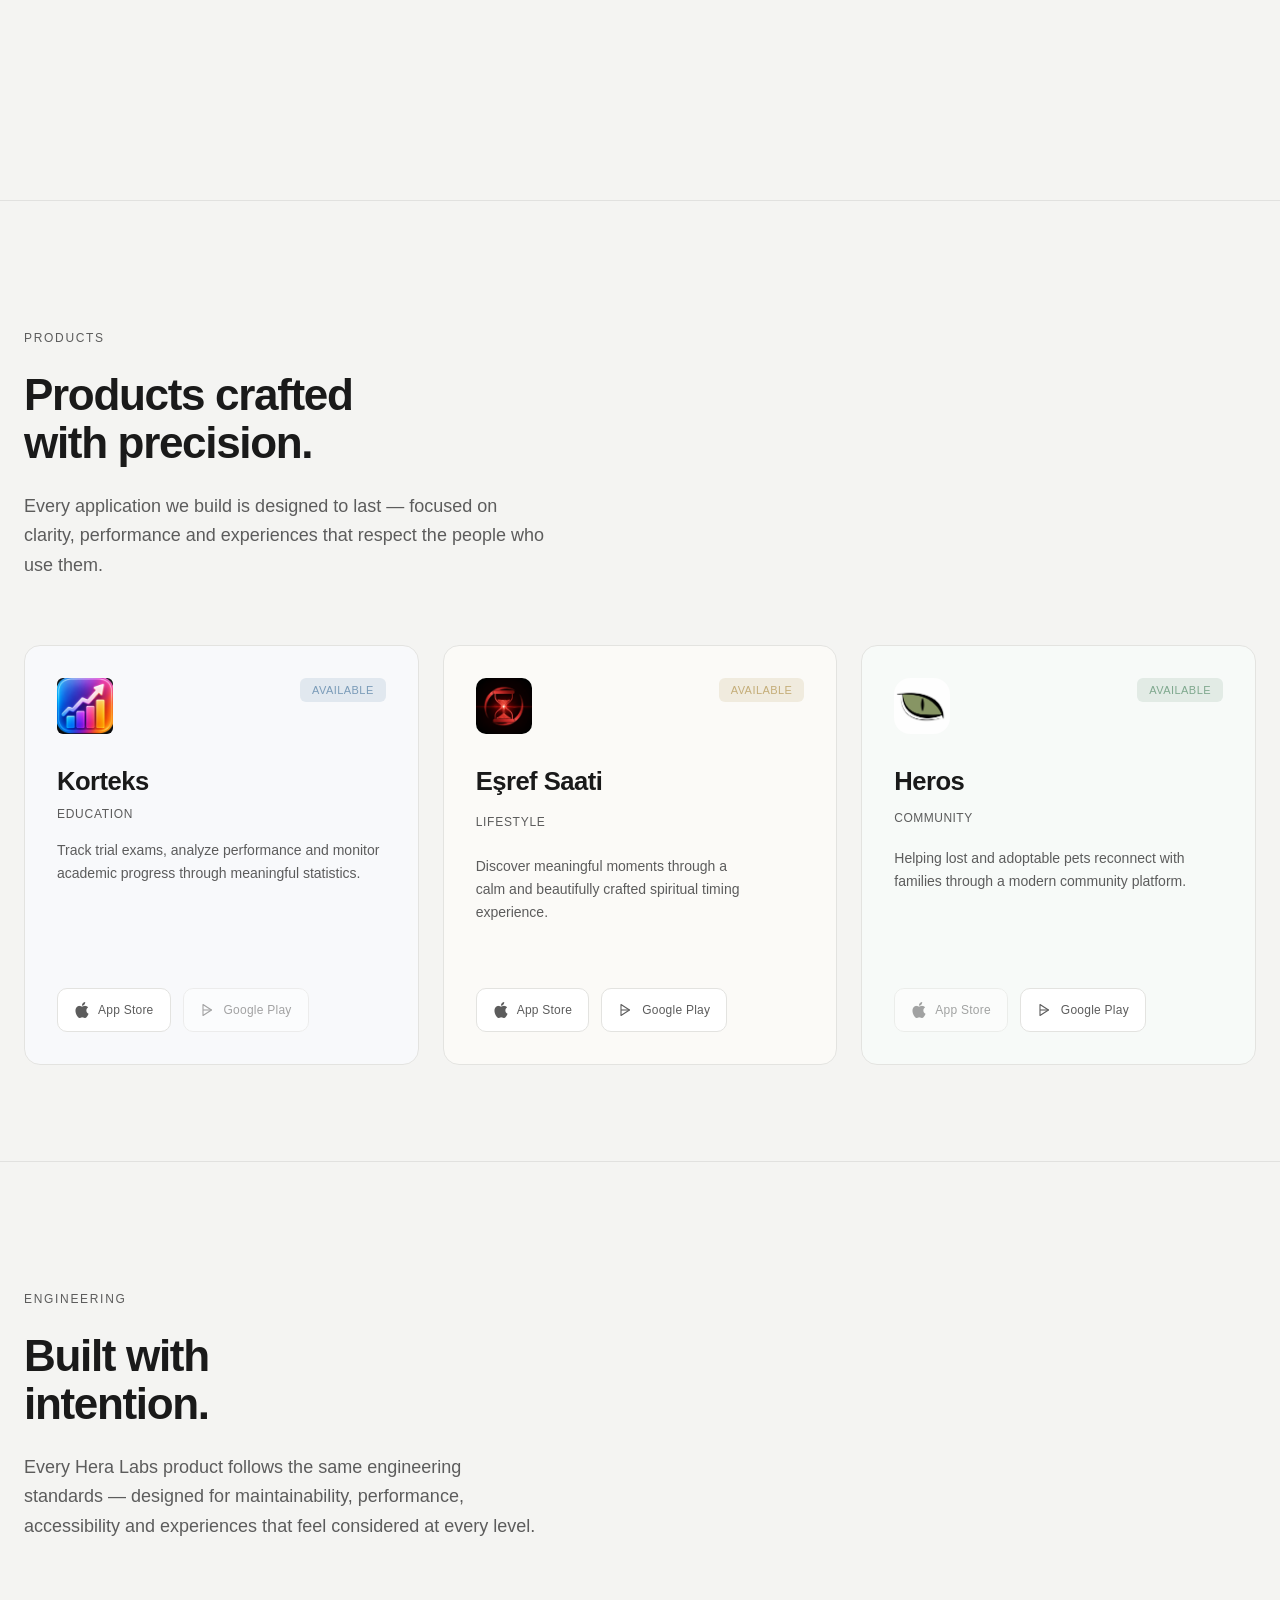
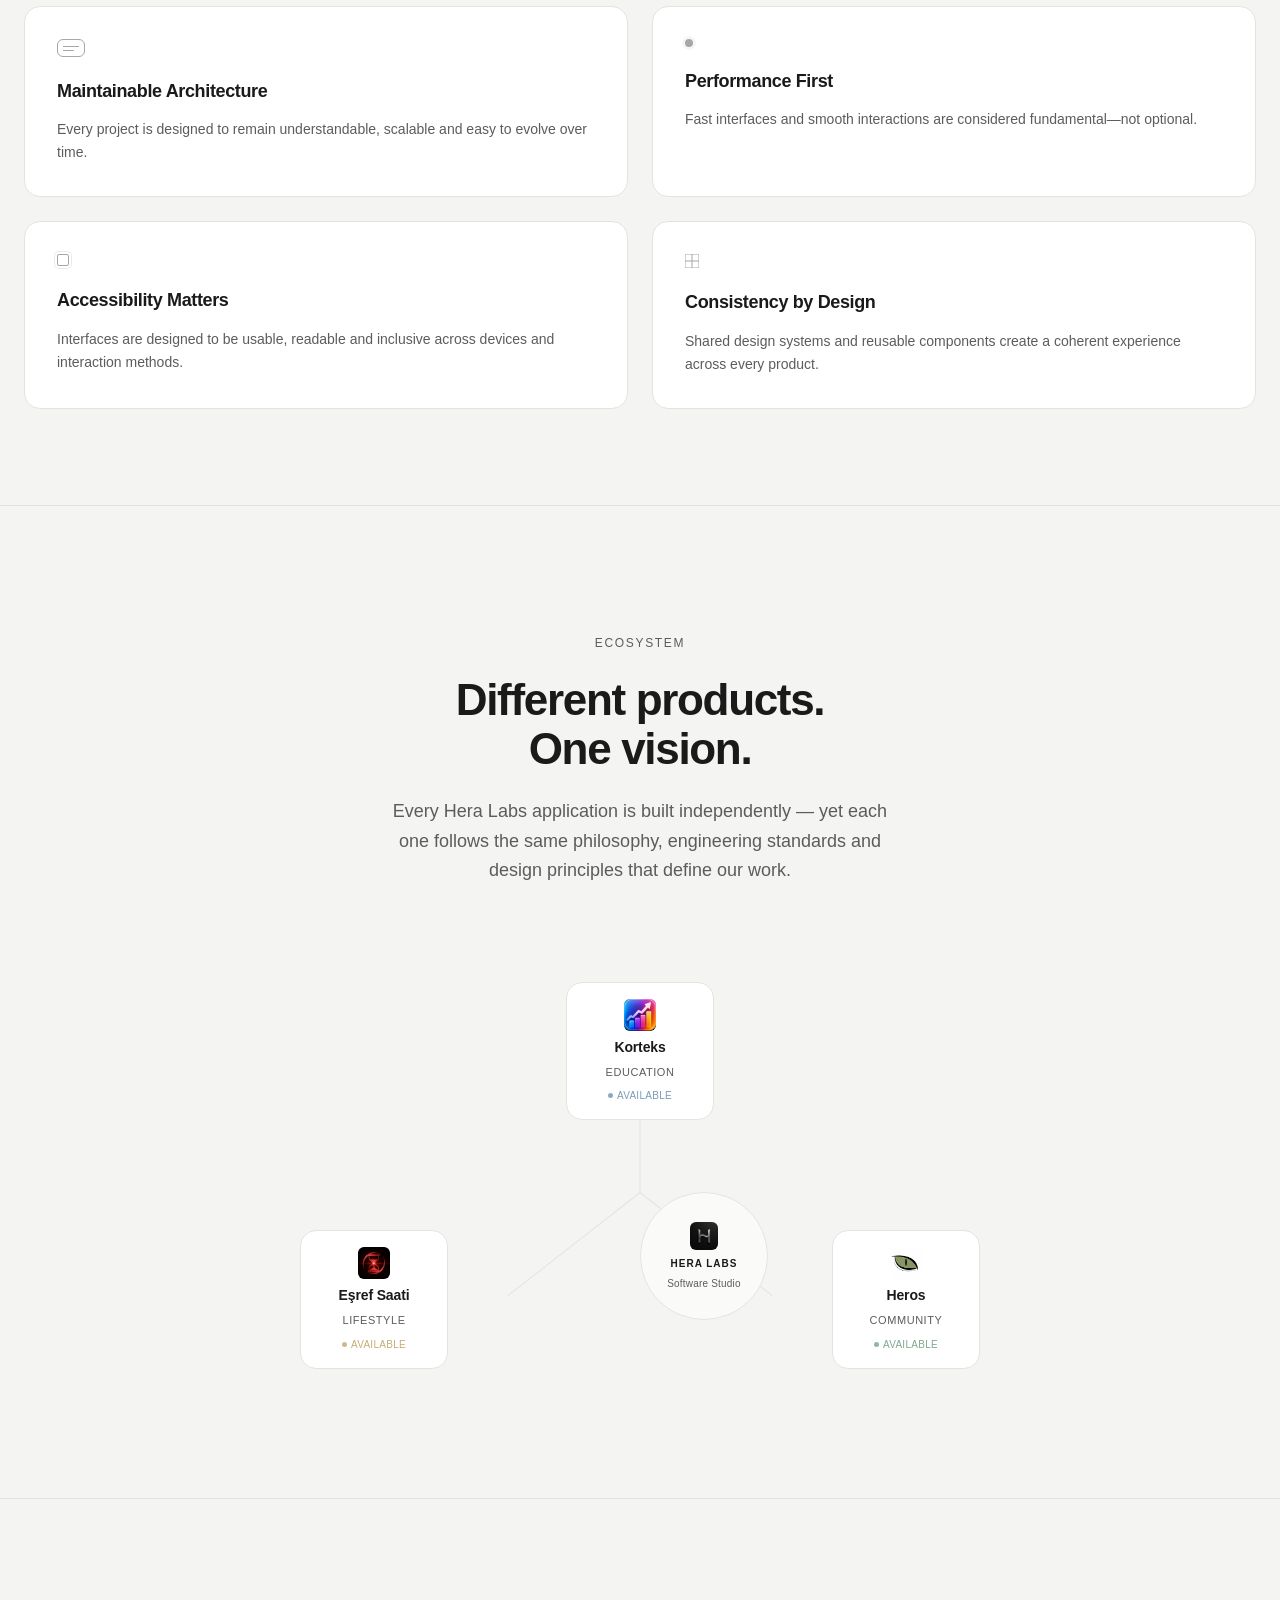
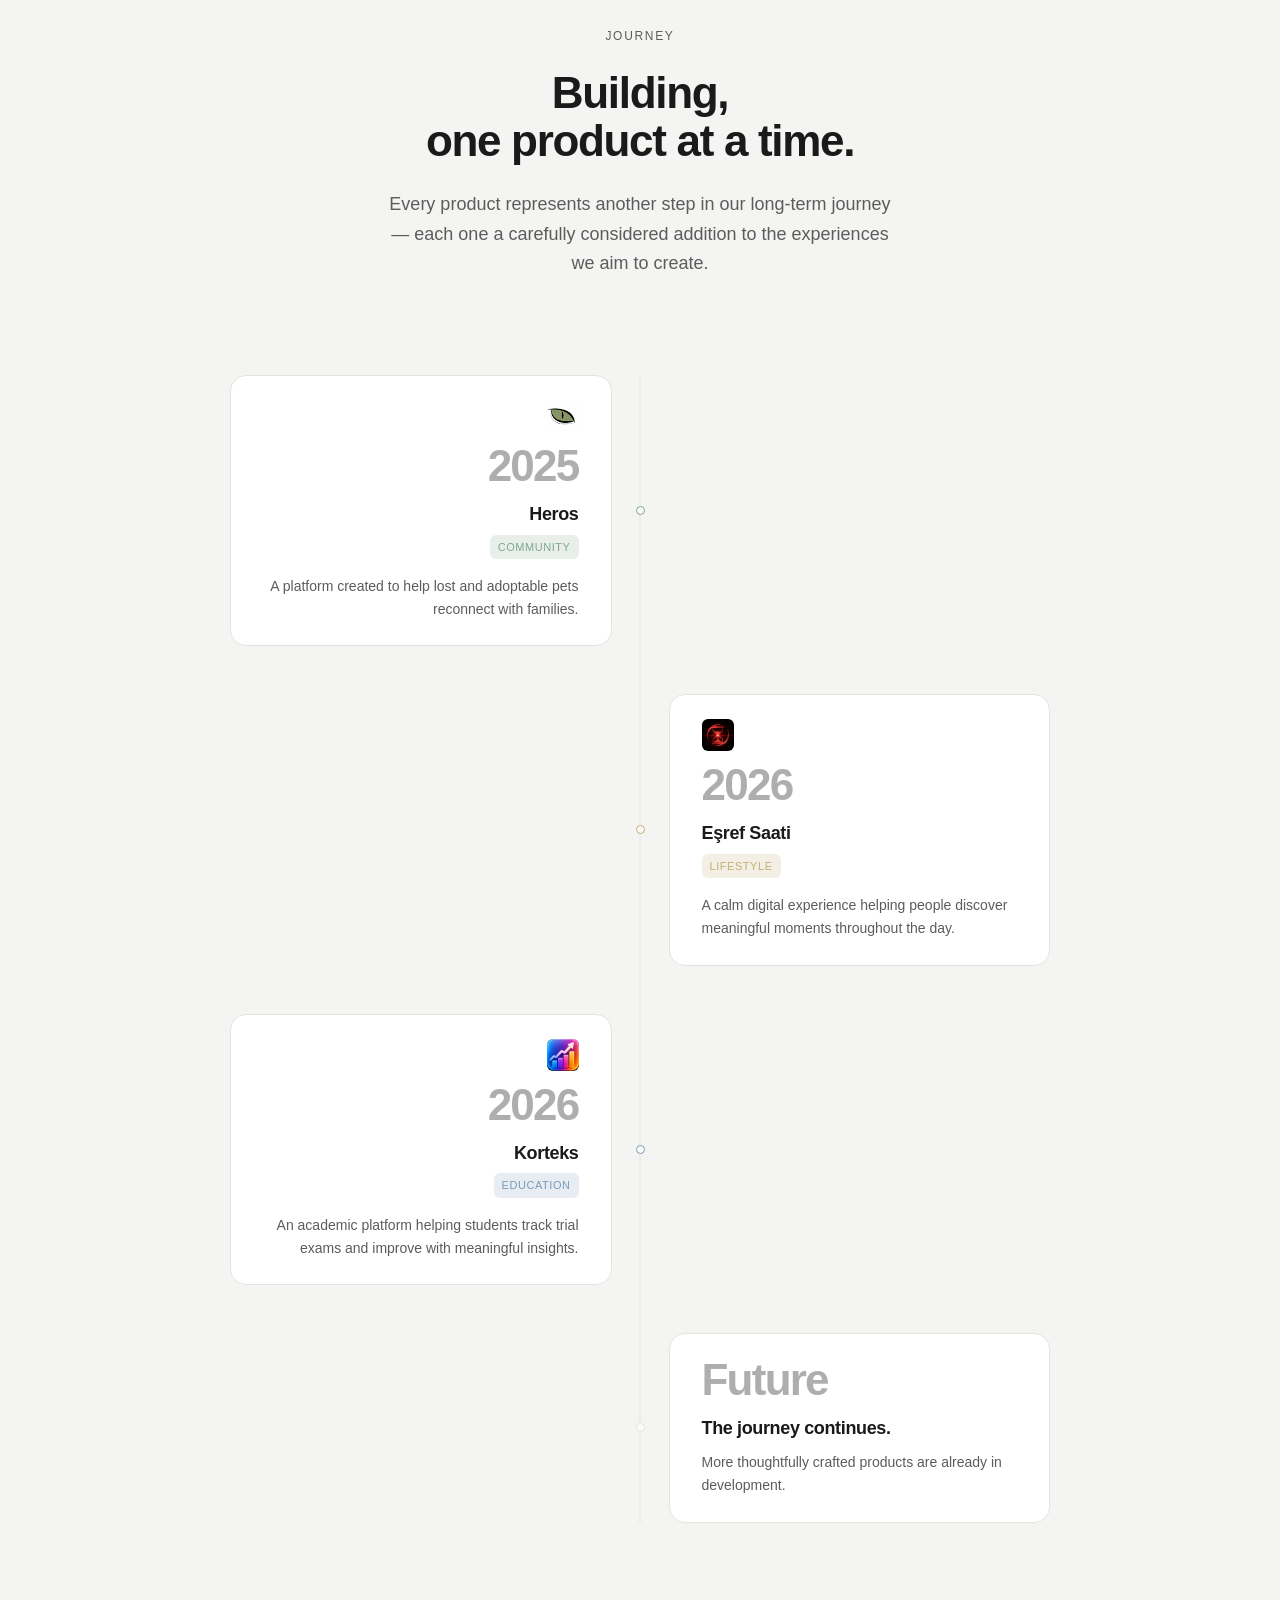
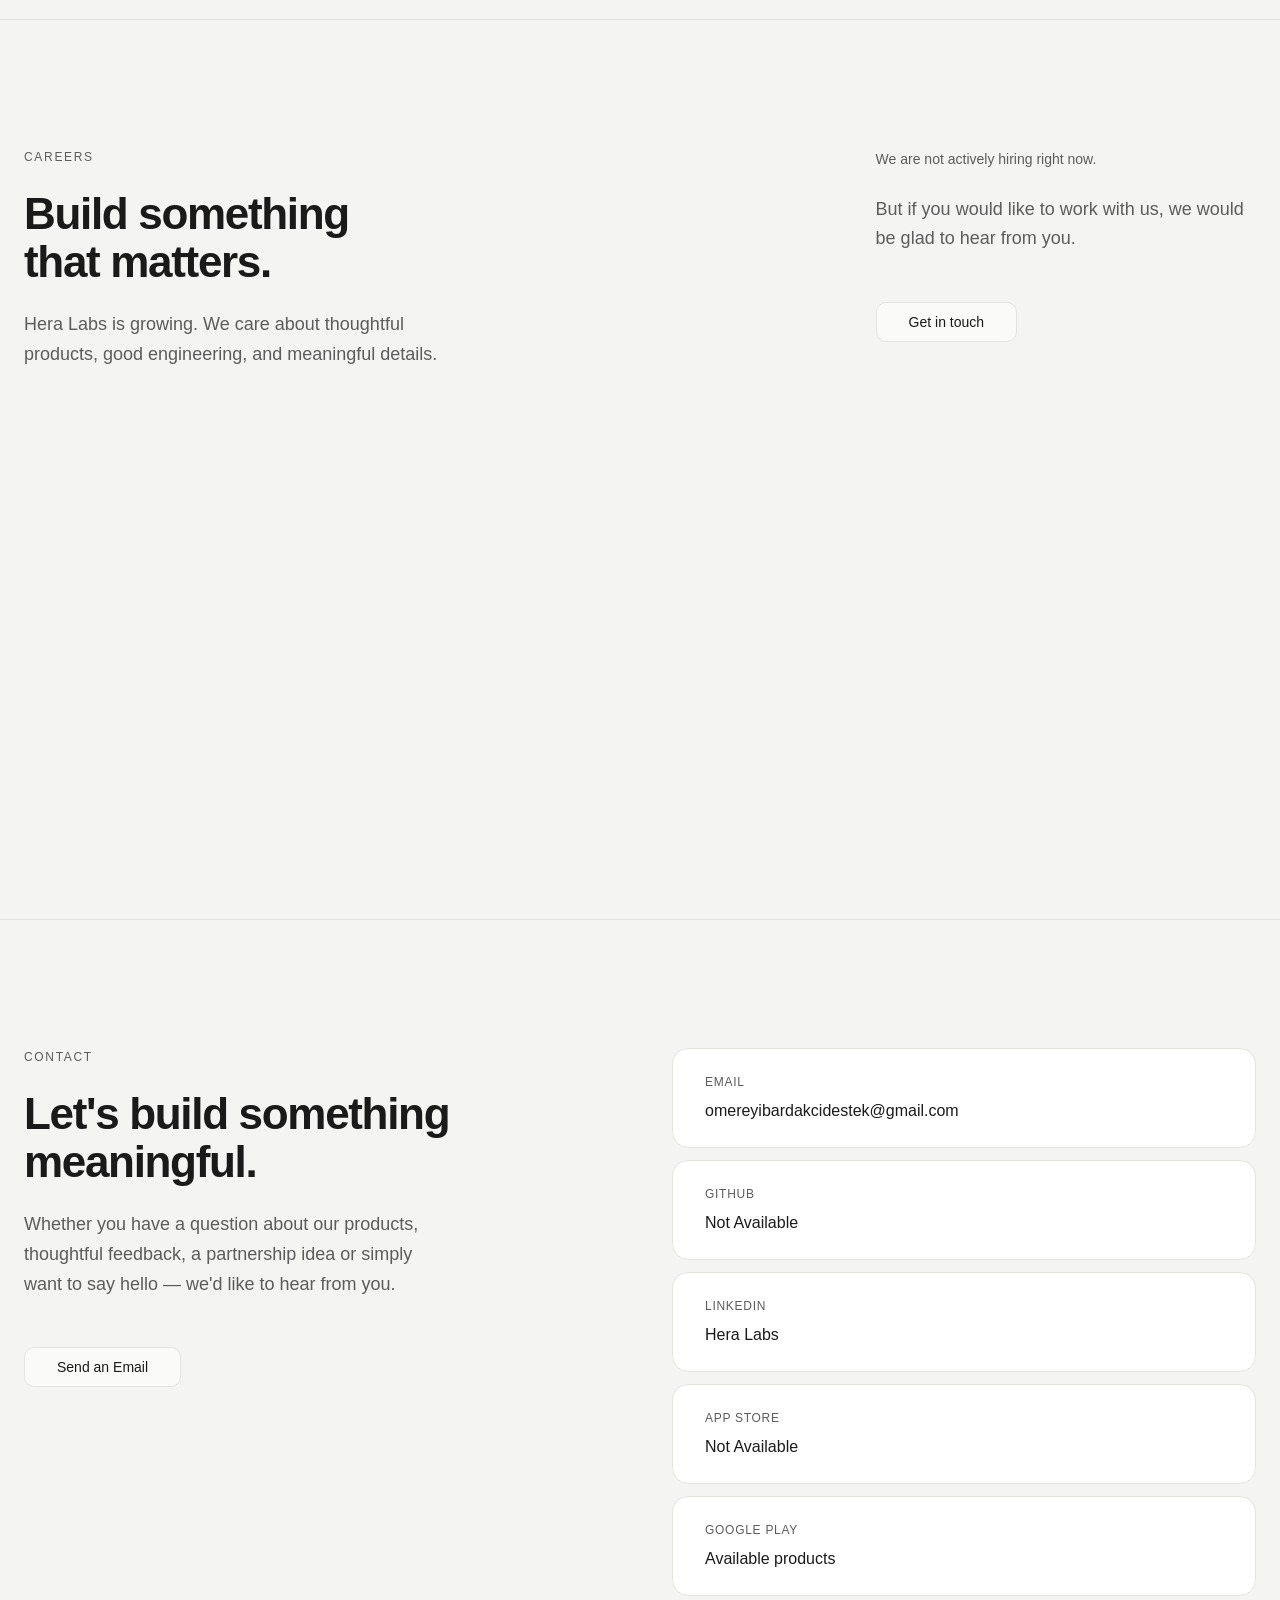
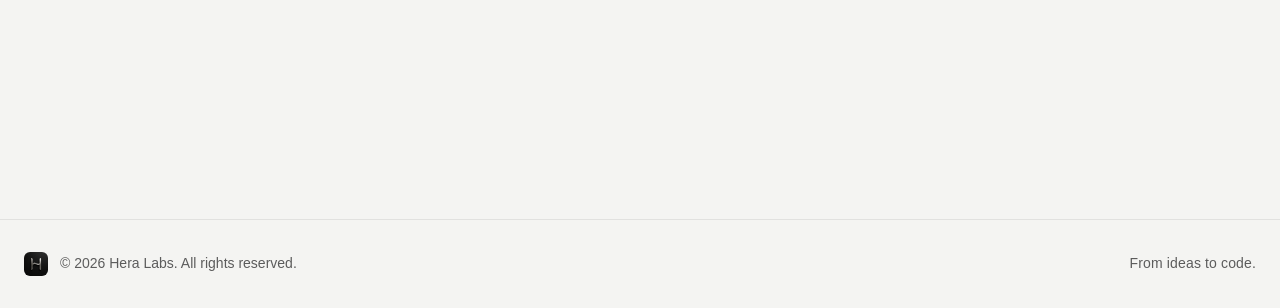
==== commit d5938b54: "feat: implement phase 15 careers section with minimalist studio positioning" ====
--- a/index.html
+++ b/index.html
@@ -126,6 +126,7 @@
   <link rel="stylesheet" href="assets/css/engineering.css">
   <link rel="stylesheet" href="assets/css/ecosystem.css">
   <link rel="stylesheet" href="assets/css/journey.css">
+  <link rel="stylesheet" href="assets/css/careers.css">
   <link rel="stylesheet" href="assets/css/contact.css">
 </head>
 <body>
@@ -149,6 +150,7 @@
           <li><a href="#products" class="header__nav-link" data-i18n="navigation.products">Products</a></li>
           <li><a href="#technology" class="header__nav-link" data-i18n="navigation.technology">Technology</a></li>
           <li><a href="#roadmap" class="header__nav-link" data-i18n="navigation.roadmap">Roadmap</a></li>
+          <li><a href="#careers" class="header__nav-link" data-i18n="navigation.careers">Careers</a></li>
           <li><a href="#connect" class="header__nav-link" data-i18n="navigation.contact">Contact</a></li>
         </ul>
       </nav>
@@ -668,6 +670,28 @@
       </div>
     </section>
 
+    <section id="careers" class="section section--careers" aria-labelledby="careers-heading">
+      <div class="container">
+
+        <div class="careers__grid">
+
+          <div class="careers__content">
+            <p class="careers__eyebrow motion-reveal" data-i18n="careers.eyebrow">CAREERS</p>
+            <h2 class="careers__title motion-reveal" id="careers-heading" data-i18n="careers.title">Build something that matters.</h2>
+            <p class="careers__intro motion-reveal" data-i18n="careers.supporting">Hera Labs is growing. We care about thoughtful products, good engineering, and meaningful details.</p>
+          </div>
+
+          <div class="careers__aside">
+            <p class="careers__availability motion-reveal" data-i18n="careers.availability">We are not actively hiring right now.</p>
+            <p class="careers__closing motion-reveal" data-i18n="careers.closing">But if you would like to work with us, we would be glad to hear from you.</p>
+            <a href="#connect" class="careers__cta motion-reveal" data-i18n="careers.cta">Get in touch</a>
+          </div>
+
+        </div>
+
+      </div>
+    </section>
+
     <section id="connect" class="section section--connect" aria-labelledby="connect-heading">
       <div class="container">
 
--- a/assets/css/careers.css
+++ b/assets/css/careers.css
@@ -0,0 +1,191 @@
+/* ==========================================================================
+   HERA LABS — Careers Section
+   Phase 15: Careers
+   ========================================================================== */
+
+
+/* --------------------------------------------------------------------------
+   1. Section Layout
+   -------------------------------------------------------------------------- */
+
+.section--careers {
+  padding-block: var(--space-10) var(--space-9);
+  border-top: 1px solid var(--color-divider);
+}
+
+.careers__grid {
+  display: grid;
+  grid-template-columns: 1fr 1fr;
+  align-items: start;
+  gap: var(--space-8);
+}
+
+
+/* --------------------------------------------------------------------------
+   2. Left Column
+   -------------------------------------------------------------------------- */
+
+.careers__content {
+  max-width: 480px;
+}
+
+.careers__eyebrow {
+  font-size: var(--font-size-xs);
+  font-weight: var(--font-weight-medium);
+  letter-spacing: 0.14em;
+  text-transform: uppercase;
+  color: var(--color-text-secondary);
+  margin-bottom: var(--space-5);
+}
+
+.careers__title {
+  font-size: clamp(2rem, 3.5vw, 2.75rem);
+  font-weight: var(--font-weight-semibold);
+  line-height: 1.1;
+  letter-spacing: -0.03em;
+  color: var(--color-text-primary);
+  margin-bottom: var(--space-5);
+  max-width: 16ch;
+}
+
+.careers__intro {
+  font-size: clamp(var(--font-size-base), 1.5vw, var(--font-size-lg));
+  line-height: var(--line-height-relaxed);
+  color: var(--color-text-secondary);
+  max-width: 42ch;
+}
+
+
+/* --------------------------------------------------------------------------
+   3. Right Column
+   -------------------------------------------------------------------------- */
+
+.careers__aside {
+  max-width: 420px;
+  justify-self: end;
+}
+
+.careers__availability {
+  font-size: var(--font-size-sm);
+  font-weight: var(--font-weight-medium);
+  line-height: var(--line-height-relaxed);
+  color: var(--color-text-secondary);
+  margin-bottom: var(--space-5);
+}
+
+.careers__closing {
+  font-size: clamp(var(--font-size-base), 1.5vw, var(--font-size-lg));
+  line-height: var(--line-height-relaxed);
+  color: var(--color-text-secondary);
+  margin-bottom: var(--space-7);
+  max-width: 38ch;
+}
+
+.careers__cta {
+  display: inline-flex;
+  align-items: center;
+  justify-content: center;
+  padding: var(--space-3) var(--space-6);
+  font-size: var(--font-size-sm);
+  font-weight: var(--font-weight-medium);
+  line-height: 1;
+  color: var(--color-text-primary);
+  text-decoration: none;
+  background-color: var(--color-card);
+  border: 1px solid var(--color-border);
+  border-radius: var(--radius-md);
+  transition:
+    transform 200ms cubic-bezier(0.22, 1, 0.36, 1),
+    border-color 250ms cubic-bezier(0.22, 1, 0.36, 1),
+    box-shadow 250ms cubic-bezier(0.22, 1, 0.36, 1);
+}
+
+.careers__cta:hover {
+  transform: translate3d(0, -2px, 0);
+  border-color: var(--color-accent);
+  box-shadow: var(--shadow-contact-hover);
+}
+
+.careers__cta:focus-visible {
+  outline: 2px solid var(--color-accent);
+  outline-offset: 2px;
+}
+
+
+/* --------------------------------------------------------------------------
+   4. Scroll Reveal Stagger
+   -------------------------------------------------------------------------- */
+
+.careers__eyebrow.motion-reveal {
+  transition-delay: 0ms;
+}
+
+.careers__title.motion-reveal {
+  transition-delay: 80ms;
+}
+
+.careers__intro.motion-reveal {
+  transition-delay: 160ms;
+}
+
+.careers__availability.motion-reveal {
+  transition-delay: 200ms;
+}
+
+.careers__closing.motion-reveal {
+  transition-delay: 280ms;
+}
+
+.careers__cta.motion-reveal {
+  transition-delay: 360ms;
+}
+
+
+/* --------------------------------------------------------------------------
+   5. Responsive
+   -------------------------------------------------------------------------- */
+
+@media (max-width: 1024px) {
+  .section--careers {
+    padding-block: var(--space-9) var(--space-8);
+  }
+
+  .careers__grid {
+    gap: var(--space-7);
+  }
+}
+
+@media (max-width: 768px) {
+  .careers__grid {
+    grid-template-columns: 1fr;
+    gap: var(--space-8);
+  }
+
+  .careers__content,
+  .careers__aside {
+    max-width: none;
+    justify-self: start;
+  }
+
+  .careers__intro,
+  .careers__closing {
+    max-width: none;
+  }
+}
+
+@media (max-width: 480px) {
+  .section--careers {
+    padding-block: var(--space-8) var(--space-7);
+  }
+
+  .careers__cta {
+    width: 100%;
+    padding-block: var(--space-4);
+  }
+}
+
+@media (prefers-reduced-motion: reduce) {
+  .careers__cta:hover {
+    transform: none;
+  }
+}
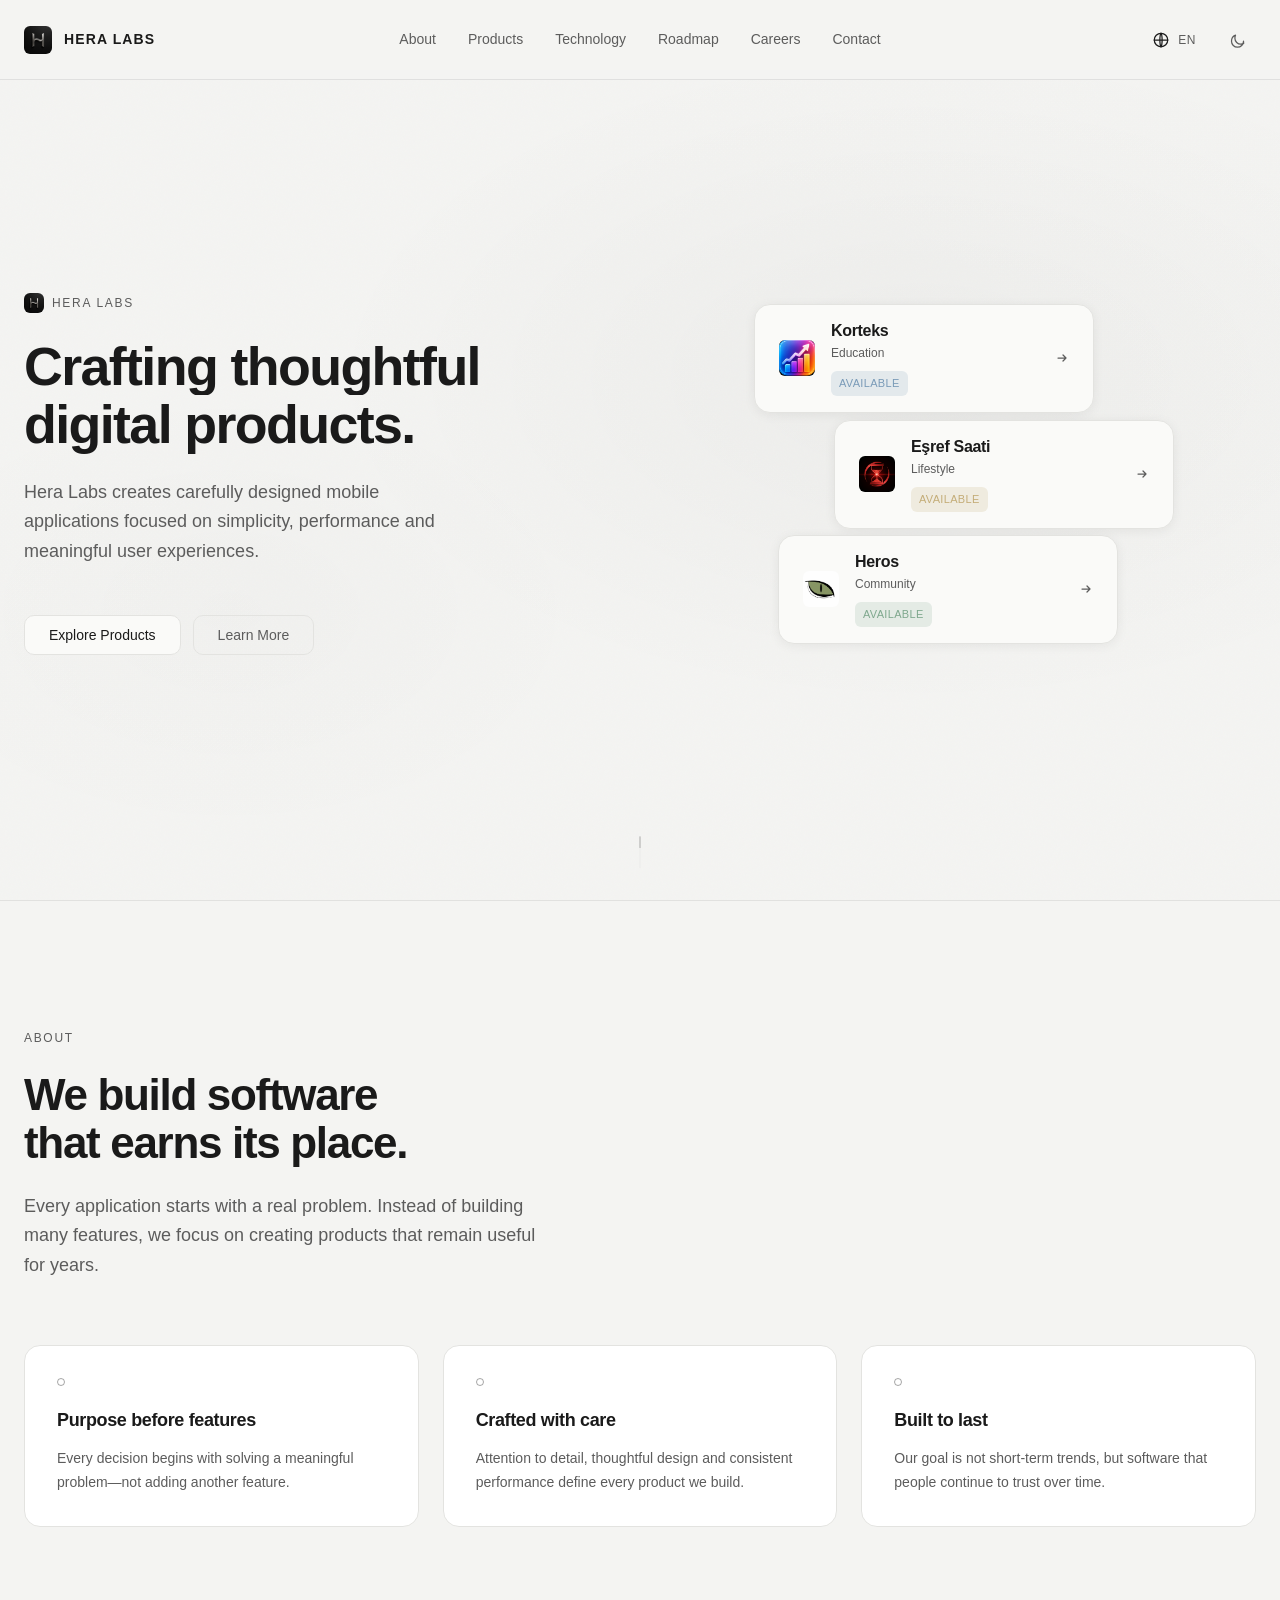
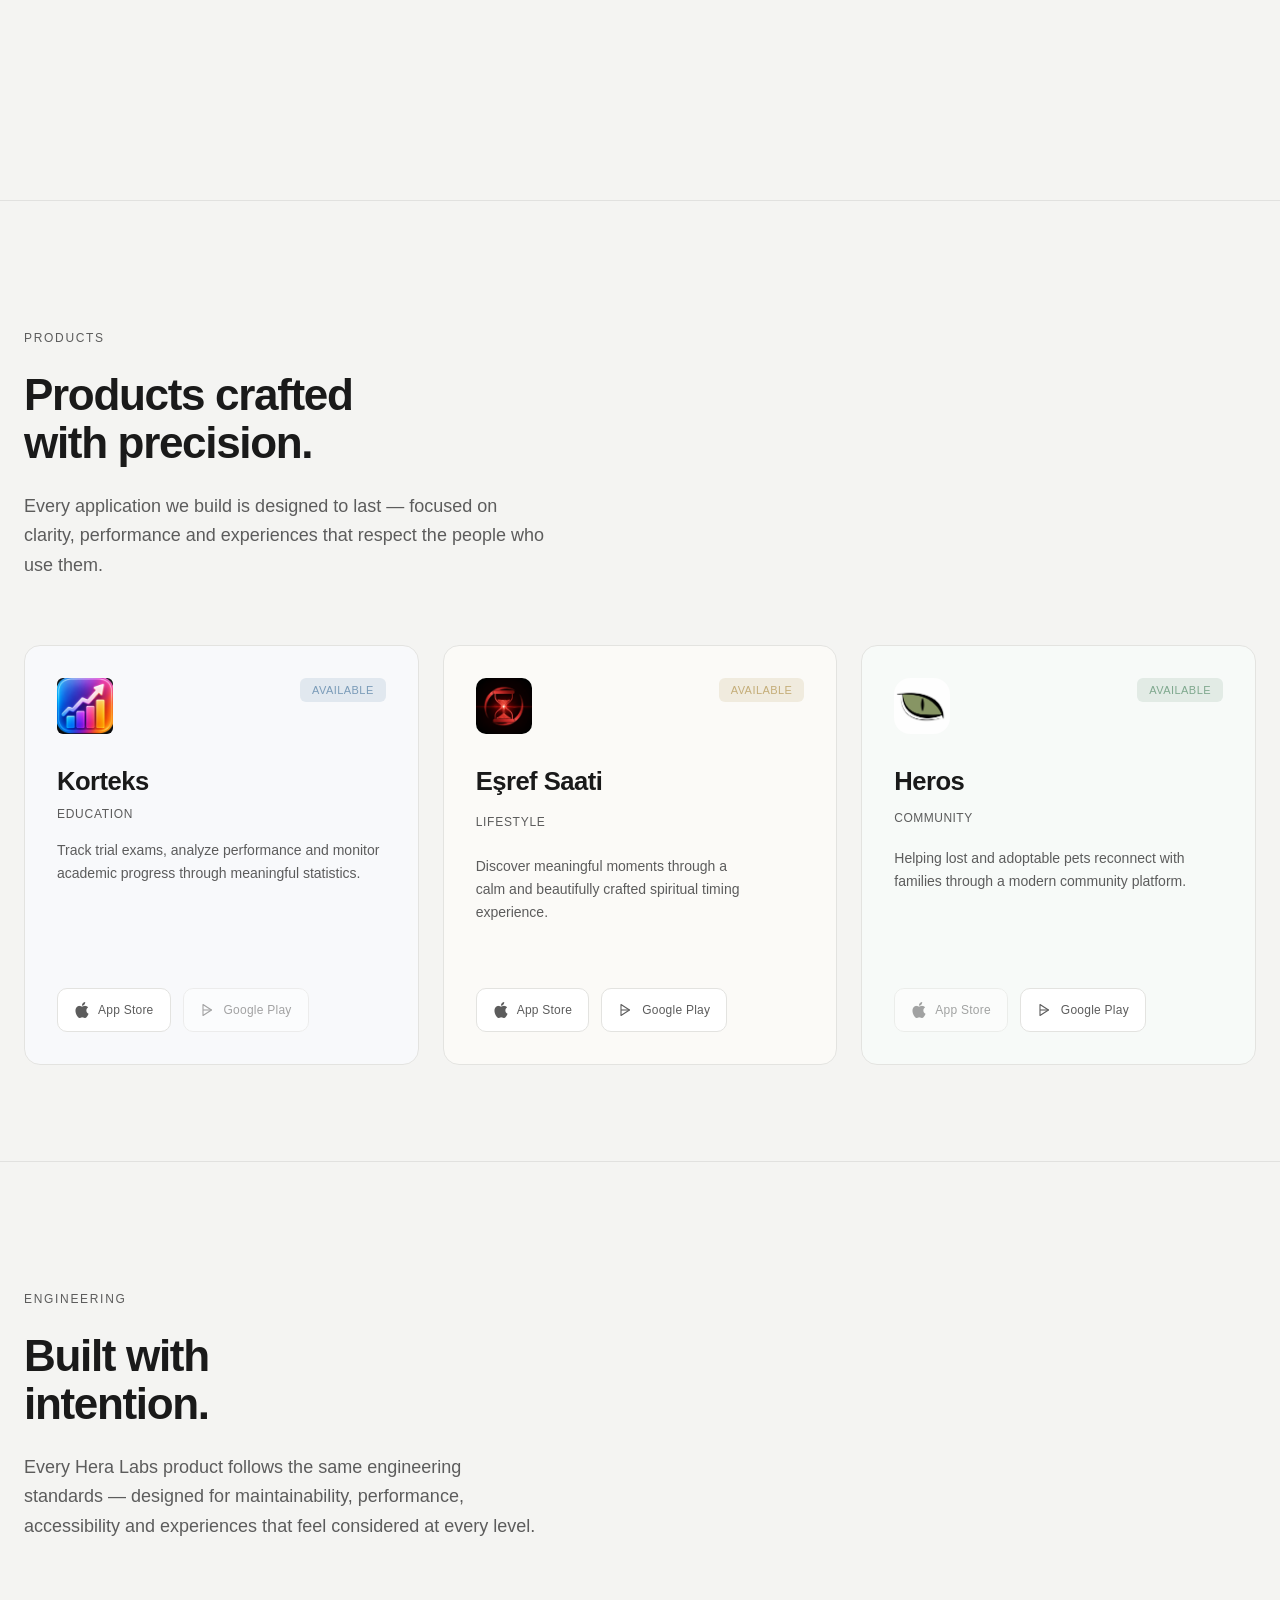
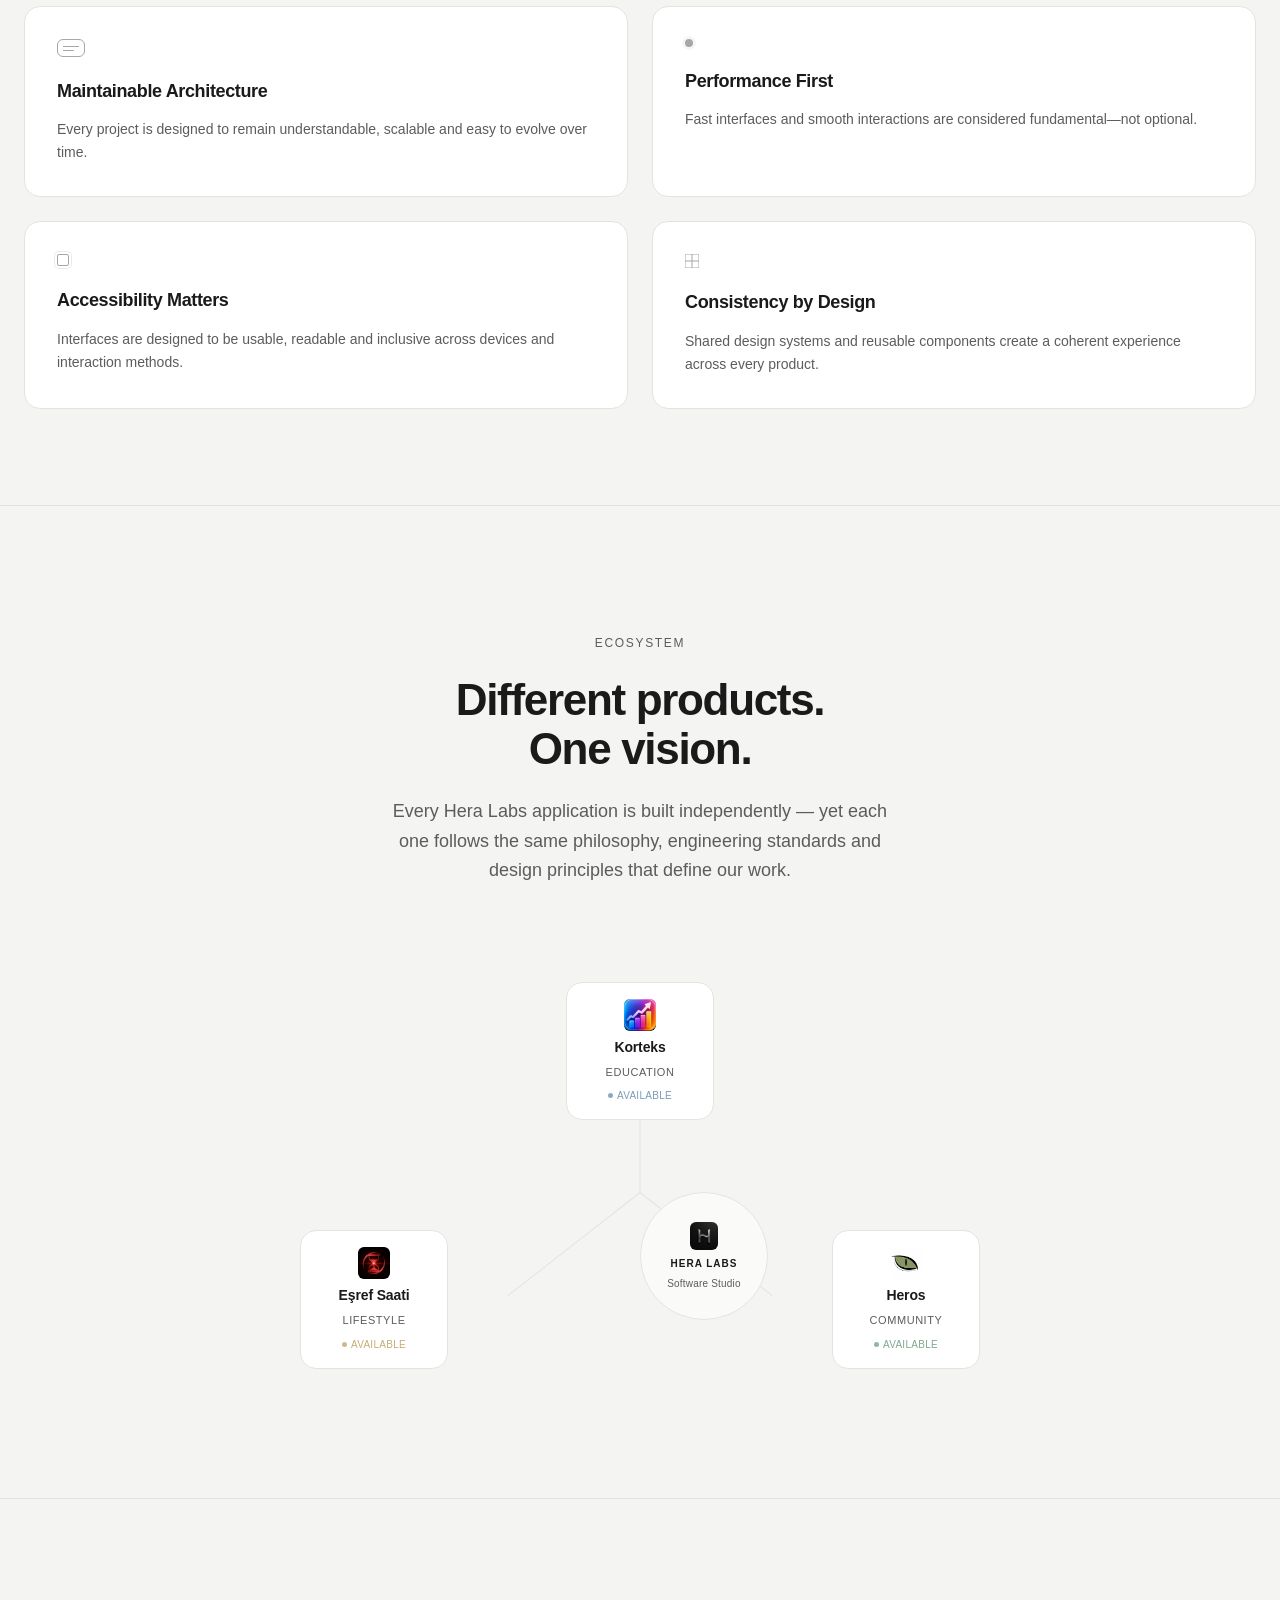
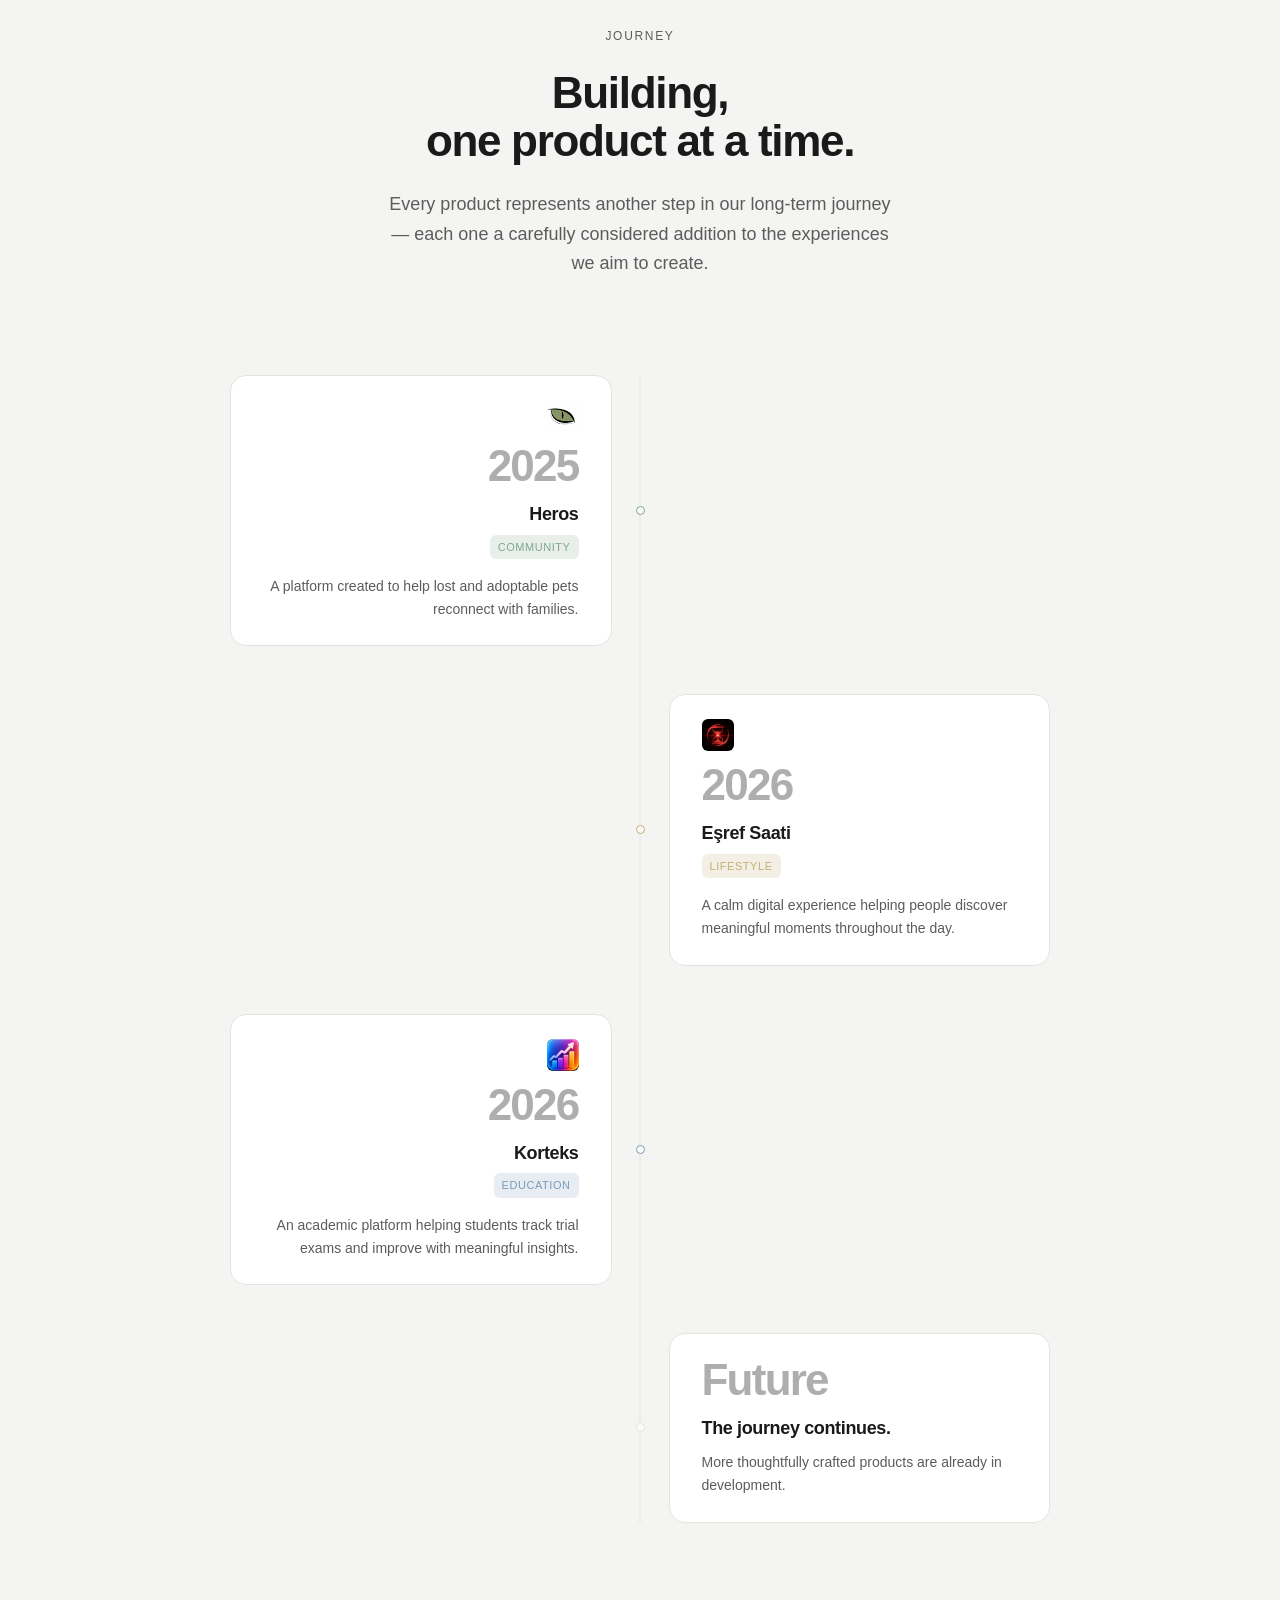
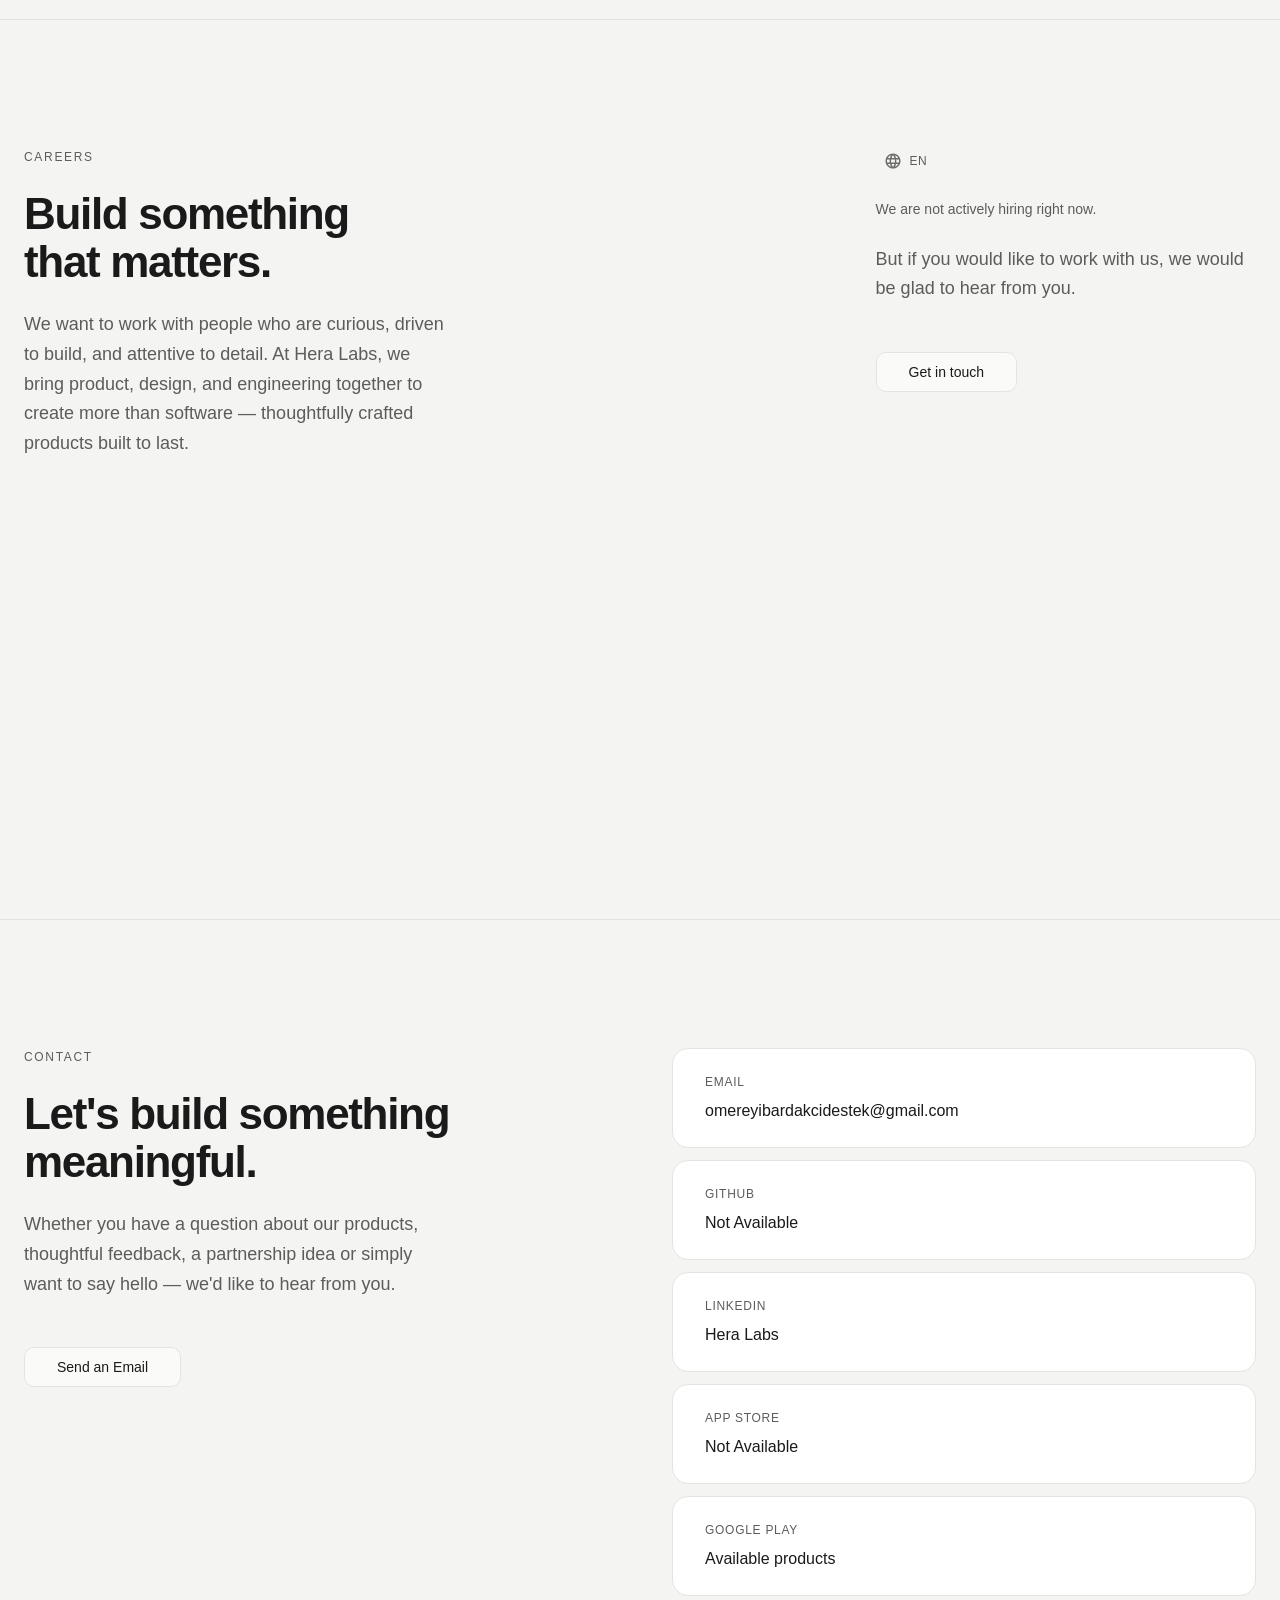
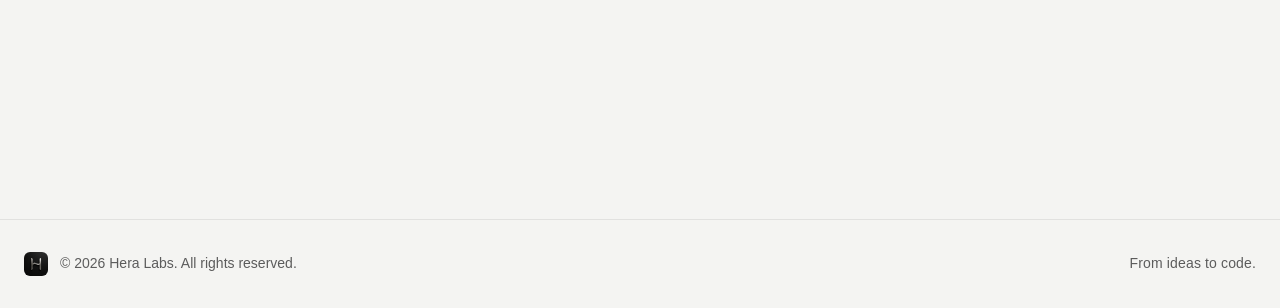
==== commit 2302fe92: "Bugs fixed" ====
--- a/index.html
+++ b/index.html
@@ -159,11 +159,15 @@
       <div class="header__actions">
 
         <!-- Language Switch -->
-        <div class="lang-switch" role="group" data-i18n-aria-label="language.selection">
-          <button type="button" class="lang-switch__btn" data-lang="tr" aria-pressed="false" data-i18n-aria="language.turkish">TR</button>
-          <span class="lang-switch__divider" aria-hidden="true"></span>
-          <button type="button" class="lang-switch__btn lang-switch__btn--active" data-lang="en" aria-pressed="true" data-i18n-aria="language.english">EN</button>
-        </div>
+        <button type="button" class="lang-switch__toggle" aria-label="Switch to Turkish">
+          <span class="lang-switch__icon" aria-hidden="true">
+            <svg width="18" height="18" viewBox="0 0 18 18" fill="none" xmlns="http://www.w3.org/2000/svg">
+              <circle cx="9" cy="9" r="6.75" stroke="currentColor" stroke-width="1.25"/>
+              <path d="M2.25 9H15.75M9 2.25C7.5 4.5 7.5 13.5 9 15.75M9 2.25C10.5 4.5 10.5 13.5 9 15.75" stroke="currentColor" stroke-width="1.25" stroke-linecap="round"/>
+            </svg>
+          </span>
+          <span class="lang-switch__code">EN</span>
+        </button>
 
         <!-- Theme Toggle -->
         <button type="button" class="theme-toggle" data-i18n-aria="theme.toggle" aria-pressed="false">
@@ -678,10 +682,16 @@
           <div class="careers__content">
             <p class="careers__eyebrow motion-reveal" data-i18n="careers.eyebrow">CAREERS</p>
             <h2 class="careers__title motion-reveal" id="careers-heading" data-i18n="careers.title">Build something that matters.</h2>
-            <p class="careers__intro motion-reveal" data-i18n="careers.supporting">Hera Labs is growing. We care about thoughtful products, good engineering, and meaningful details.</p>
+            <p class="careers__intro motion-reveal" data-i18n="careers.supporting">We want to work with people who are curious, driven to build, and attentive to detail. At Hera Labs, we bring product, design, and engineering together to create more than software — thoughtfully crafted products built to last.</p>
           </div>
 
           <div class="careers__aside">
+            <button type="button" class="careers__lang lang-switch__toggle" aria-label="Switch to Turkish">
+              <span class="careers__lang-icon lang-switch__icon" aria-hidden="true">
+                <img src="assets/images/language.svg" alt="" width="18" height="18">
+              </span>
+              <span class="lang-switch__code">EN</span>
+            </button>
             <p class="careers__availability motion-reveal" data-i18n="careers.availability">We are not actively hiring right now.</p>
             <p class="careers__closing motion-reveal" data-i18n="careers.closing">But if you would like to work with us, we would be glad to hear from you.</p>
             <a href="#connect" class="careers__cta motion-reveal" data-i18n="careers.cta">Get in touch</a>
--- a/assets/css/style.css
+++ b/assets/css/style.css
@@ -341,13 +341,10 @@
 /* Language Switch
    -------------------------------------------------------------------------- */
 
-.lang-switch {
-  display: flex;
+.lang-switch__toggle {
+  display: inline-flex;
   align-items: center;
   gap: var(--space-2);
-}
-
-.lang-switch__btn {
   padding: var(--space-1) var(--space-2);
   font-size: var(--font-size-xs);
   font-weight: var(--font-weight-medium);
@@ -359,19 +356,26 @@
     background-color var(--transition-base);
 }
 
-.lang-switch__btn:hover {
-  color: var(--color-text-primary);
-}
-
-.lang-switch__btn--active {
-  color: var(--color-text-primary);
-}
-
-.lang-switch__divider {
-  display: block;
-  width: 1px;
-  height: 12px;
-  background-color: var(--color-border);
+.lang-switch__toggle:hover {
+  color: var(--color-text-primary);
+}
+
+.lang-switch__toggle:focus-visible {
+  outline: 2px solid var(--color-accent);
+  outline-offset: 2px;
+}
+
+.lang-switch__icon {
+  display: flex;
+  align-items: center;
+  justify-content: center;
+  flex-shrink: 0;
+  color: var(--color-text-primary);
+}
+
+.lang-switch__code {
+  line-height: 1;
+  color: var(--color-text-secondary);
 }
 
 
--- a/assets/css/careers.css
+++ b/assets/css/careers.css
@@ -63,6 +63,22 @@
 .careers__aside {
   max-width: 420px;
   justify-self: end;
+}
+
+.careers__lang {
+  margin-bottom: var(--space-5);
+}
+
+.careers__lang-icon img {
+  display: block;
+  width: 18px;
+  height: 18px;
+  object-fit: contain;
+}
+
+[data-theme="light"] .careers__lang-icon img {
+  filter: brightness(0);
+  opacity: 0.55;
 }
 
 .careers__availability {
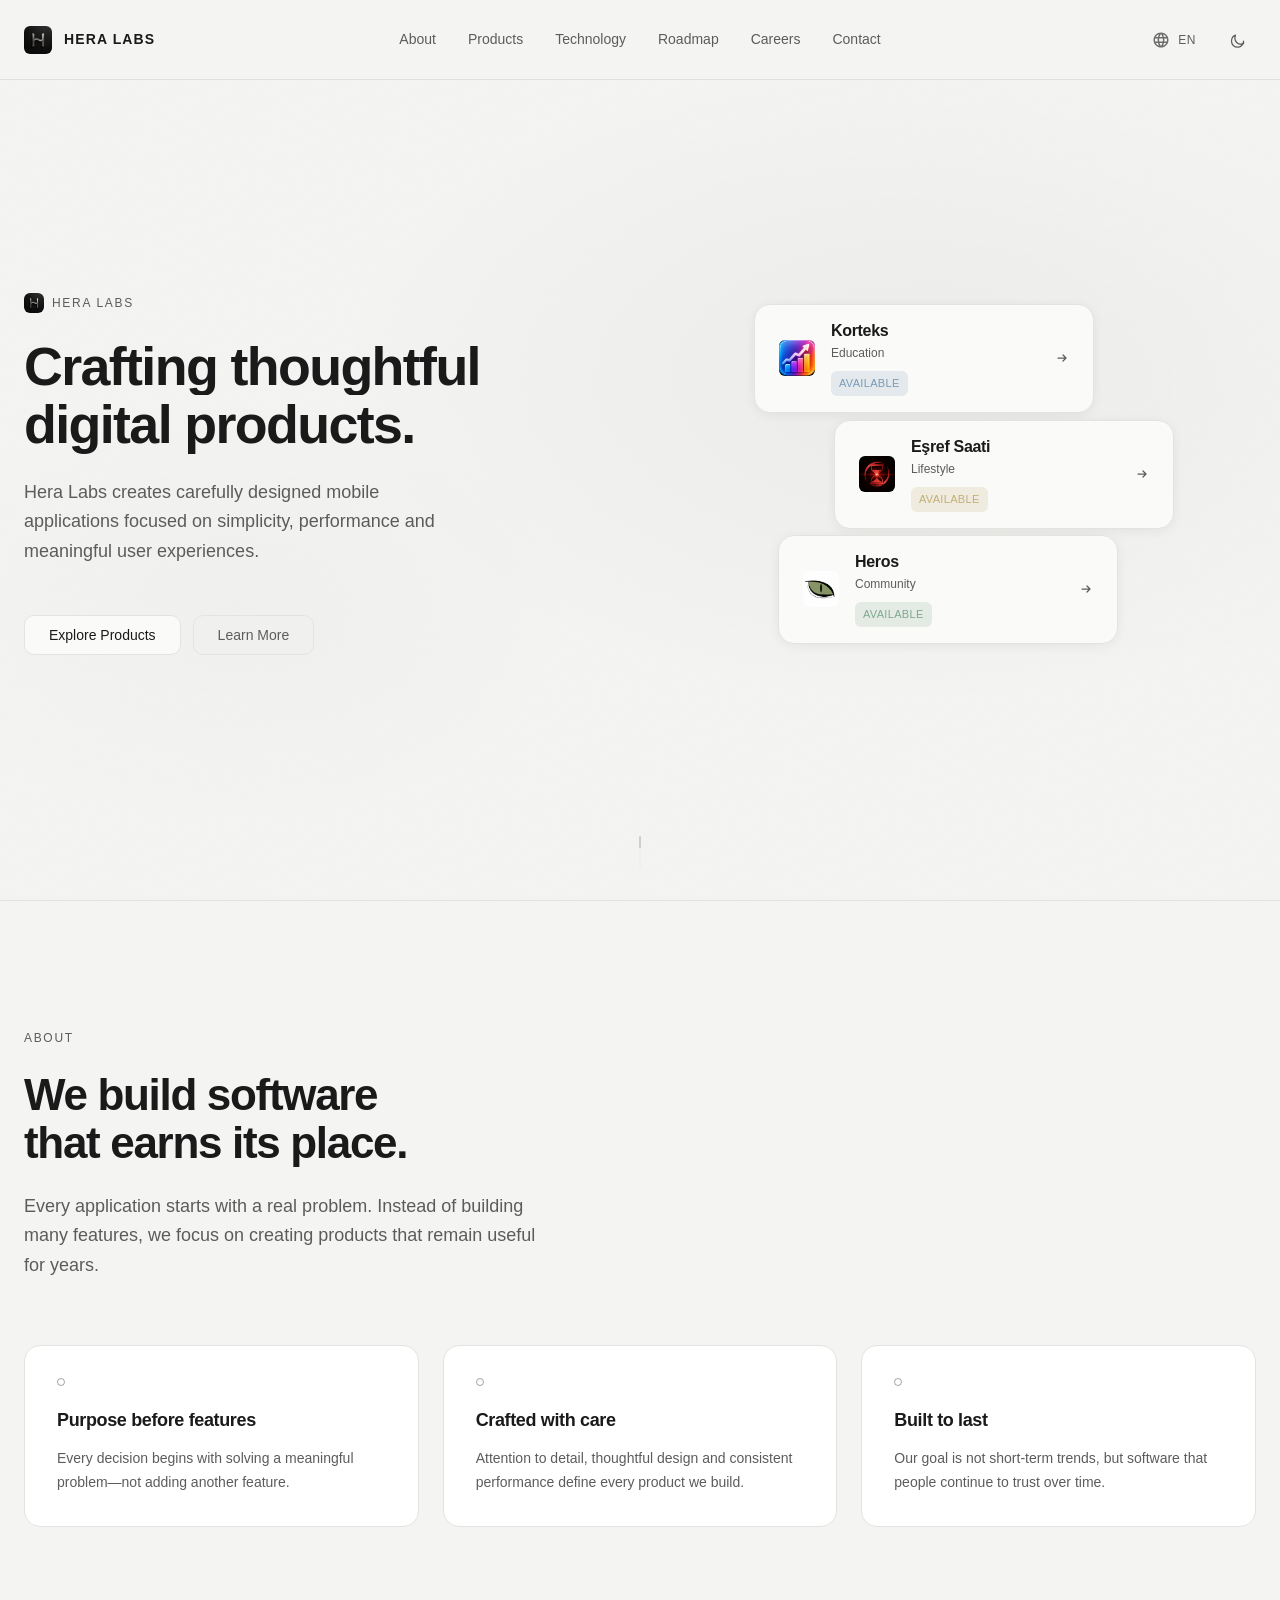
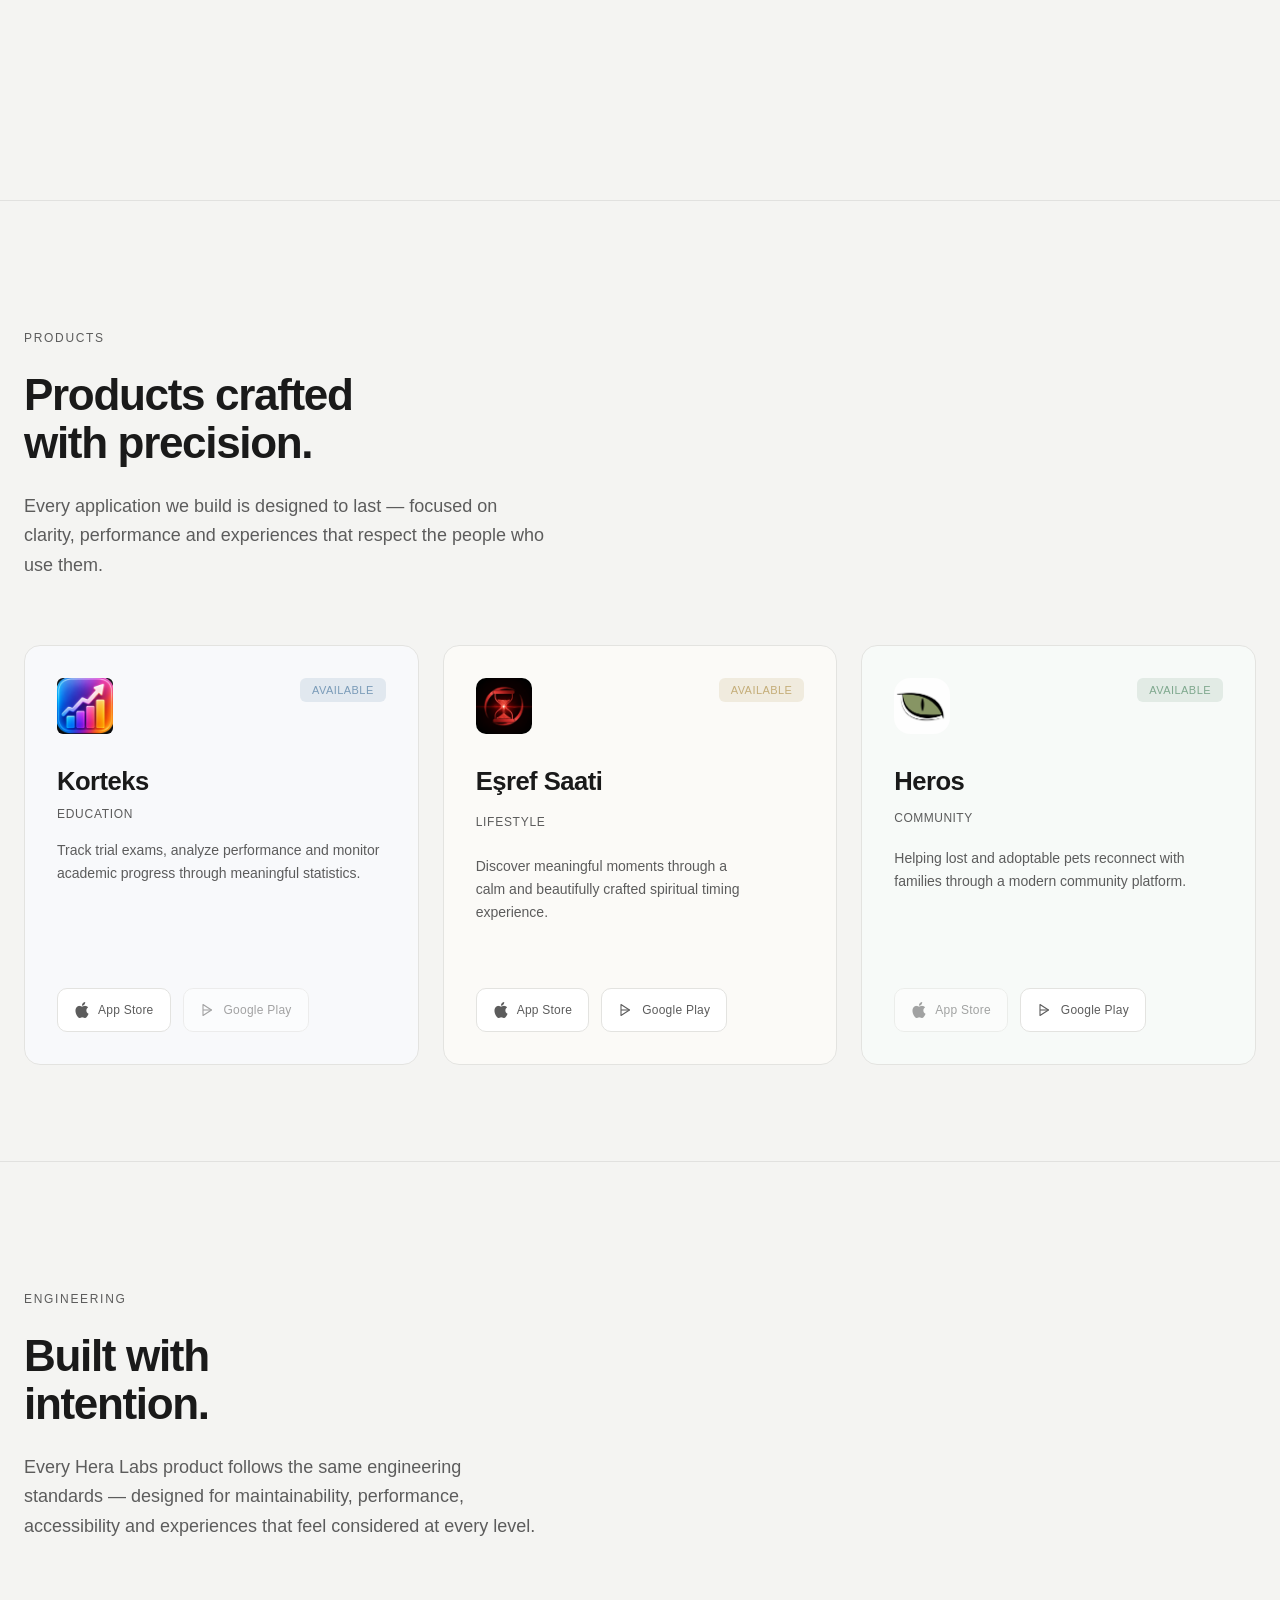
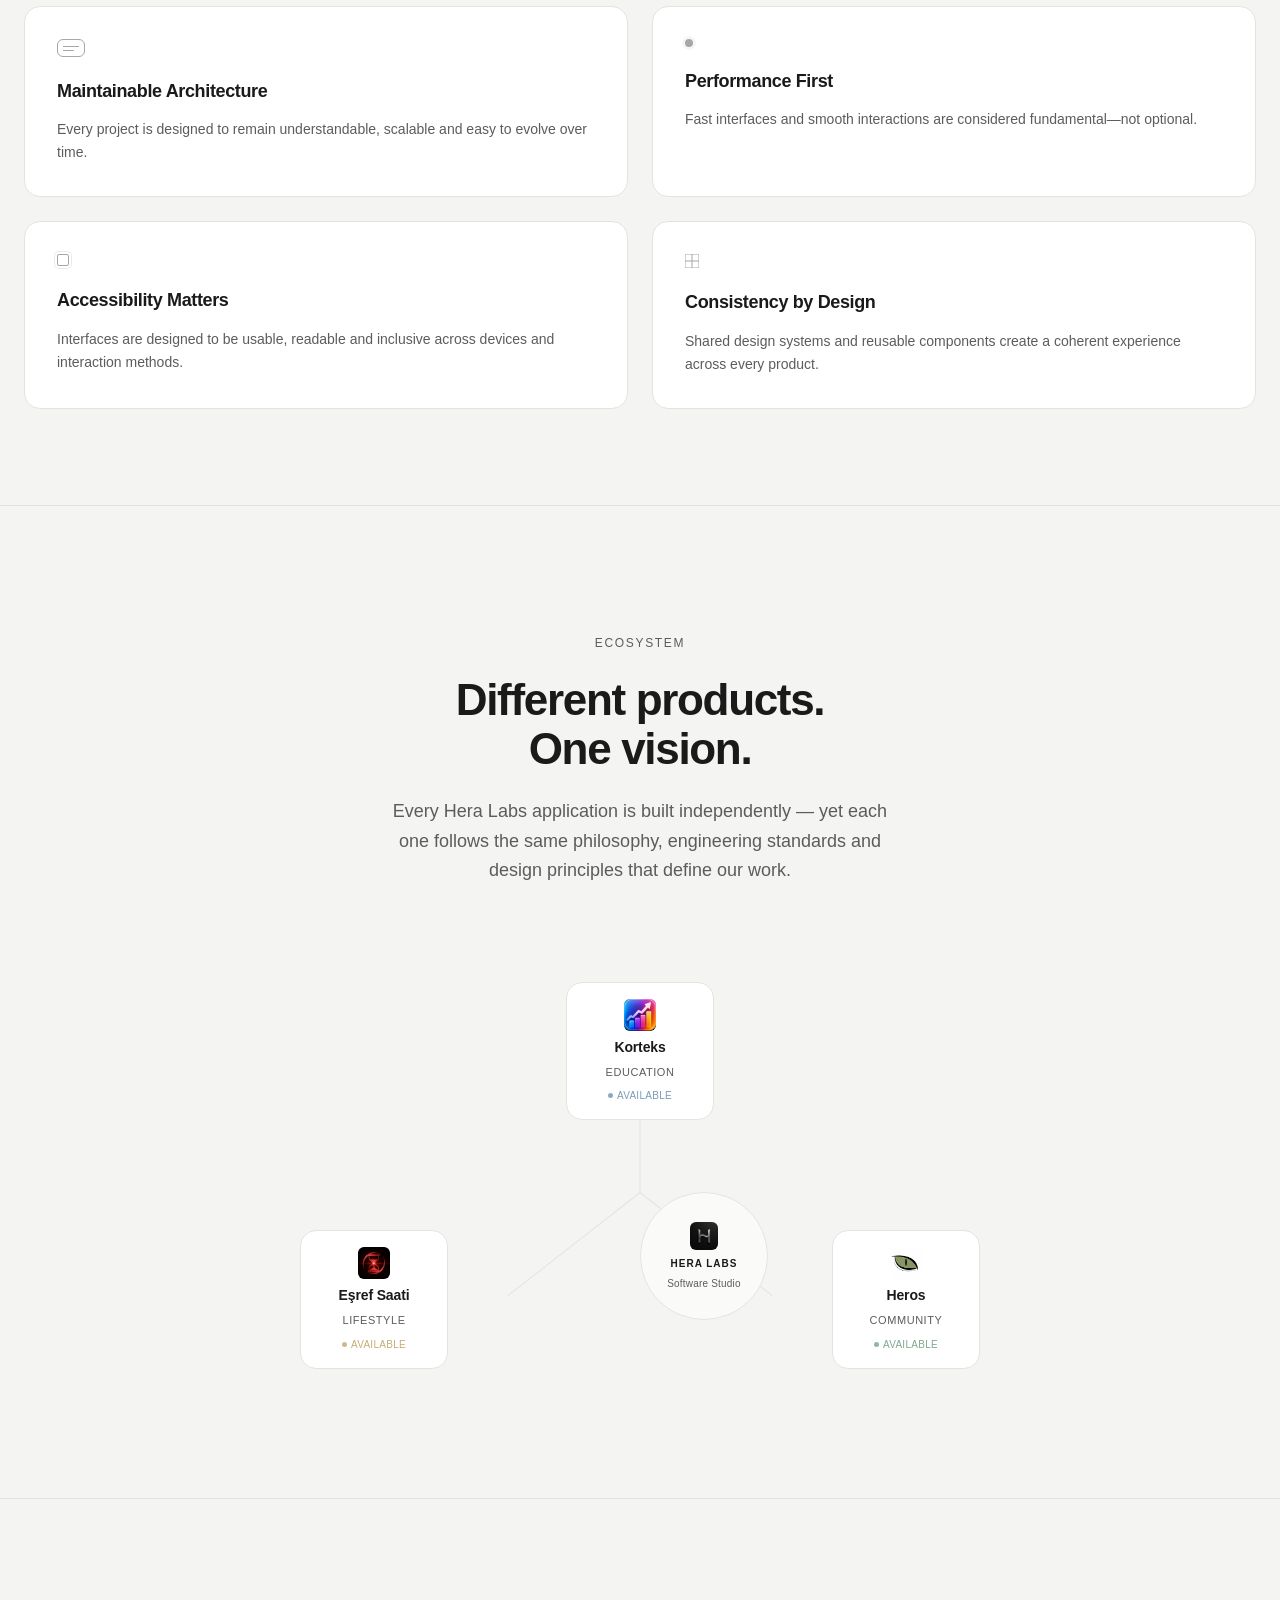
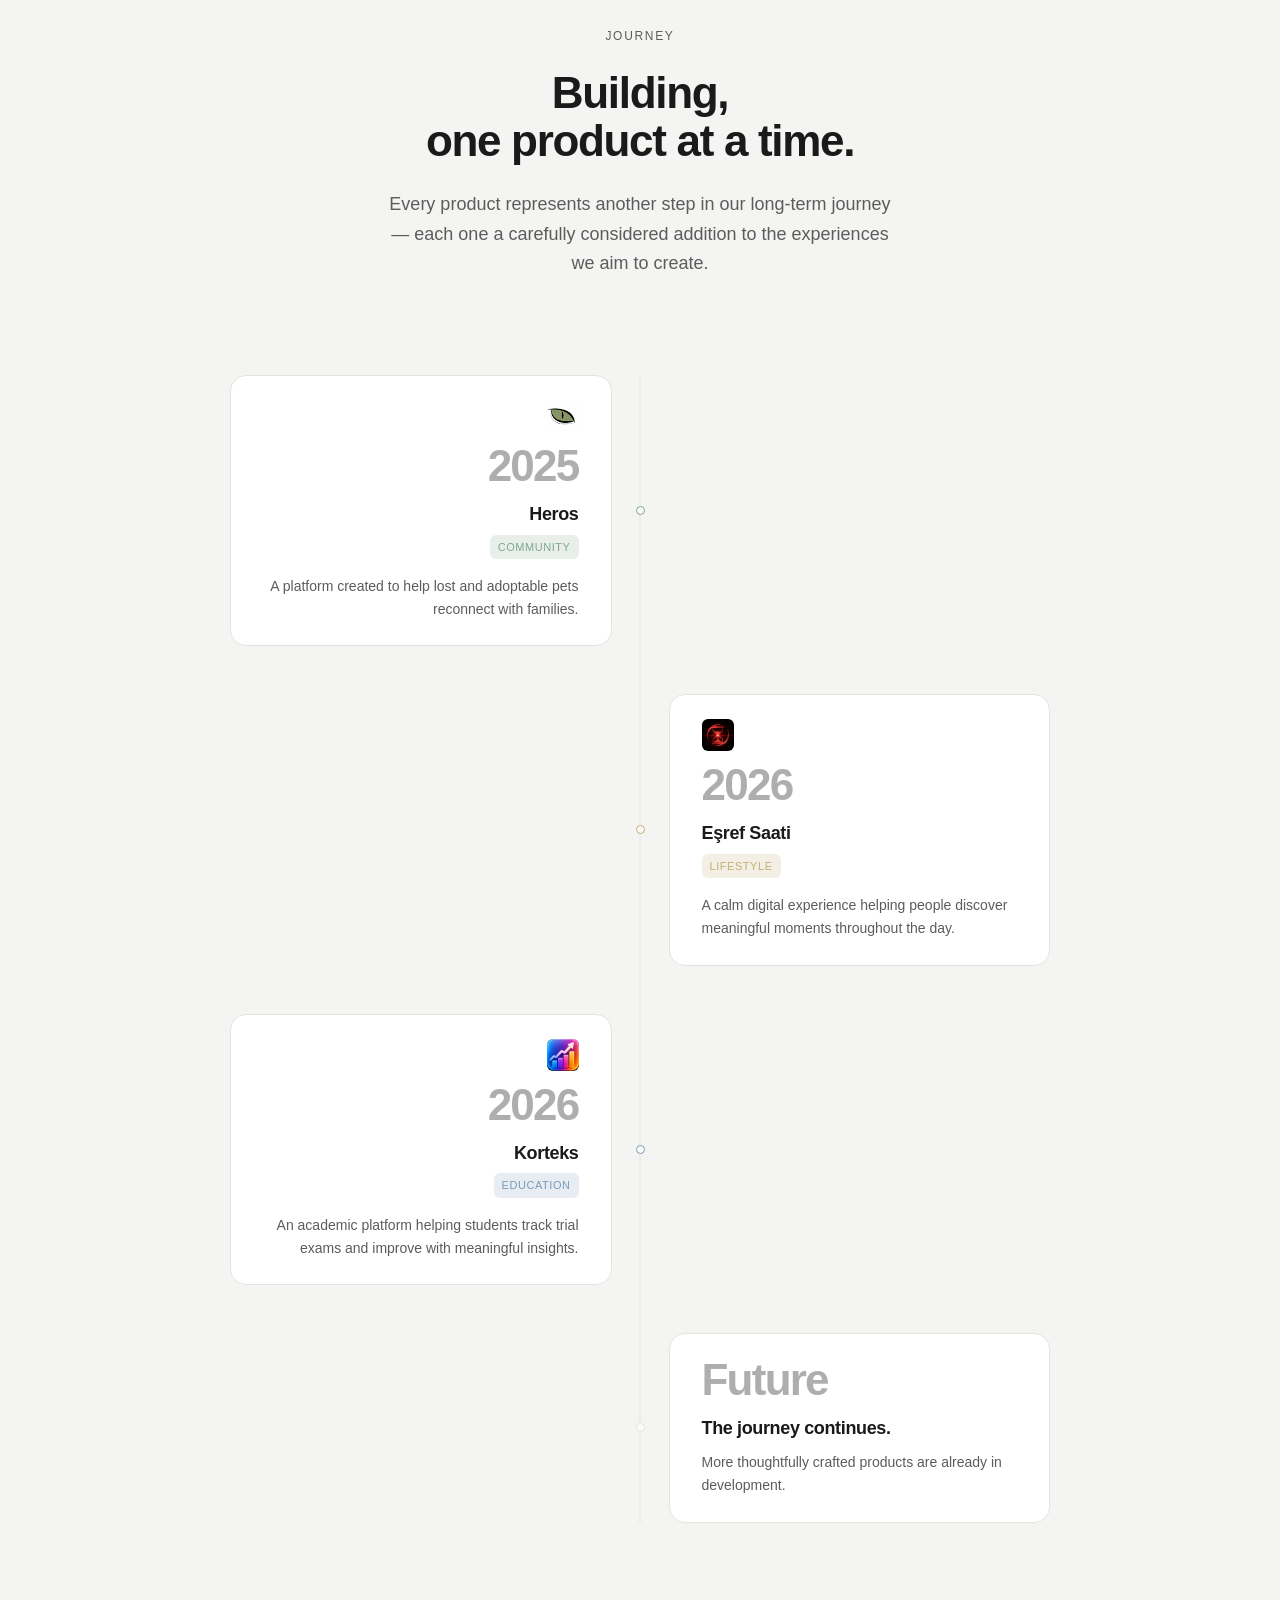
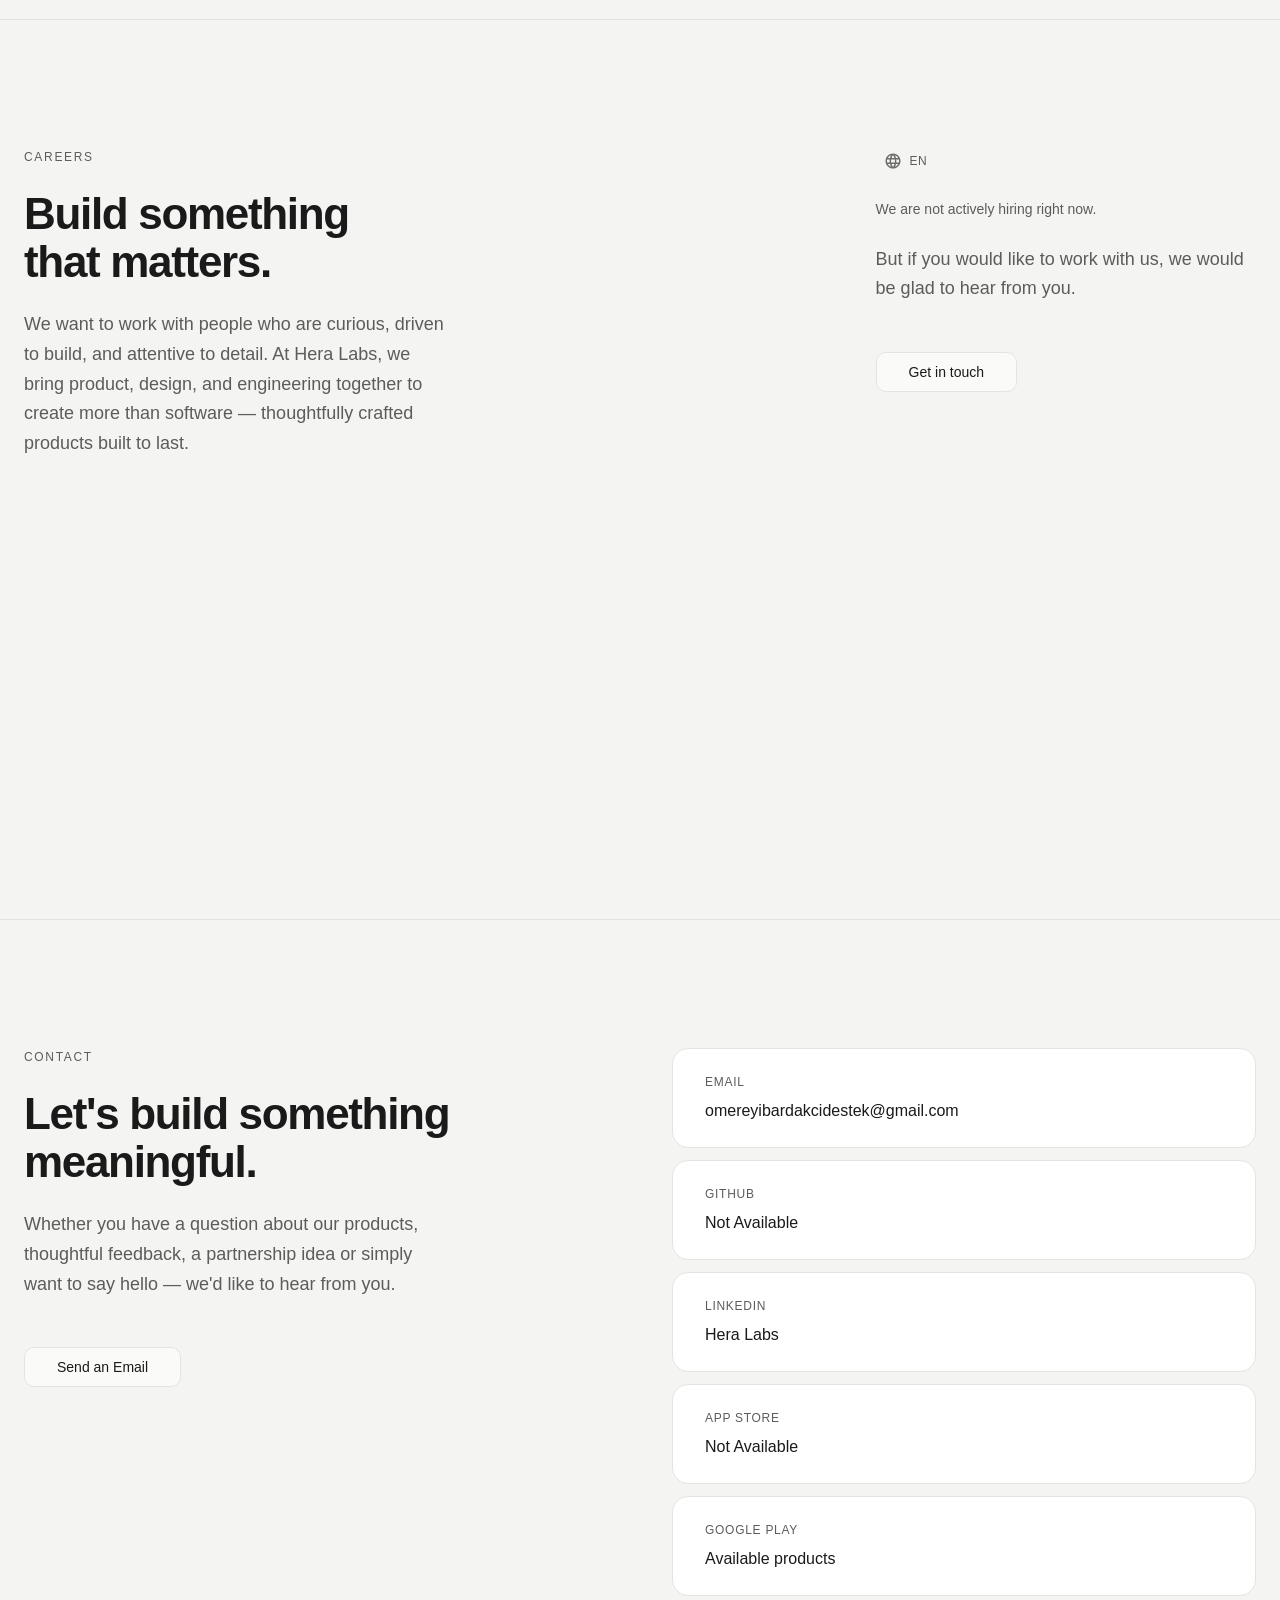
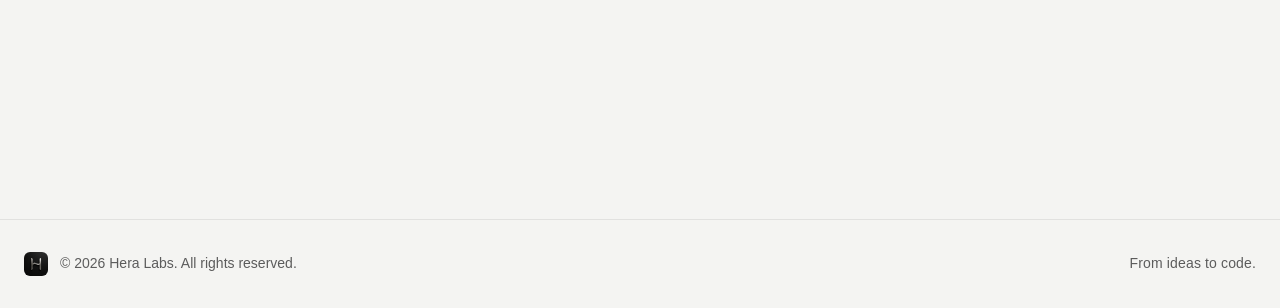
==== commit ca9c2d38: "feat: refine careers text and harmonize language switcher asset" ====
--- a/index.html
+++ b/index.html
@@ -161,10 +161,7 @@
         <!-- Language Switch -->
         <button type="button" class="lang-switch__toggle" aria-label="Switch to Turkish">
           <span class="lang-switch__icon" aria-hidden="true">
-            <svg width="18" height="18" viewBox="0 0 18 18" fill="none" xmlns="http://www.w3.org/2000/svg">
-              <circle cx="9" cy="9" r="6.75" stroke="currentColor" stroke-width="1.25"/>
-              <path d="M2.25 9H15.75M9 2.25C7.5 4.5 7.5 13.5 9 15.75M9 2.25C10.5 4.5 10.5 13.5 9 15.75" stroke="currentColor" stroke-width="1.25" stroke-linecap="round"/>
-            </svg>
+            <img src="assets/images/language.svg" alt="" width="18" height="18" aria-hidden="true">
           </span>
           <span class="lang-switch__code">EN</span>
         </button>
@@ -688,7 +685,7 @@
           <div class="careers__aside">
             <button type="button" class="careers__lang lang-switch__toggle" aria-label="Switch to Turkish">
               <span class="careers__lang-icon lang-switch__icon" aria-hidden="true">
-                <img src="assets/images/language.svg" alt="" width="18" height="18">
+                <img src="assets/images/language.svg" alt="" width="18" height="18" aria-hidden="true">
               </span>
               <span class="lang-switch__code">EN</span>
             </button>
--- a/assets/css/style.css
+++ b/assets/css/style.css
@@ -373,6 +373,18 @@
   color: var(--color-text-primary);
 }
 
+.lang-switch__icon img {
+  display: block;
+  width: 18px;
+  height: 18px;
+  object-fit: contain;
+}
+
+[data-theme="light"] .lang-switch__icon img {
+  filter: brightness(0);
+  opacity: 0.55;
+}
+
 .lang-switch__code {
   line-height: 1;
   color: var(--color-text-secondary);
--- a/assets/css/careers.css
+++ b/assets/css/careers.css
@@ -67,18 +67,6 @@
 
 .careers__lang {
   margin-bottom: var(--space-5);
-}
-
-.careers__lang-icon img {
-  display: block;
-  width: 18px;
-  height: 18px;
-  object-fit: contain;
-}
-
-[data-theme="light"] .careers__lang-icon img {
-  filter: brightness(0);
-  opacity: 0.55;
 }
 
 .careers__availability {
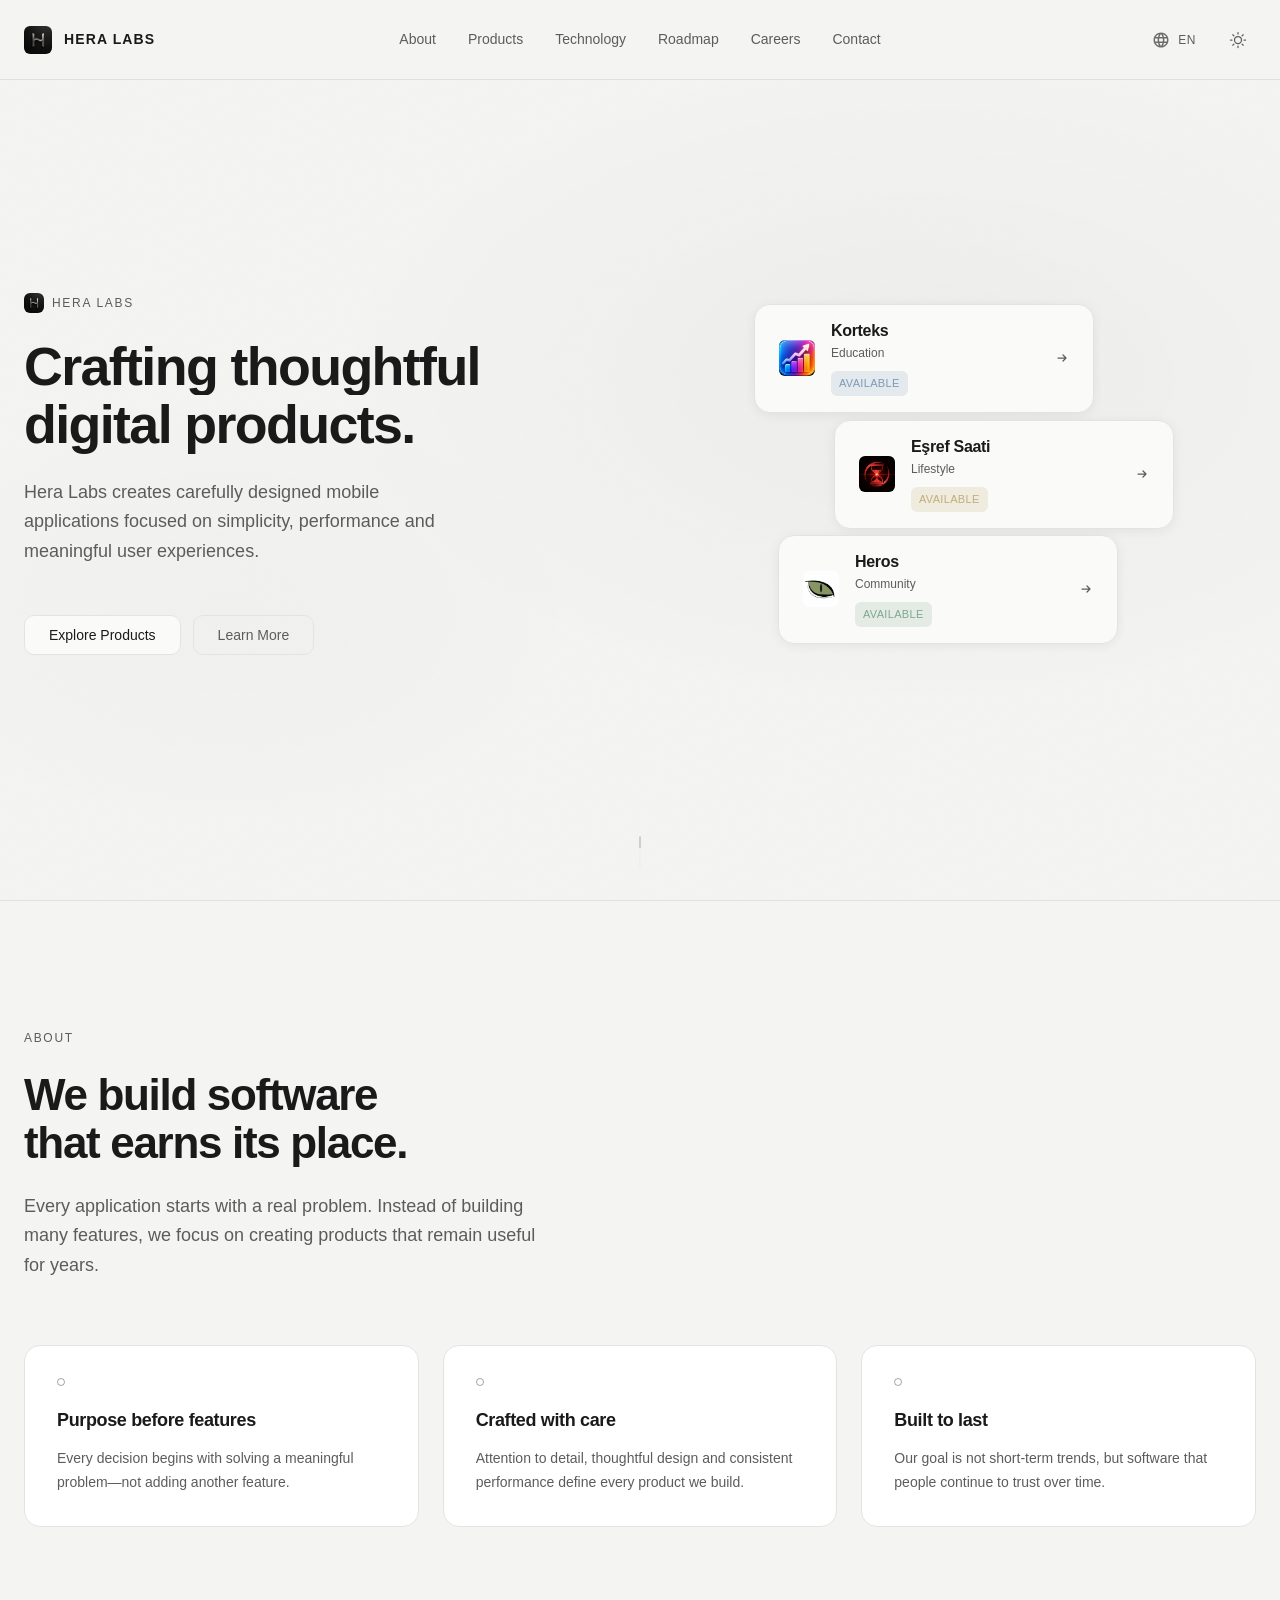
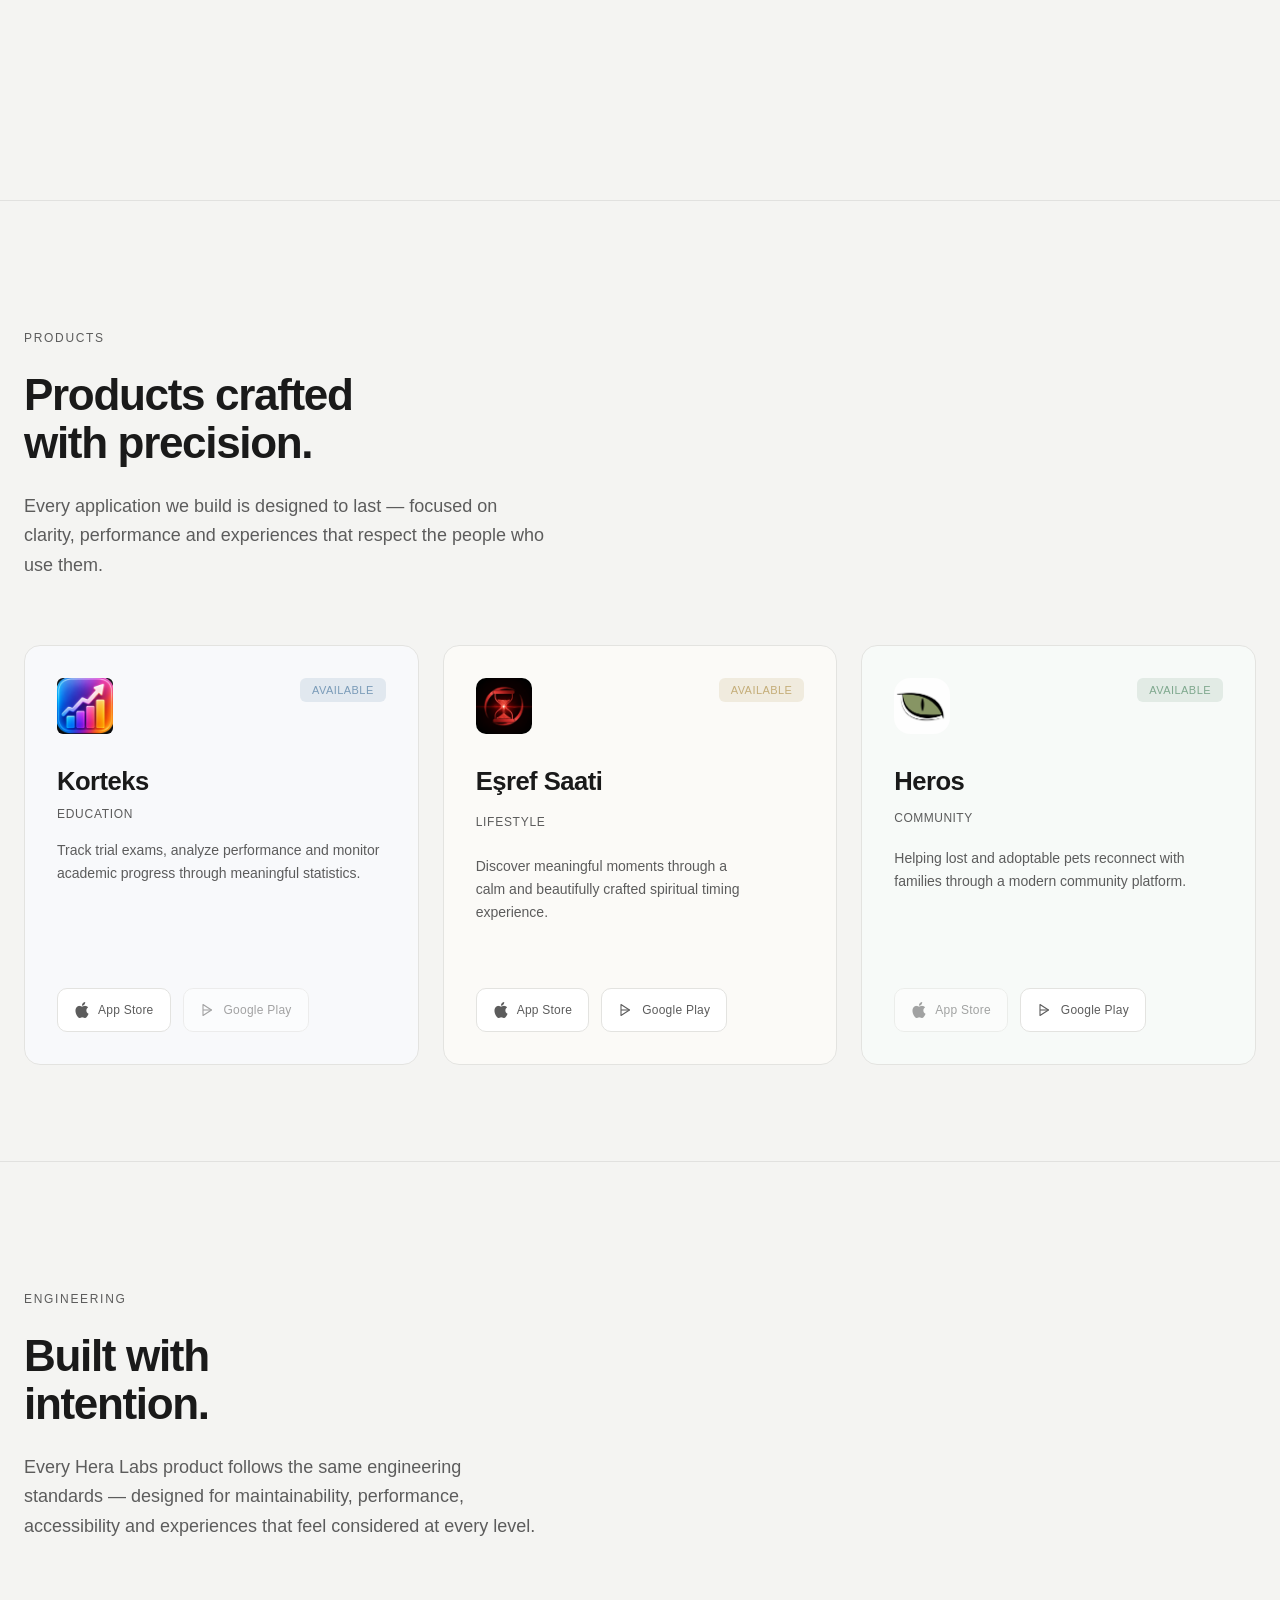
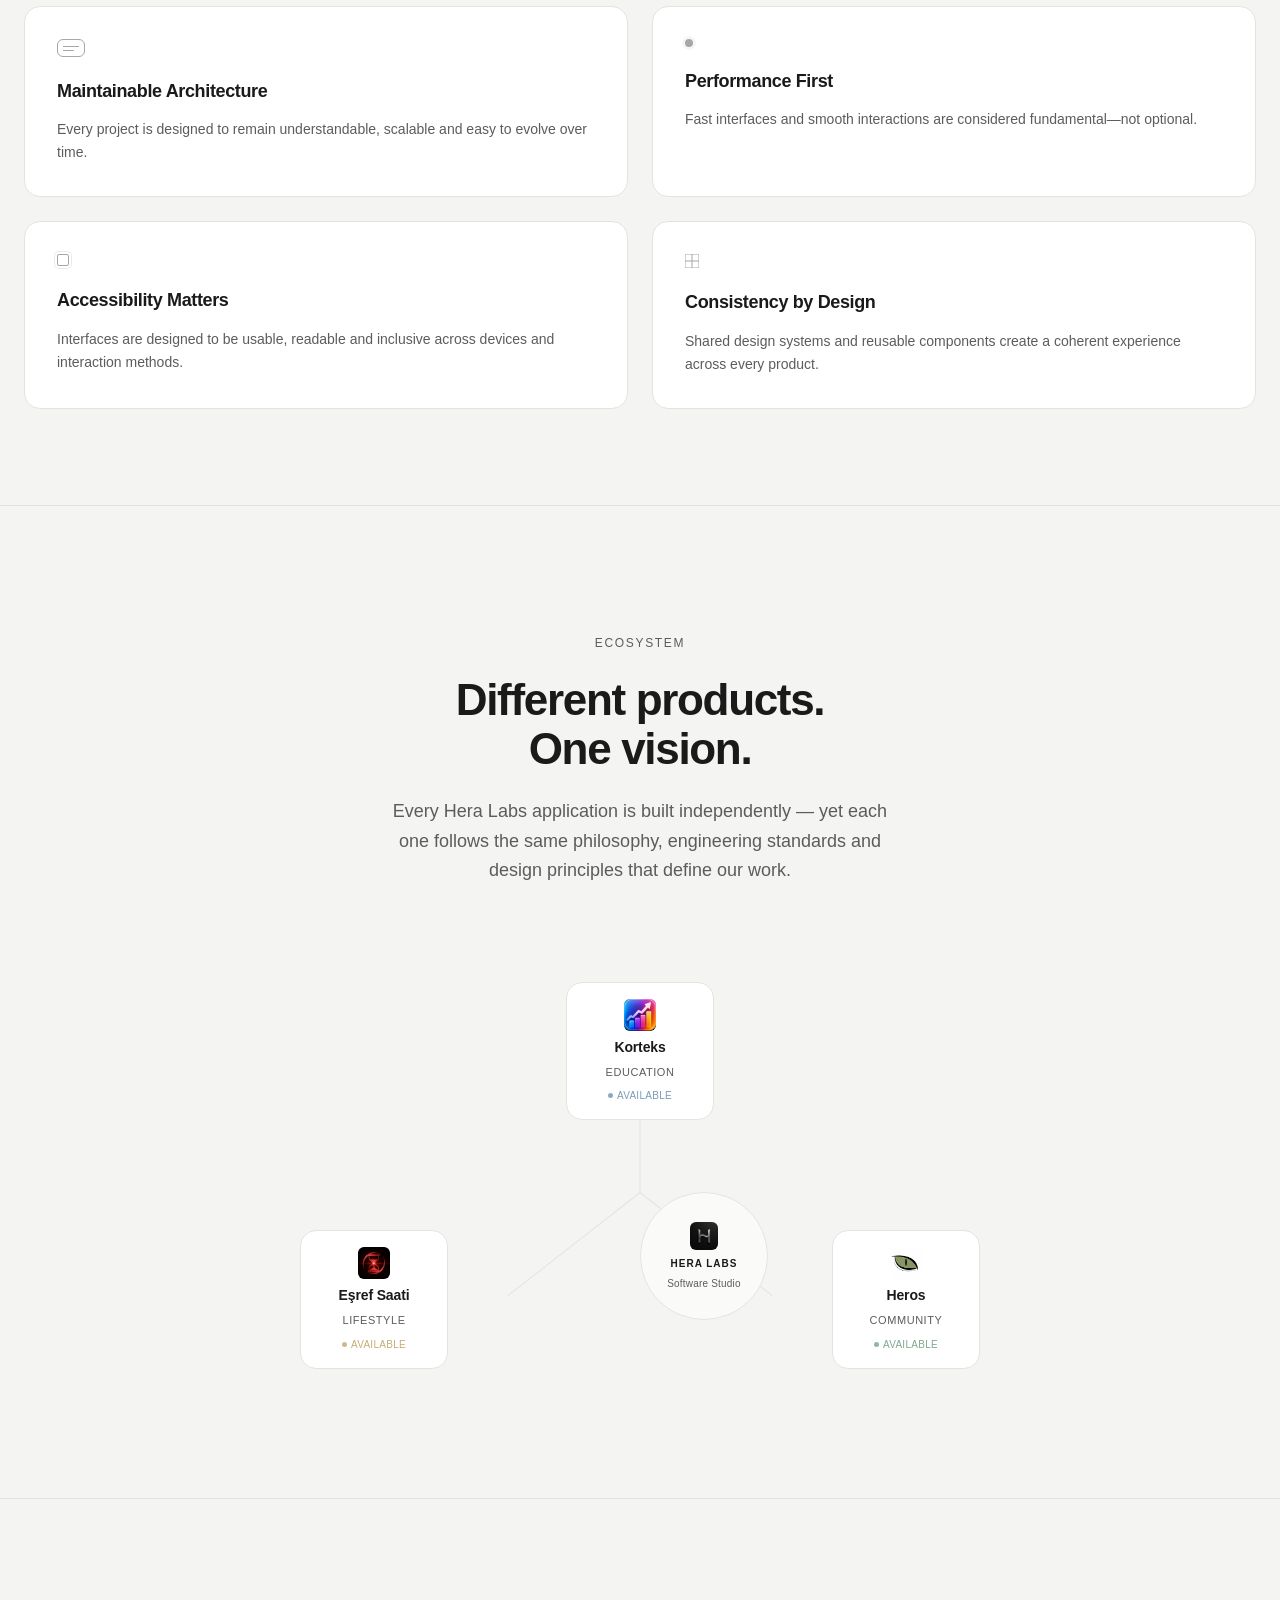
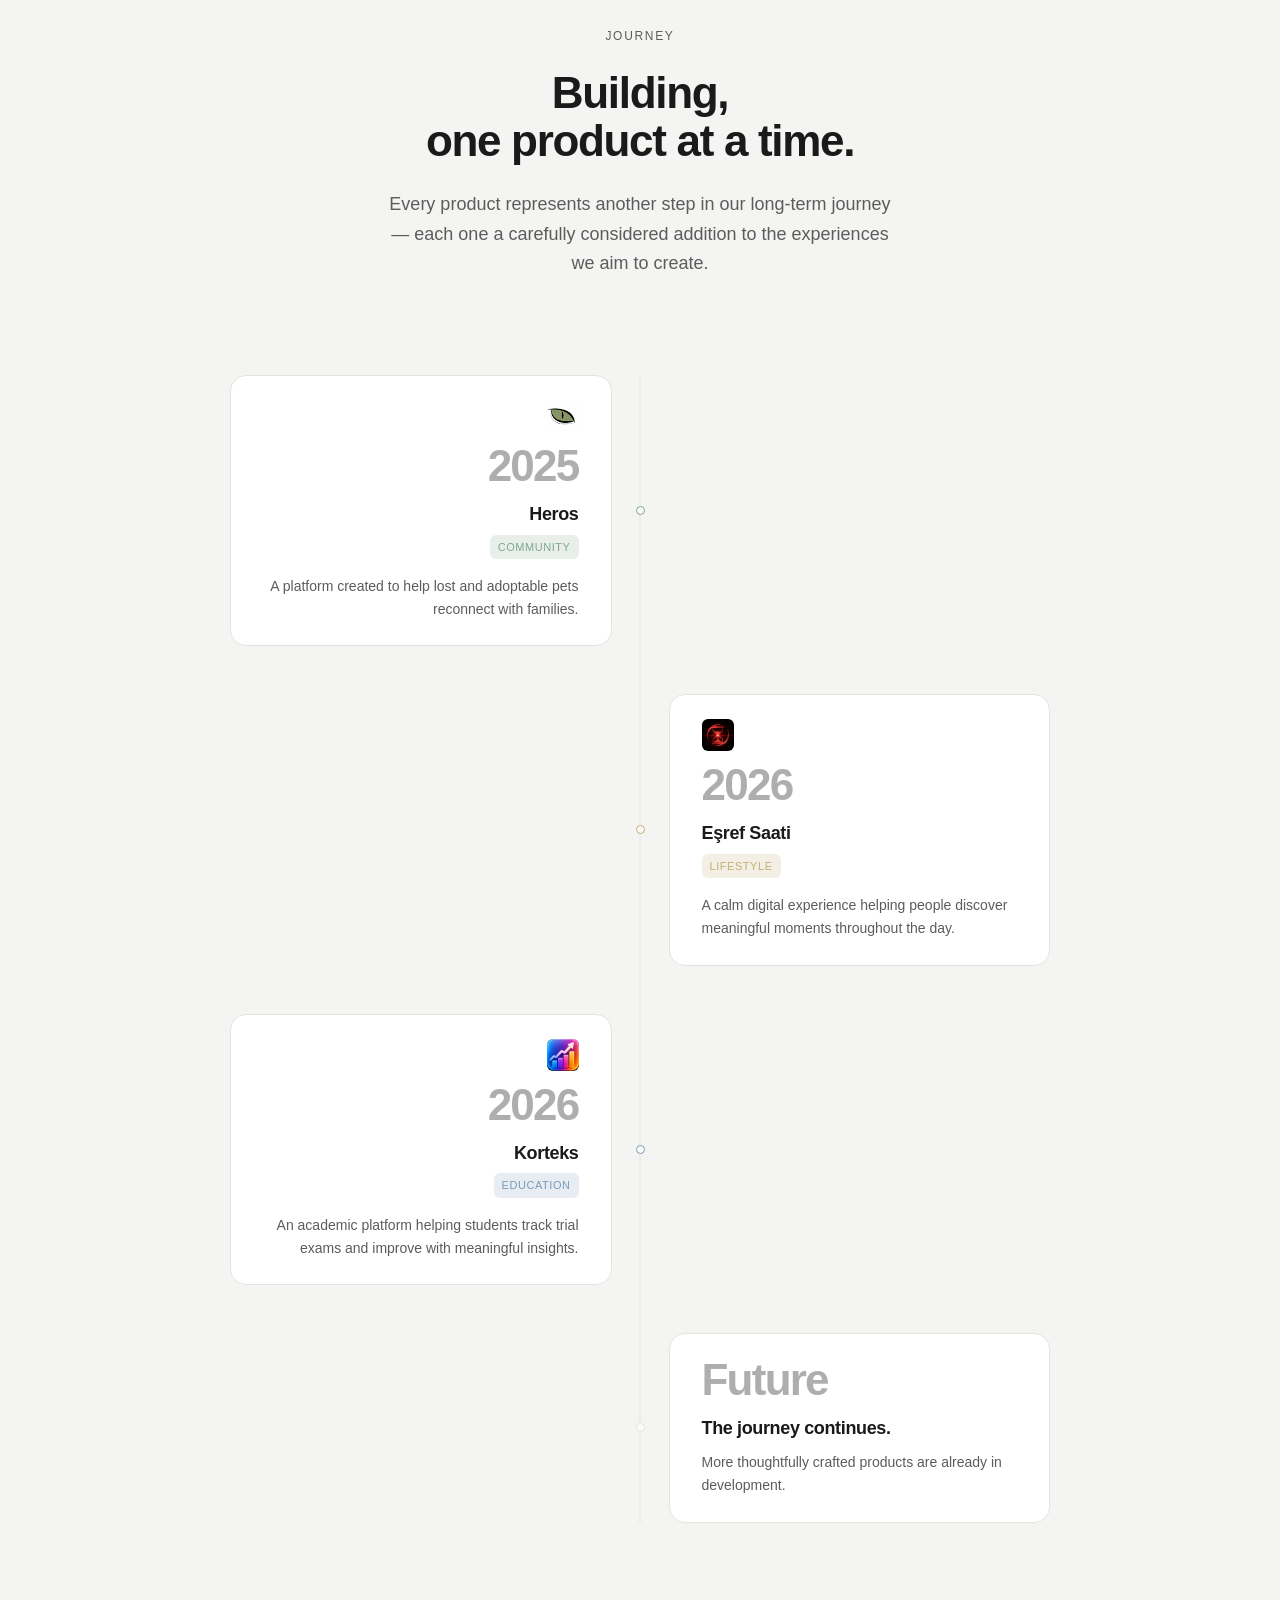
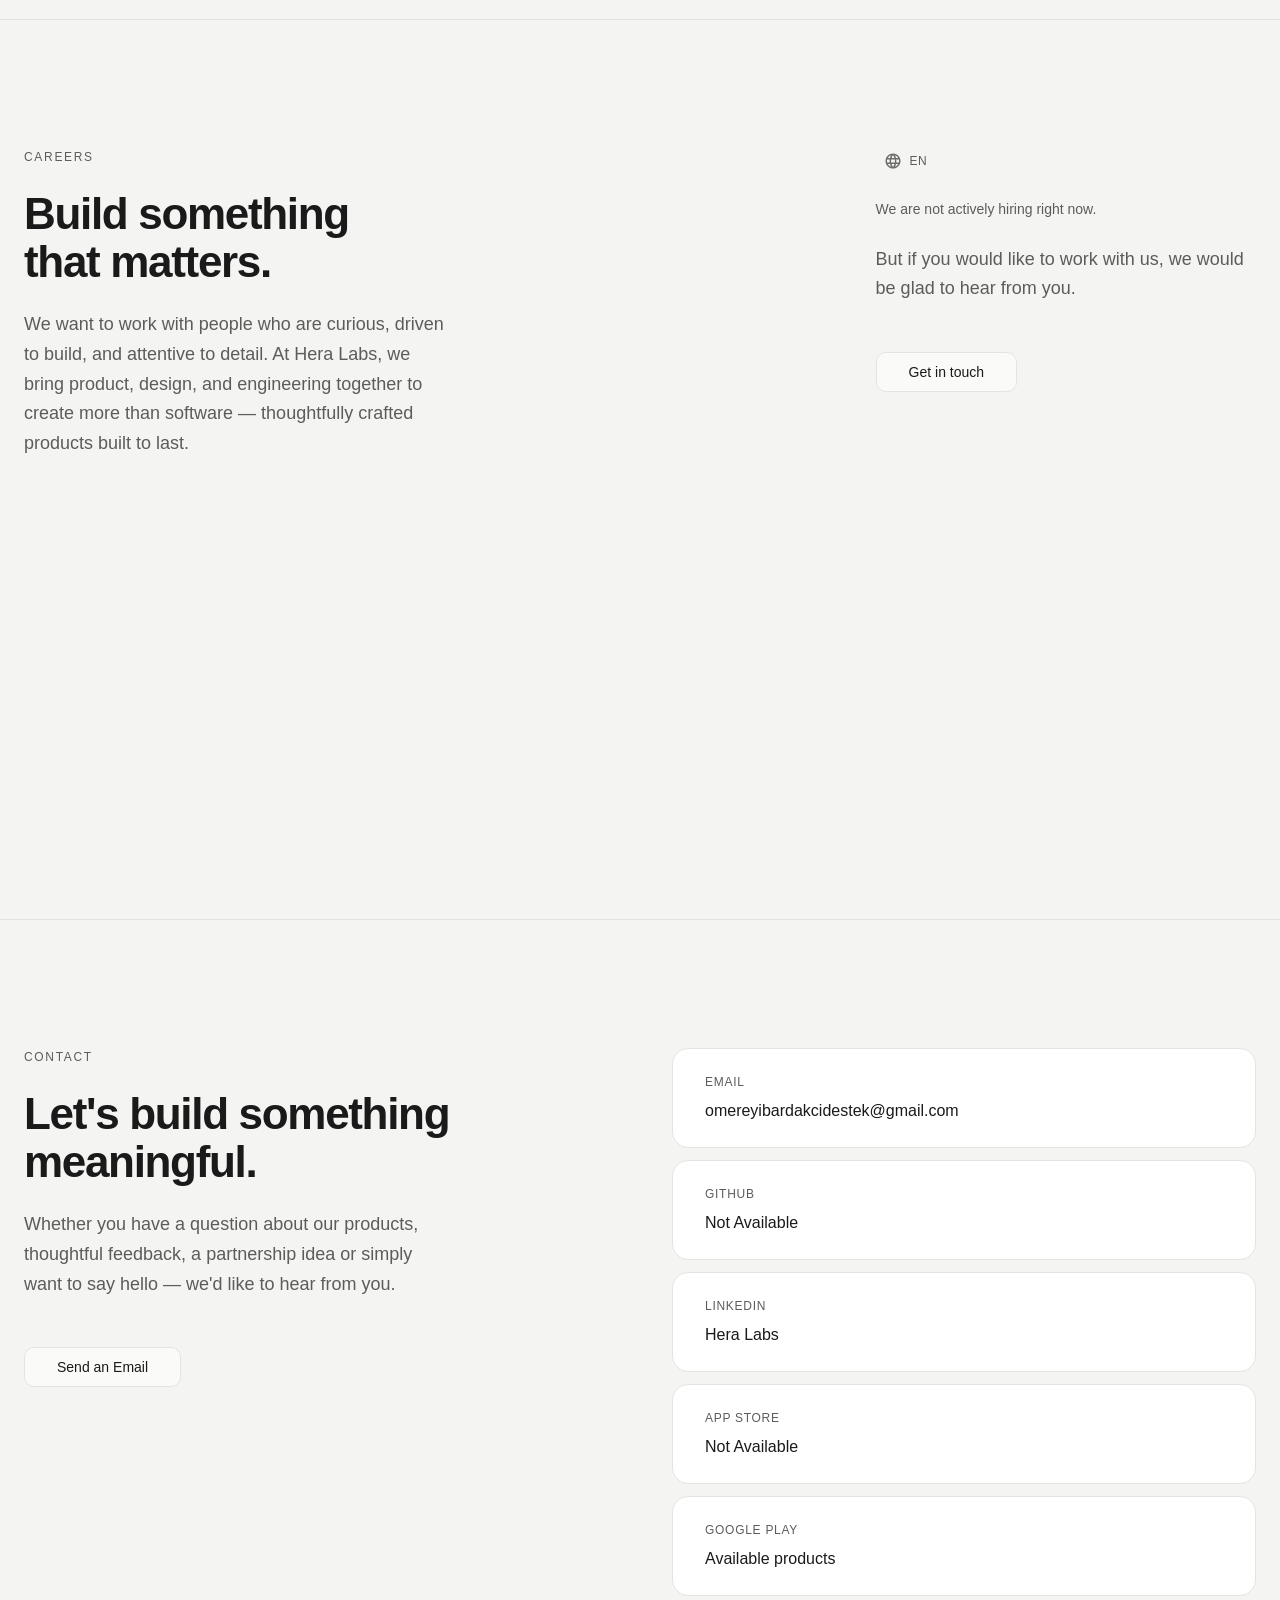
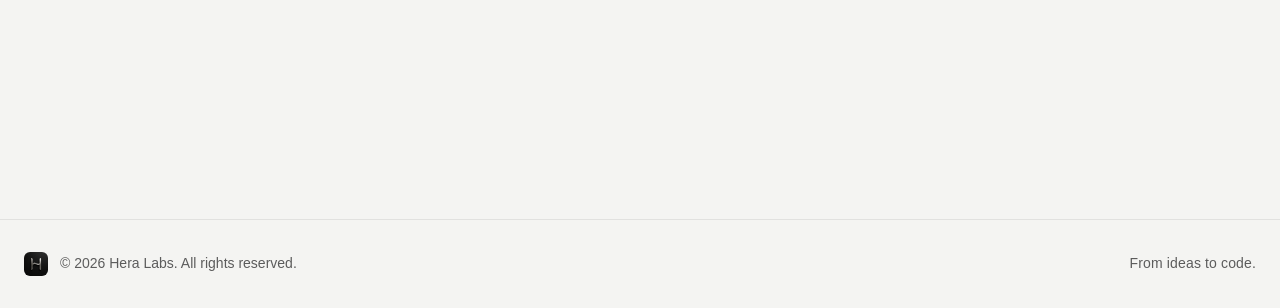
==== commit 5d0560be: "feat: make contact store cards fully clickable external links with i18n support" ====
--- a/index.html
+++ b/index.html
@@ -738,17 +738,17 @@
             </li>
 
             <li class="contact__cards-item">
-              <div class="contact-card contact-card--static motion-reveal" data-i18n-aria-label="contact.cards.appStore.label">
+              <a href="https://apps.apple.com/us/developer/omer-eyibardakci/id1857425316" class="contact-card motion-reveal" target="_blank" rel="noopener noreferrer" data-i18n-aria="contact.cards.appStore.aria">
                 <span class="contact-card__label" data-i18n="contact.cards.appStore.label">App Store</span>
                 <span class="contact-card__value" data-i18n="contact.cards.appStore.value">Not Available</span>
-              </div>
+              </a>
             </li>
 
             <li class="contact__cards-item">
-              <div class="contact-card contact-card--static motion-reveal" data-i18n-aria-label="contact.cards.googlePlay.label">
+              <a href="https://play.google.com/store/apps/developer?id=%C3%96mer+Eyibardak%C3%A7%C4%B1&hl=tr" class="contact-card motion-reveal" target="_blank" rel="noopener noreferrer" data-i18n-aria="contact.cards.googlePlay.aria">
                 <span class="contact-card__label" data-i18n="contact.cards.googlePlay.label">Google Play</span>
                 <span class="contact-card__value" data-i18n="contact.cards.googlePlay.value">Available products</span>
-              </div>
+              </a>
             </li>
 
           </ul>
--- a/assets/css/theme.css
+++ b/assets/css/theme.css
@@ -193,19 +193,19 @@
    -------------------------------------------------------------------------- */
 
 [data-theme="dark"] .theme-toggle__icon--sun {
+  display: none;
+}
+
+[data-theme="dark"] .theme-toggle__icon--moon {
   display: flex;
 }
 
-[data-theme="dark"] .theme-toggle__icon--moon {
+[data-theme="light"] .theme-toggle__icon--sun {
+  display: flex;
+}
+
+[data-theme="light"] .theme-toggle__icon--moon {
   display: none;
-}
-
-[data-theme="light"] .theme-toggle__icon--sun {
-  display: none;
-}
-
-[data-theme="light"] .theme-toggle__icon--moon {
-  display: flex;
 }
 
 
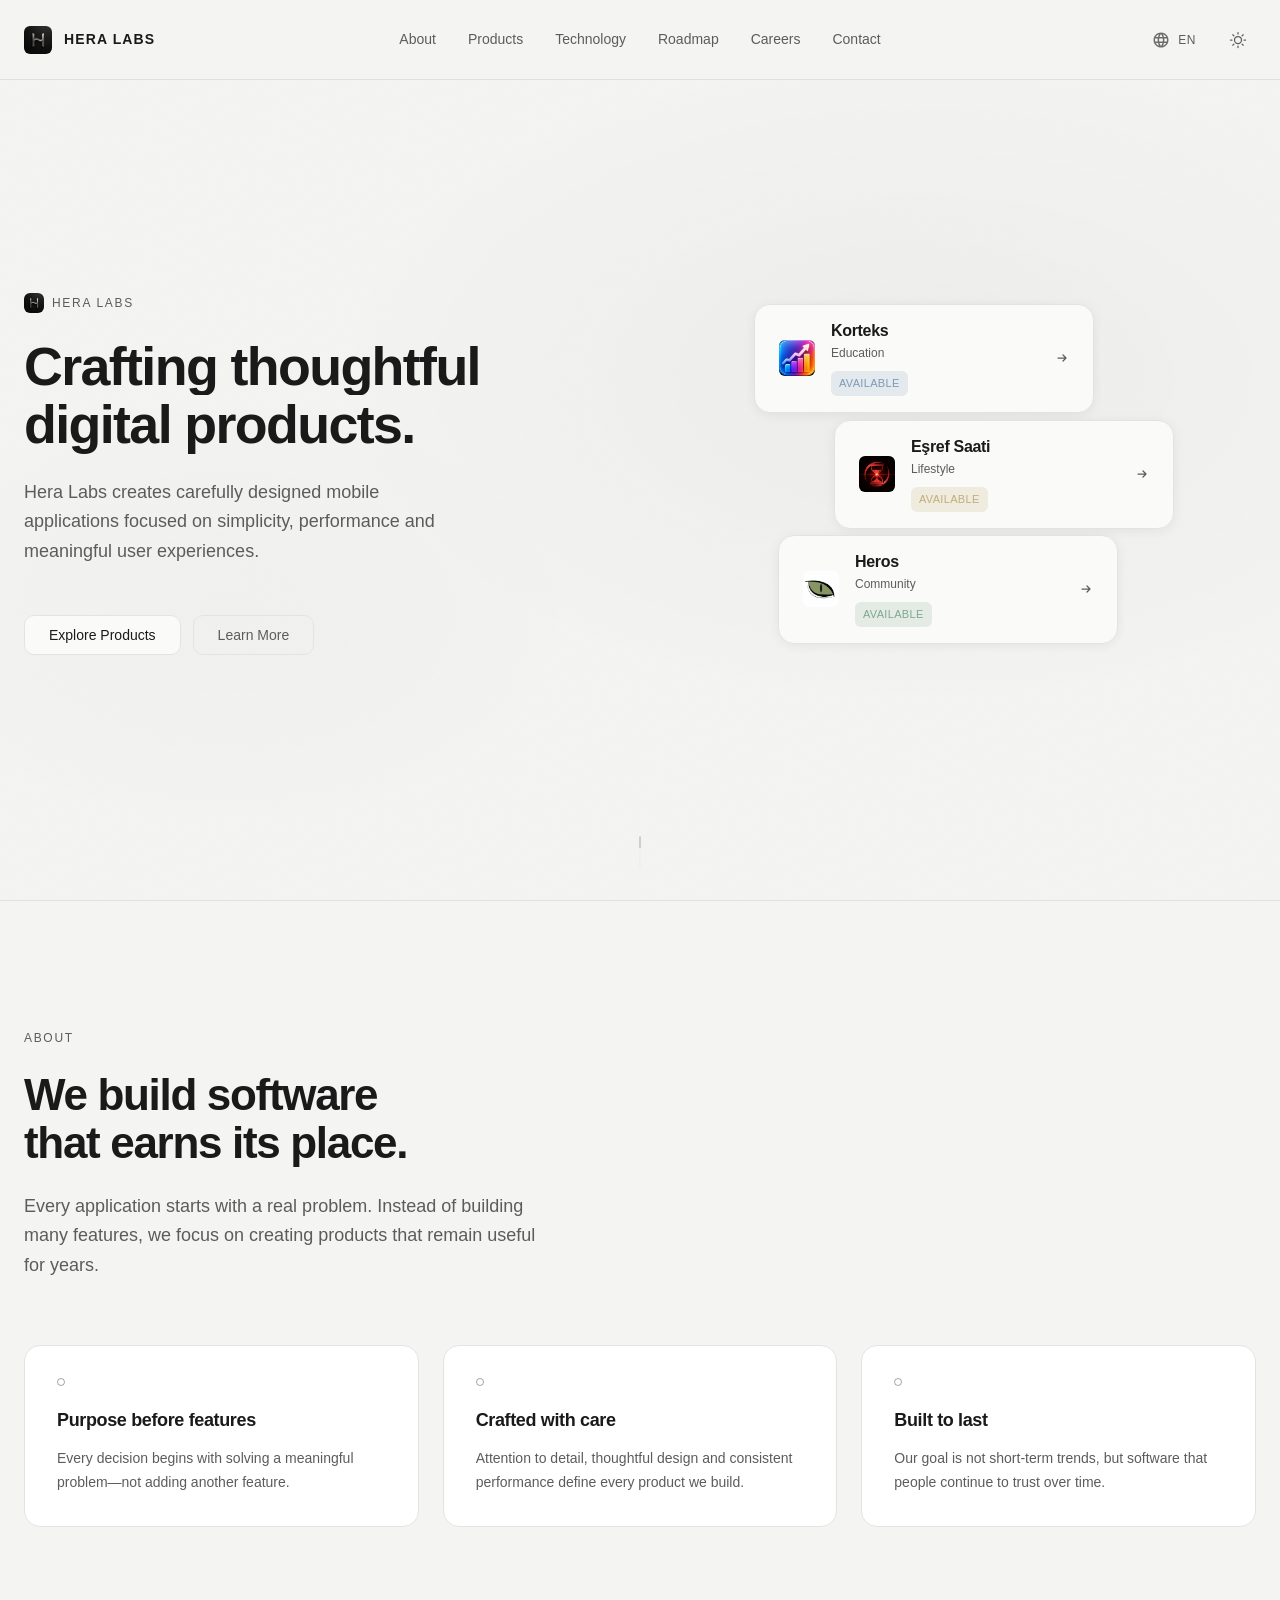
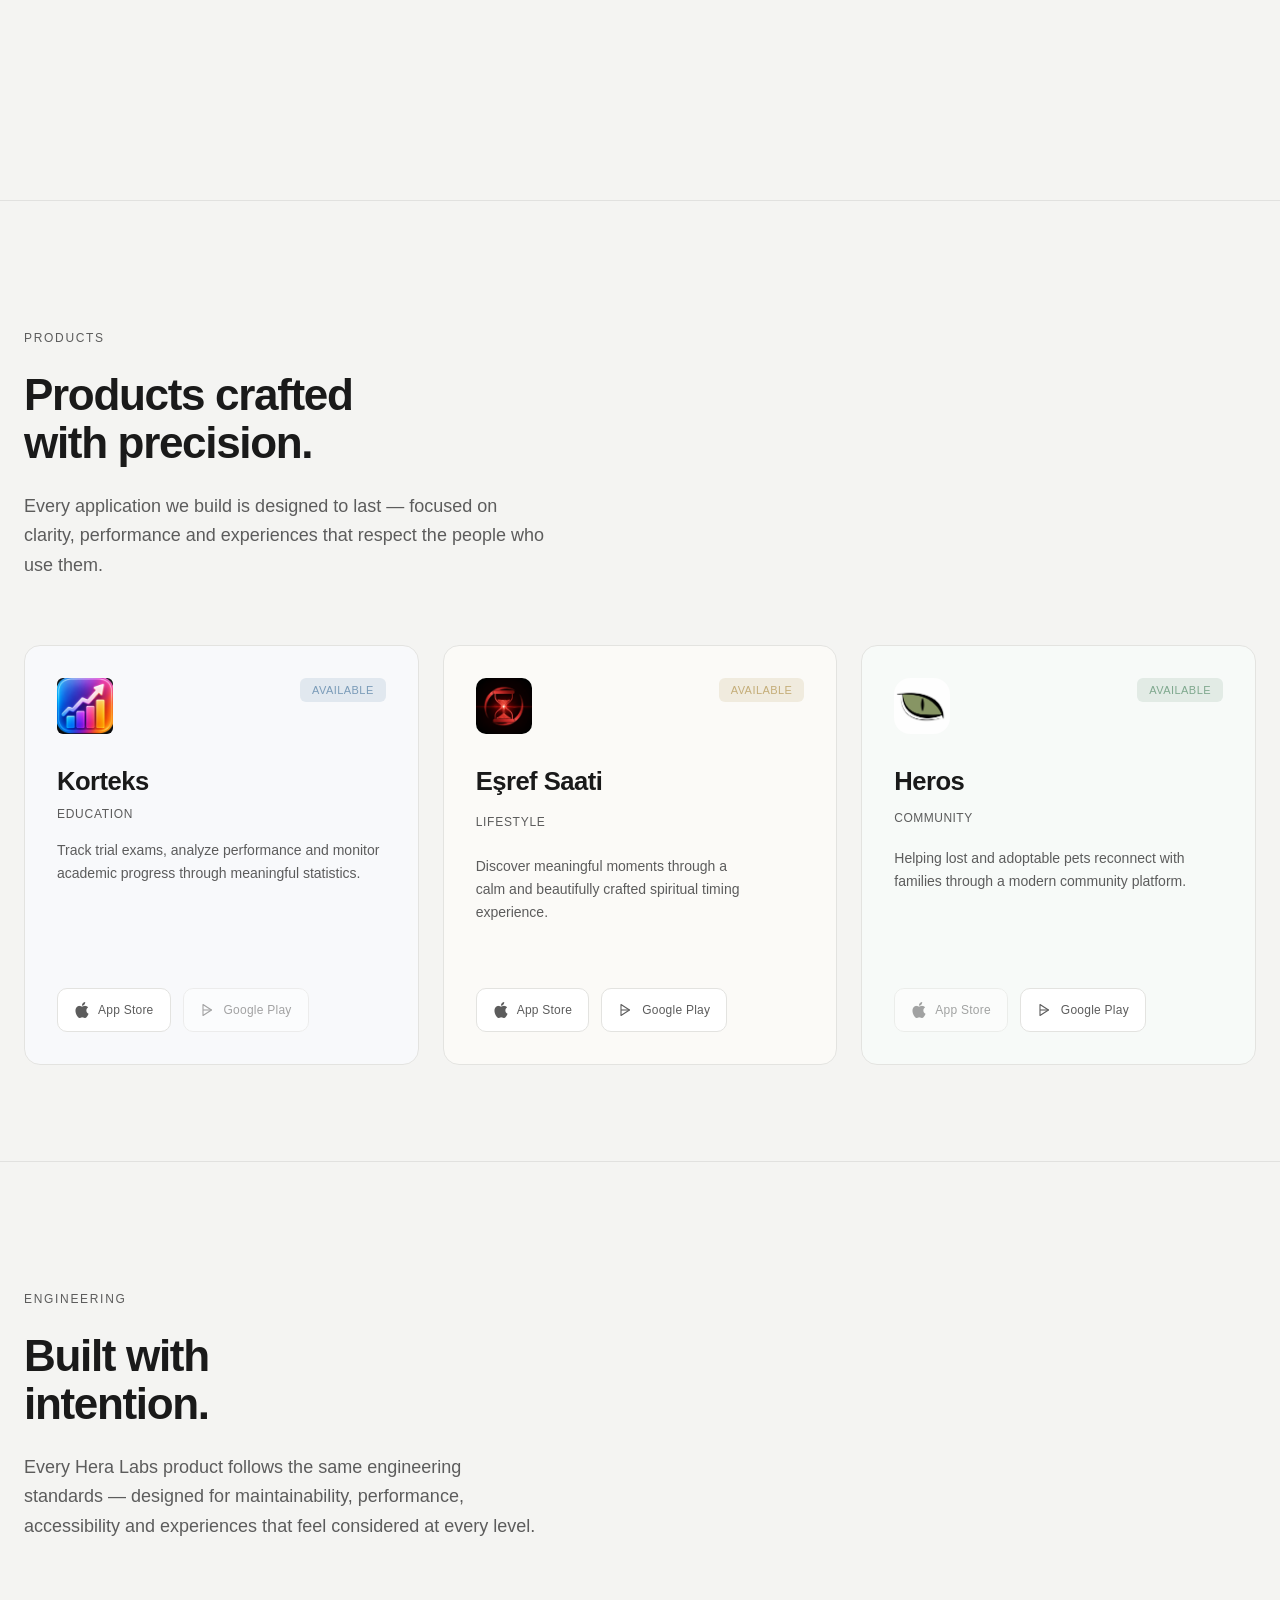
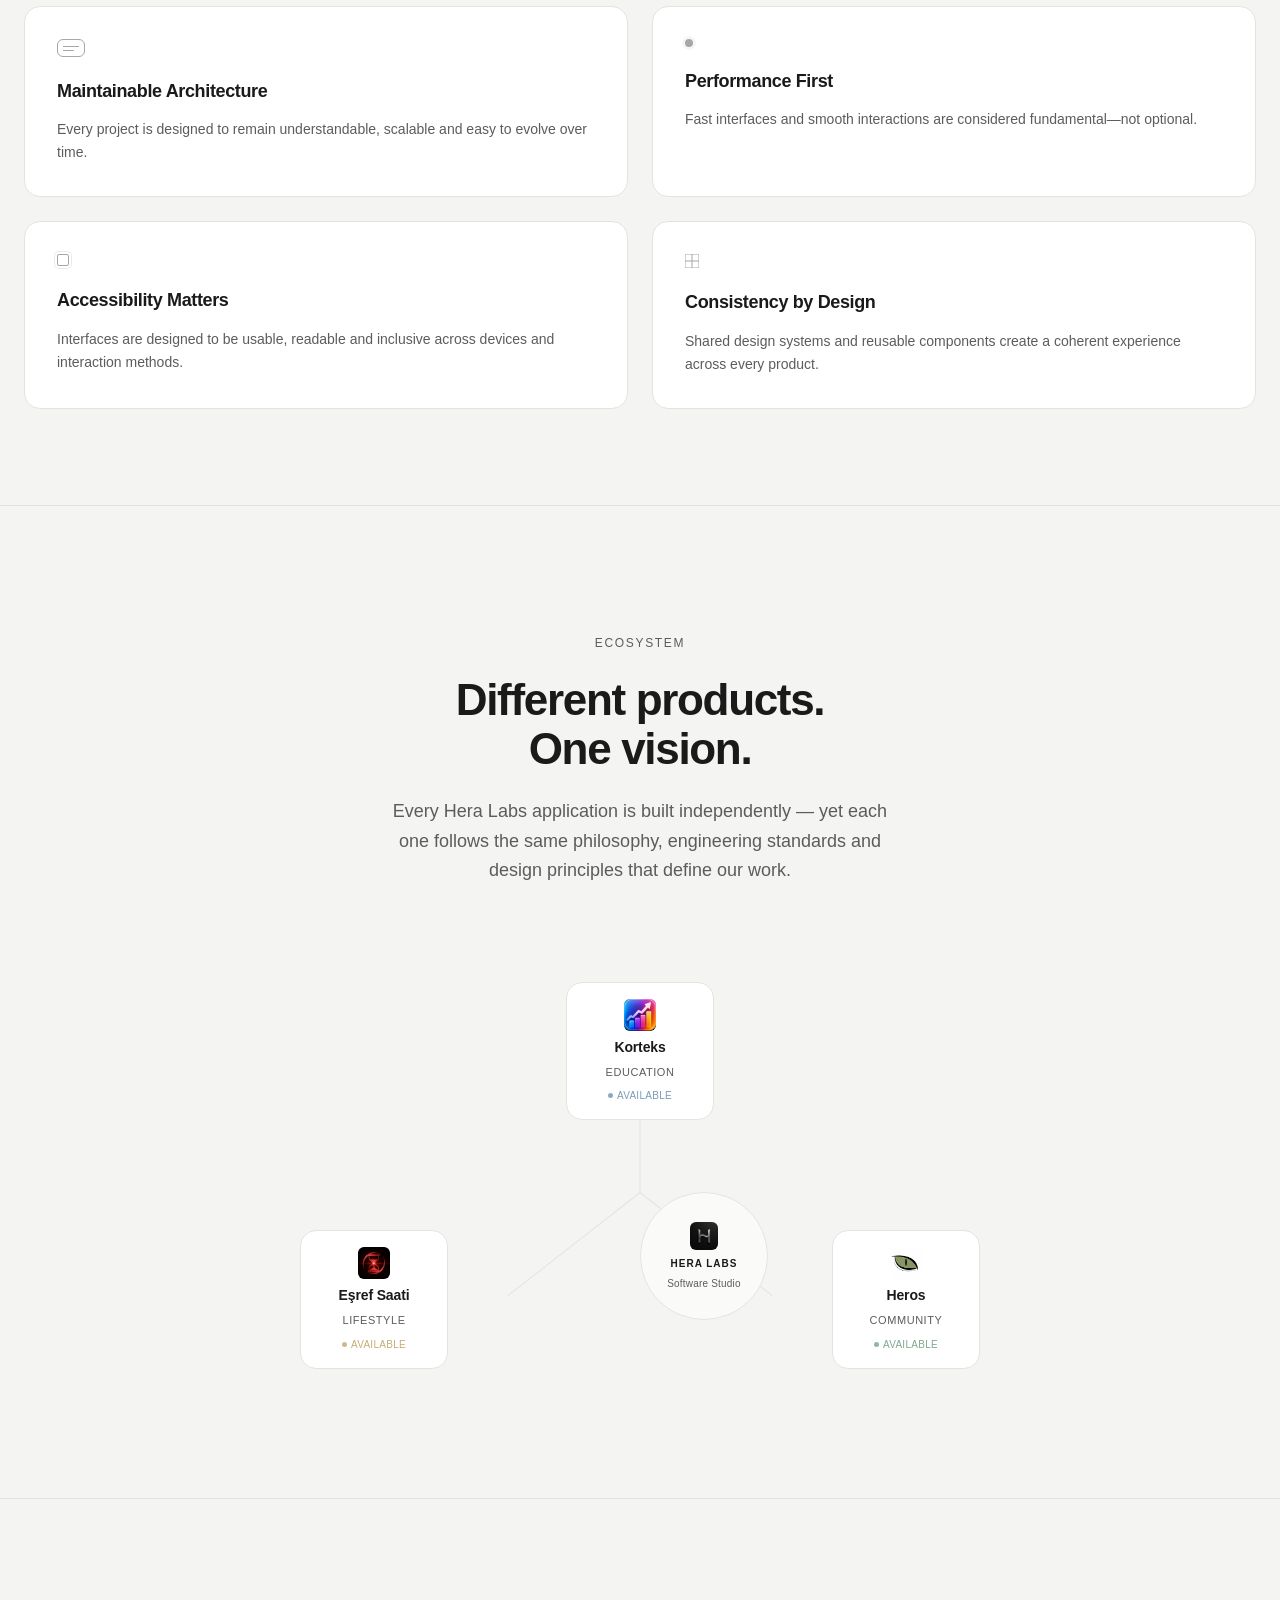
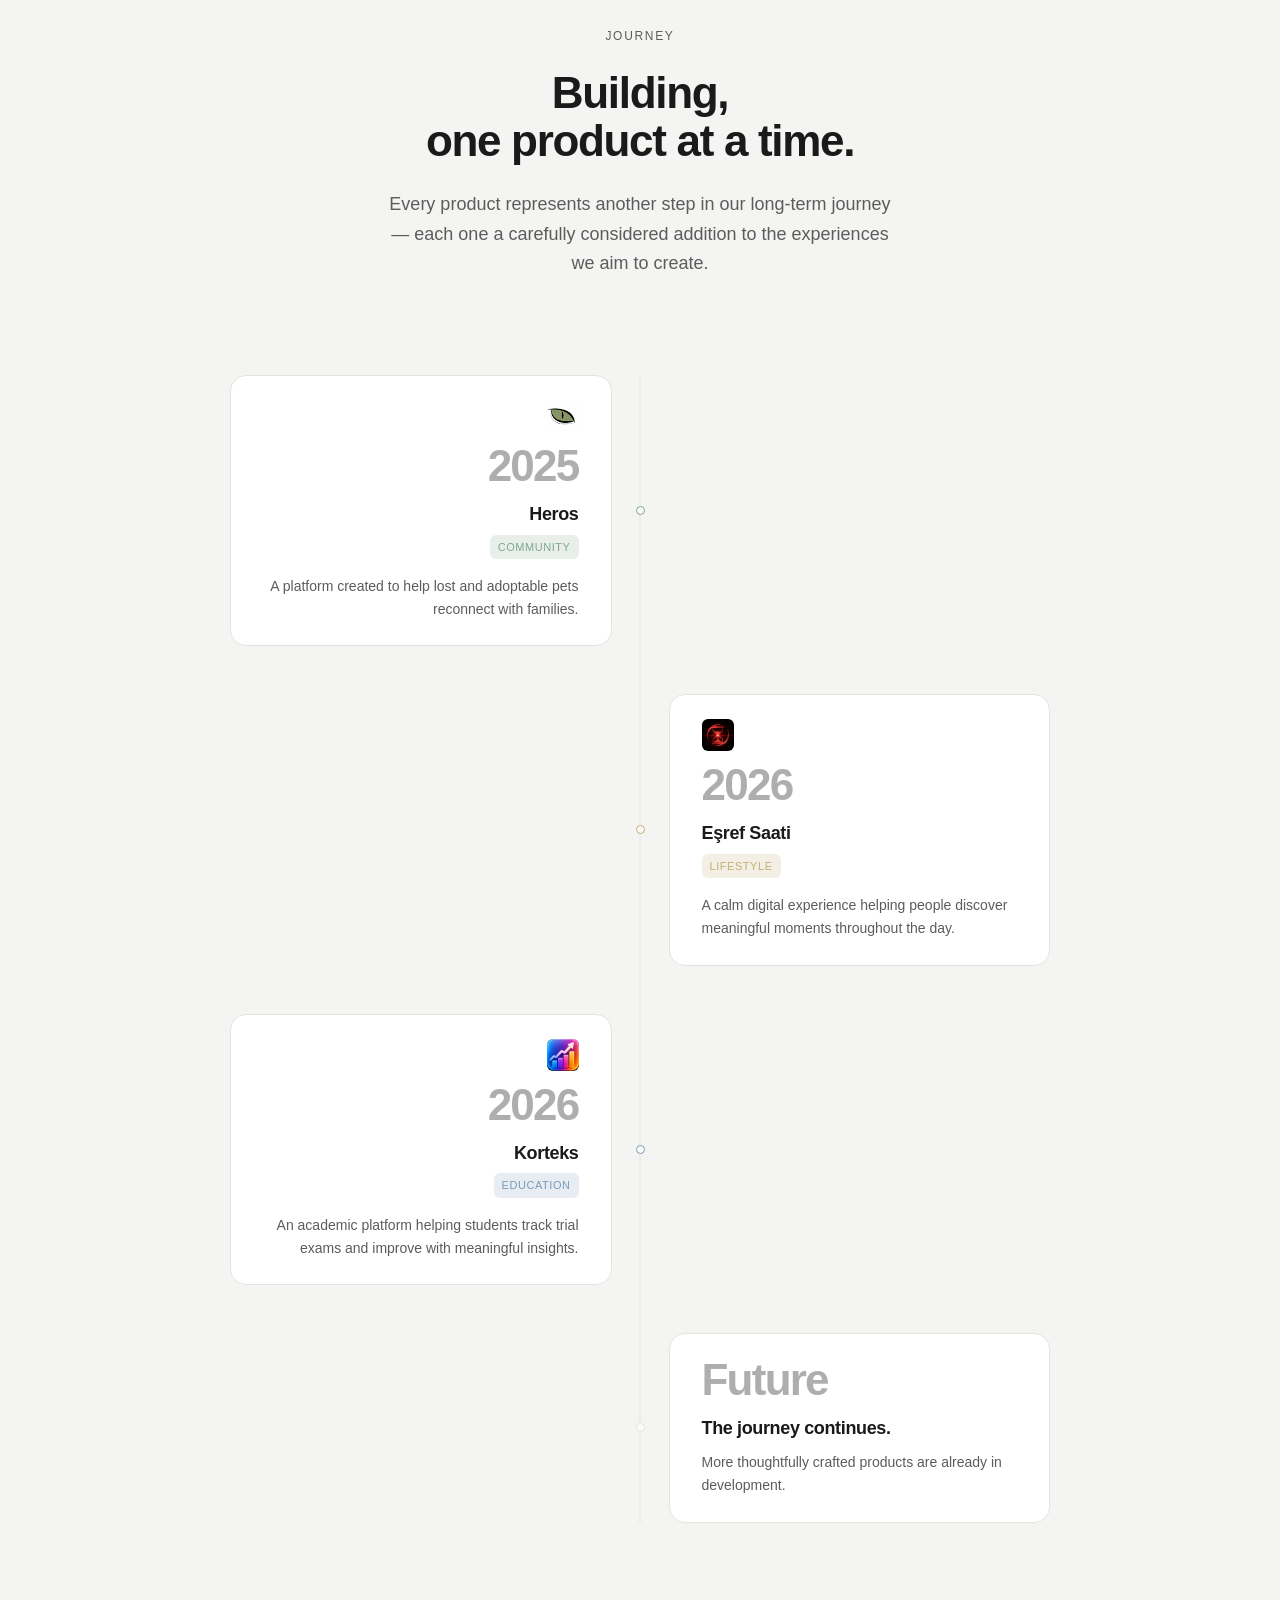
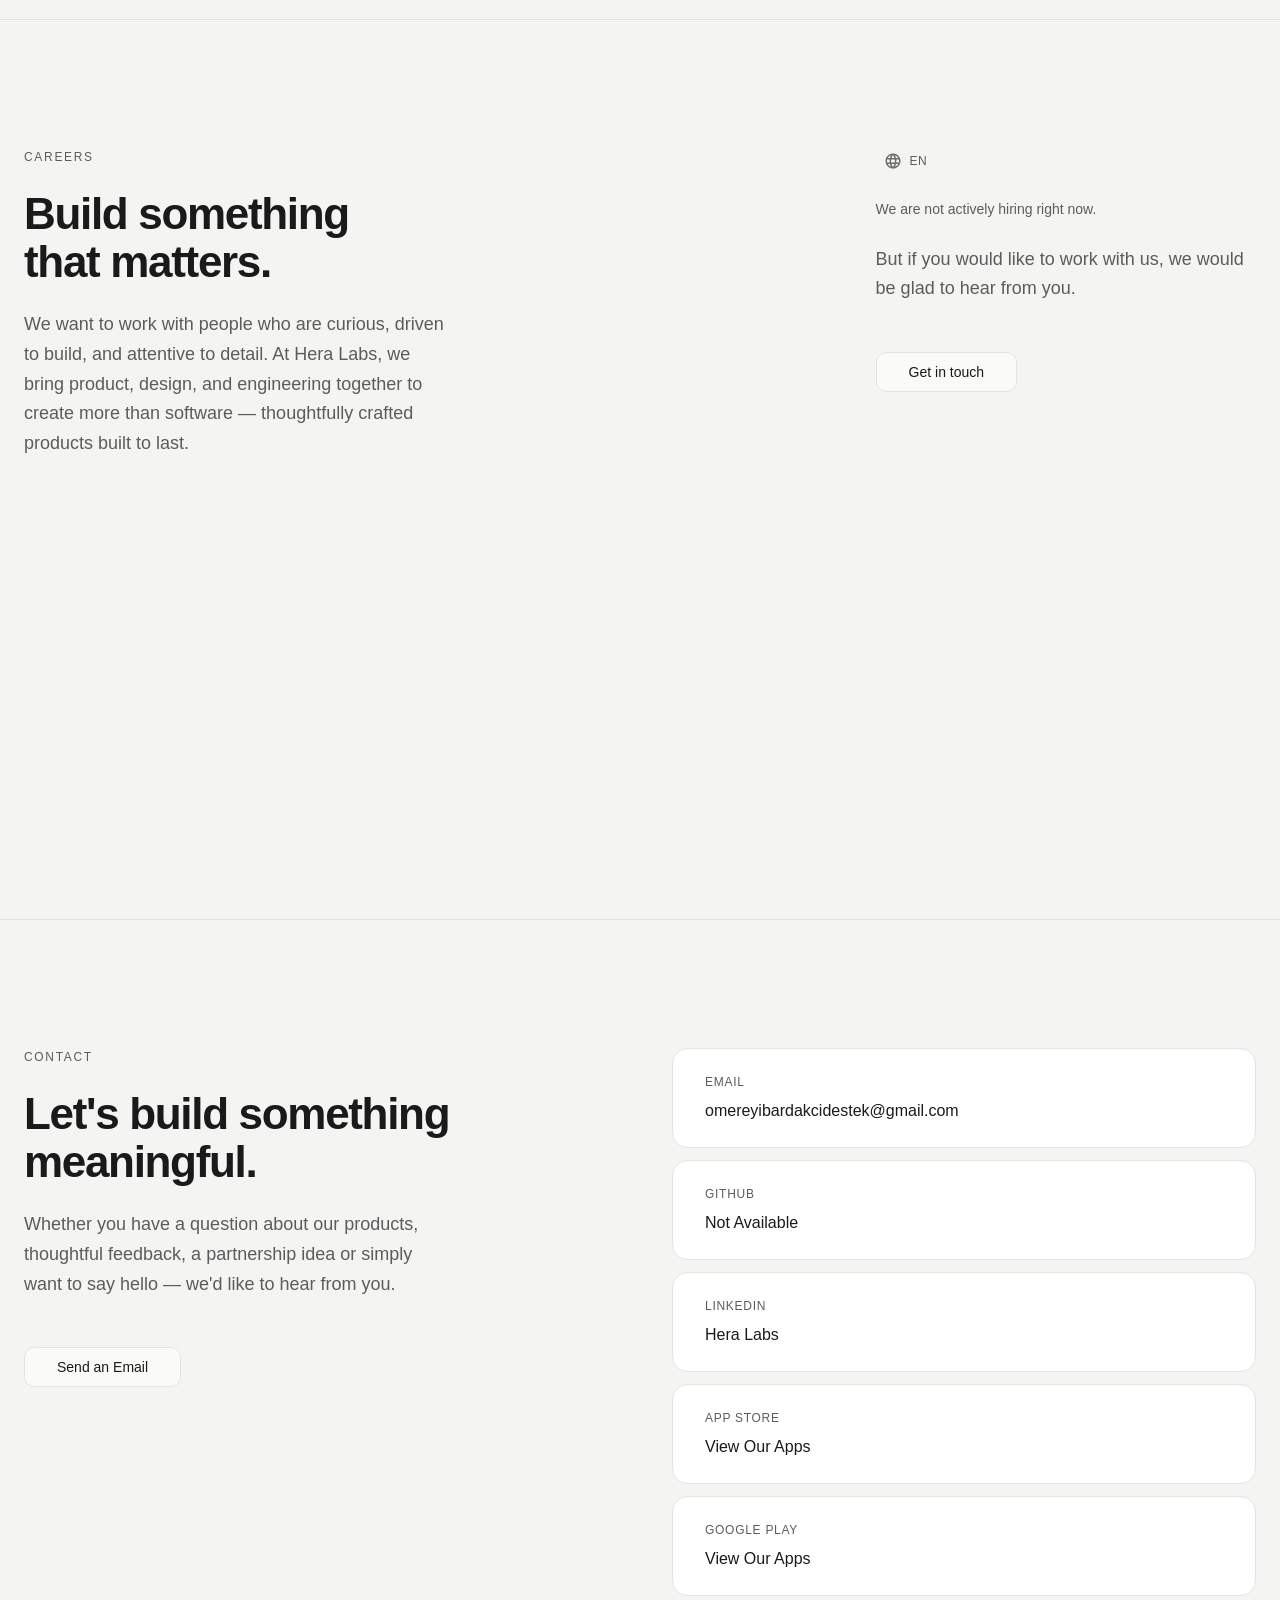
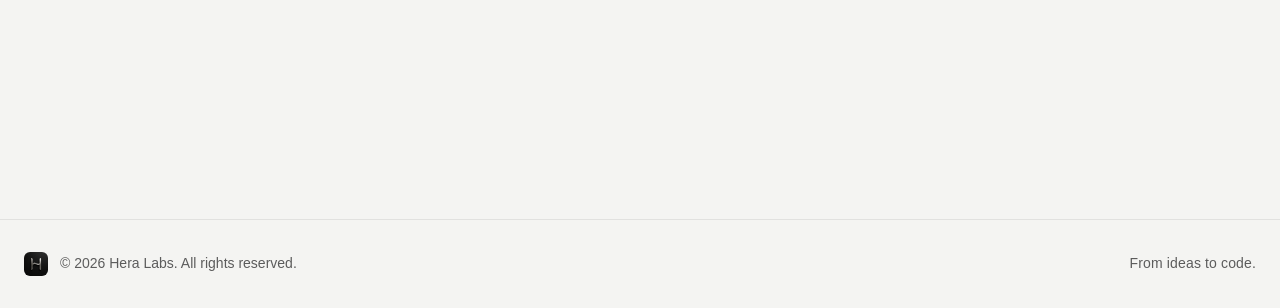
==== commit eb304516: "feat: update contact store card values to 'View Our Apps' / 'Uygulamalarımızı Gör'" ====
--- a/index.html
+++ b/index.html
@@ -740,14 +740,14 @@
             <li class="contact__cards-item">
               <a href="https://apps.apple.com/us/developer/omer-eyibardakci/id1857425316" class="contact-card motion-reveal" target="_blank" rel="noopener noreferrer" data-i18n-aria="contact.cards.appStore.aria">
                 <span class="contact-card__label" data-i18n="contact.cards.appStore.label">App Store</span>
-                <span class="contact-card__value" data-i18n="contact.cards.appStore.value">Not Available</span>
+                <span class="contact-card__value" data-i18n="contact.cards.appStore.value">View Our Apps</span>
               </a>
             </li>
 
             <li class="contact__cards-item">
               <a href="https://play.google.com/store/apps/developer?id=%C3%96mer+Eyibardak%C3%A7%C4%B1&hl=tr" class="contact-card motion-reveal" target="_blank" rel="noopener noreferrer" data-i18n-aria="contact.cards.googlePlay.aria">
                 <span class="contact-card__label" data-i18n="contact.cards.googlePlay.label">Google Play</span>
-                <span class="contact-card__value" data-i18n="contact.cards.googlePlay.value">Available products</span>
+                <span class="contact-card__value" data-i18n="contact.cards.googlePlay.value">View Our Apps</span>
               </a>
             </li>
 
